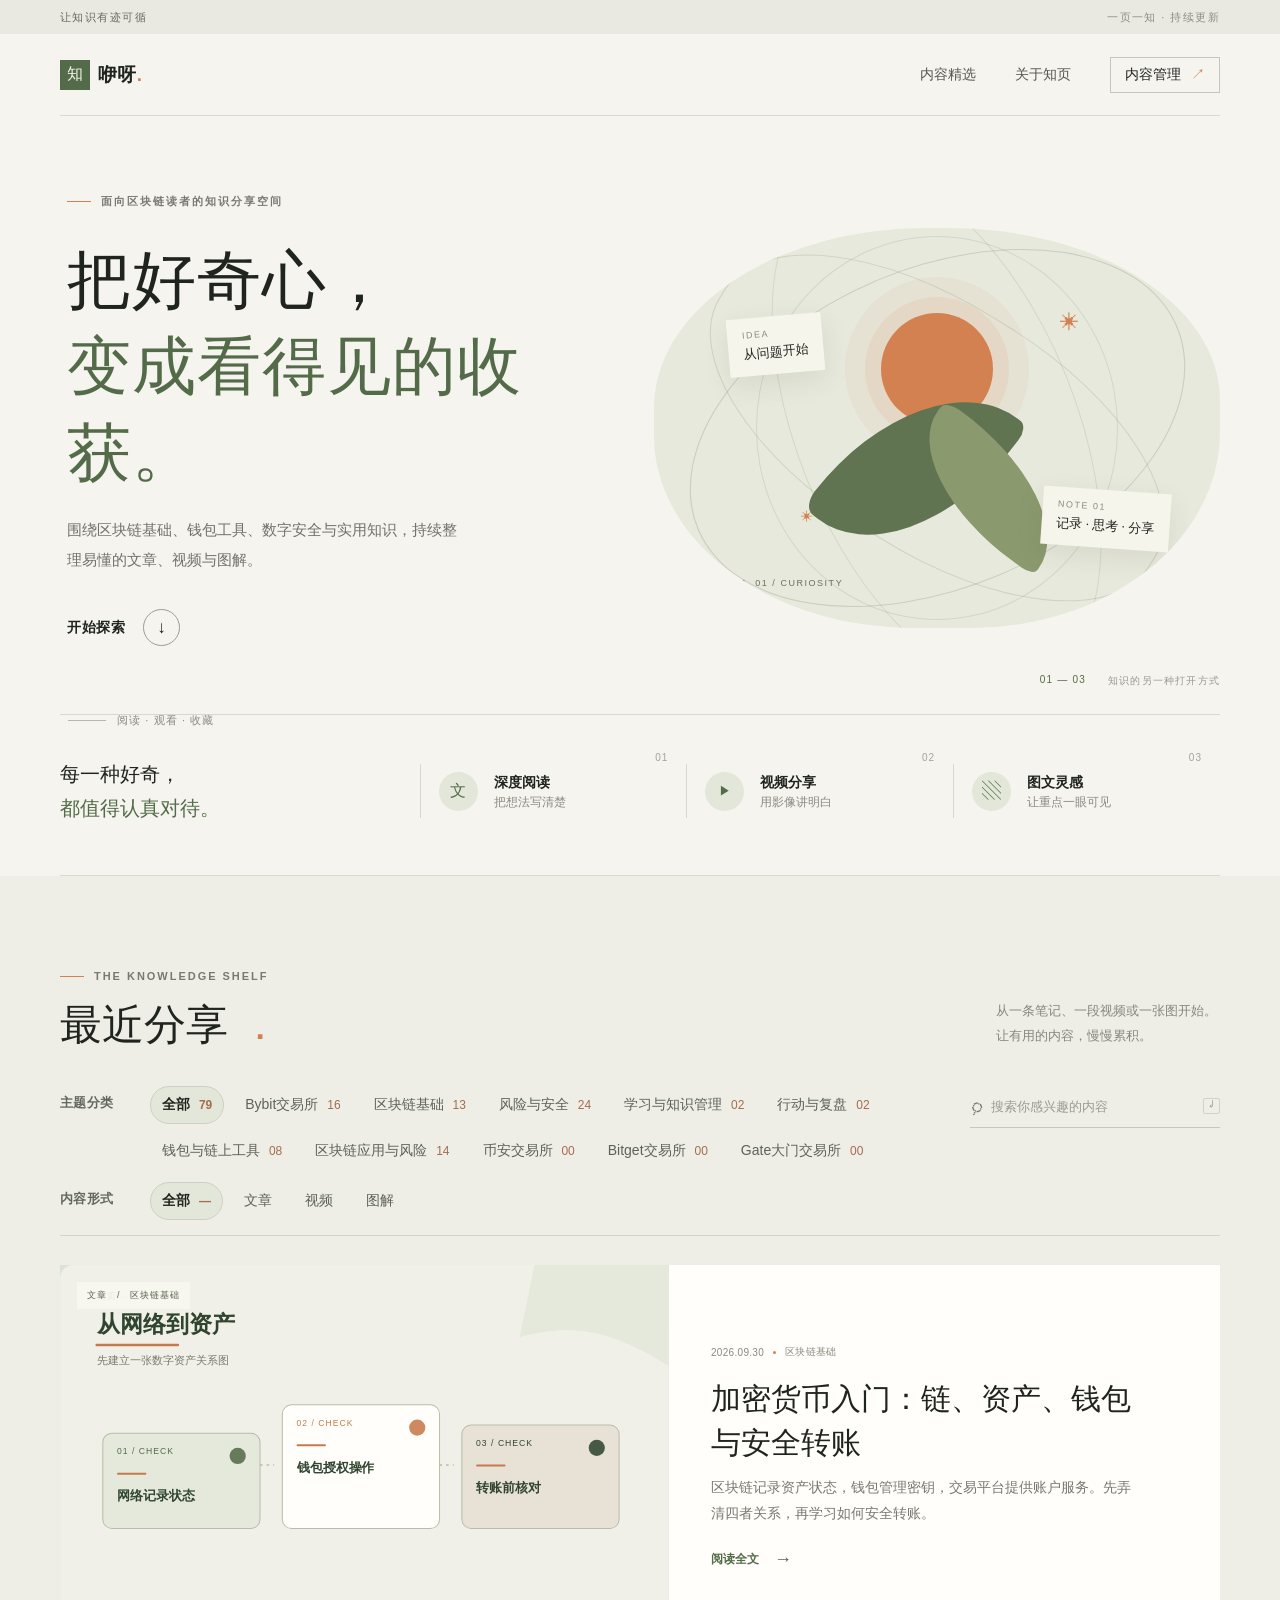
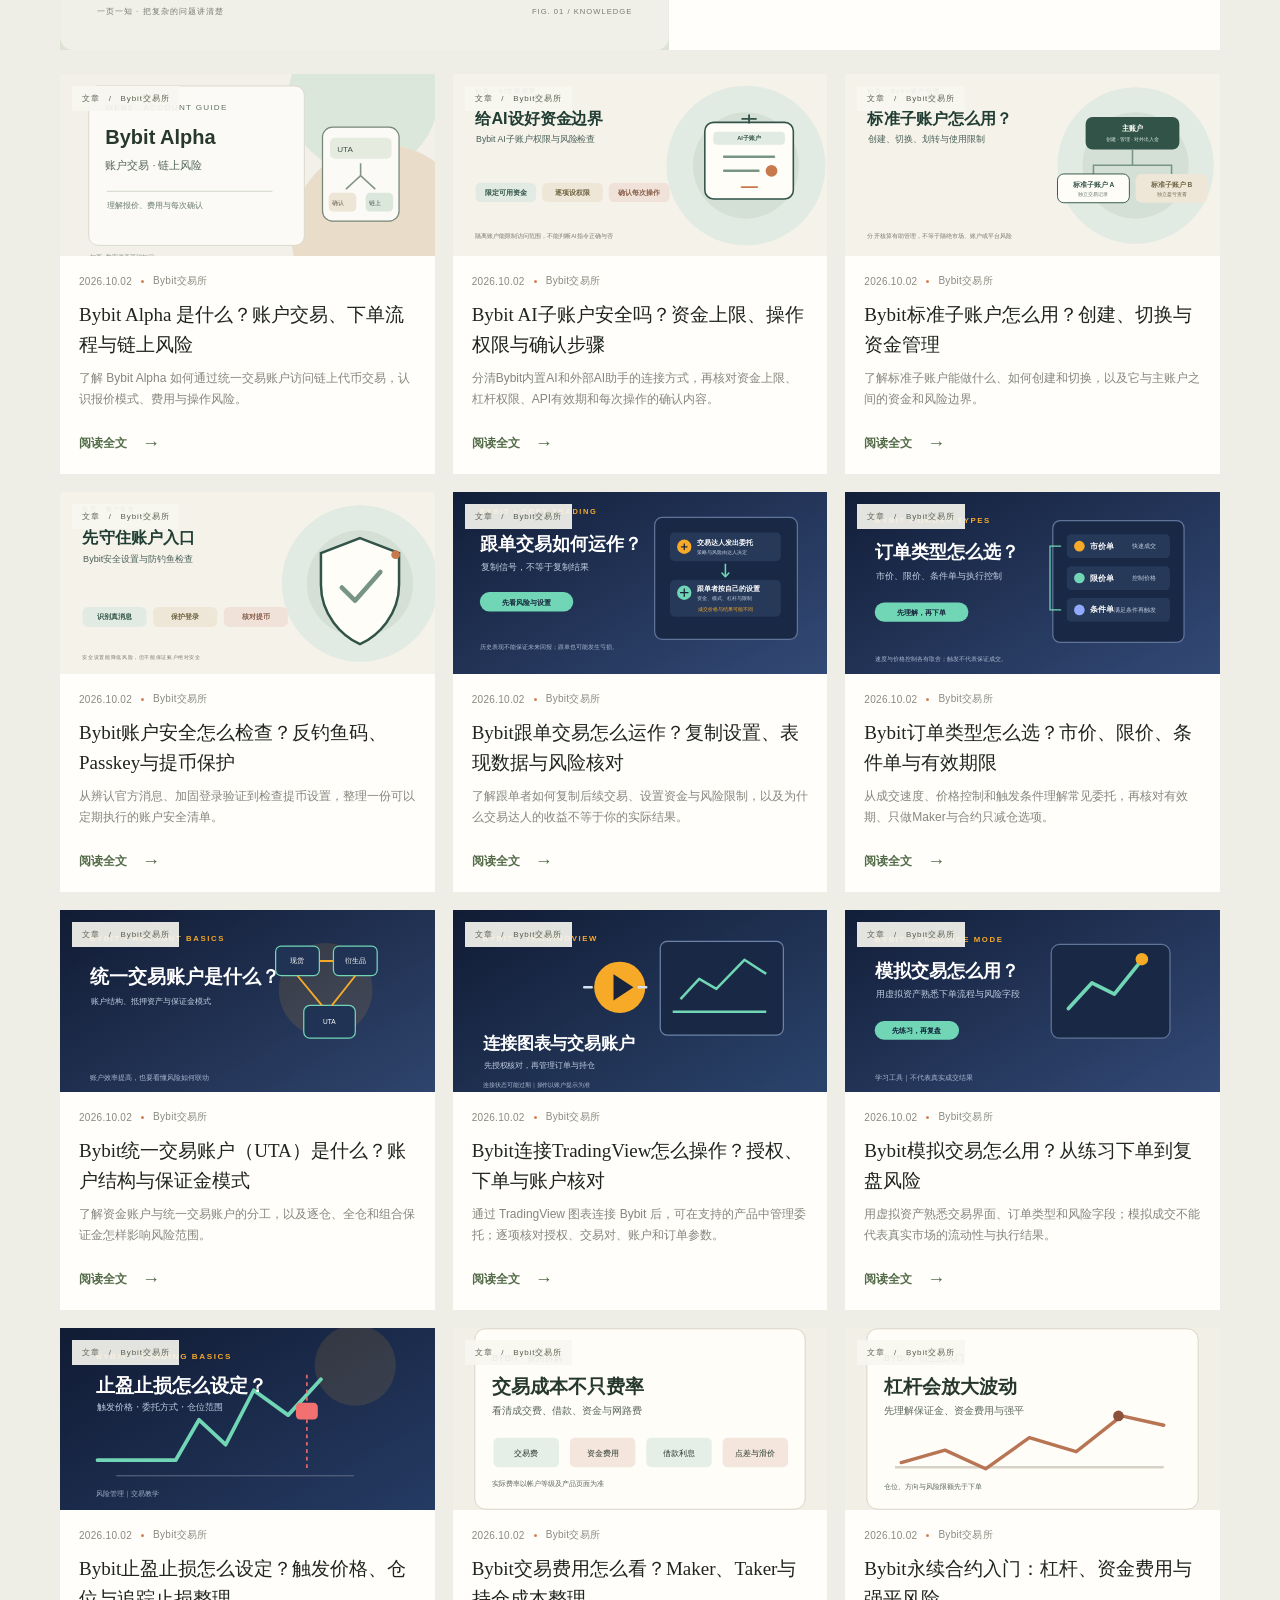
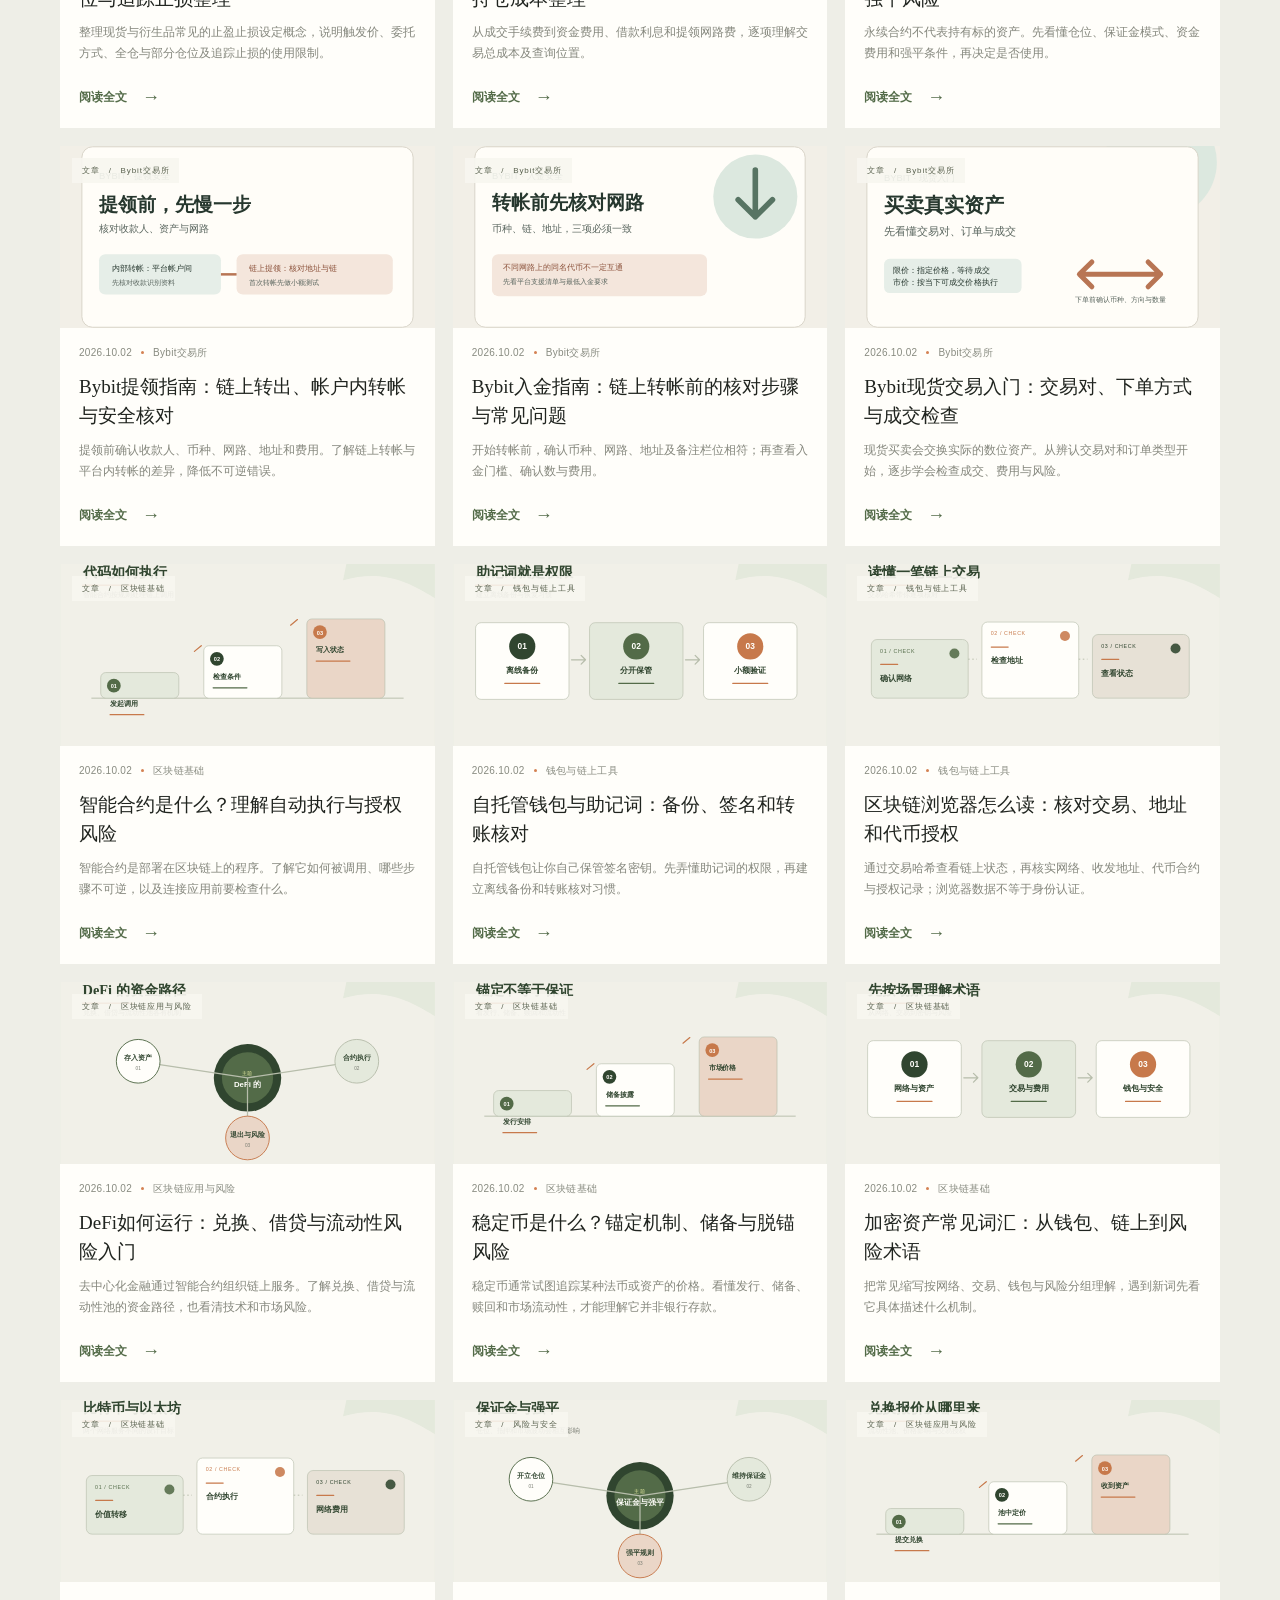
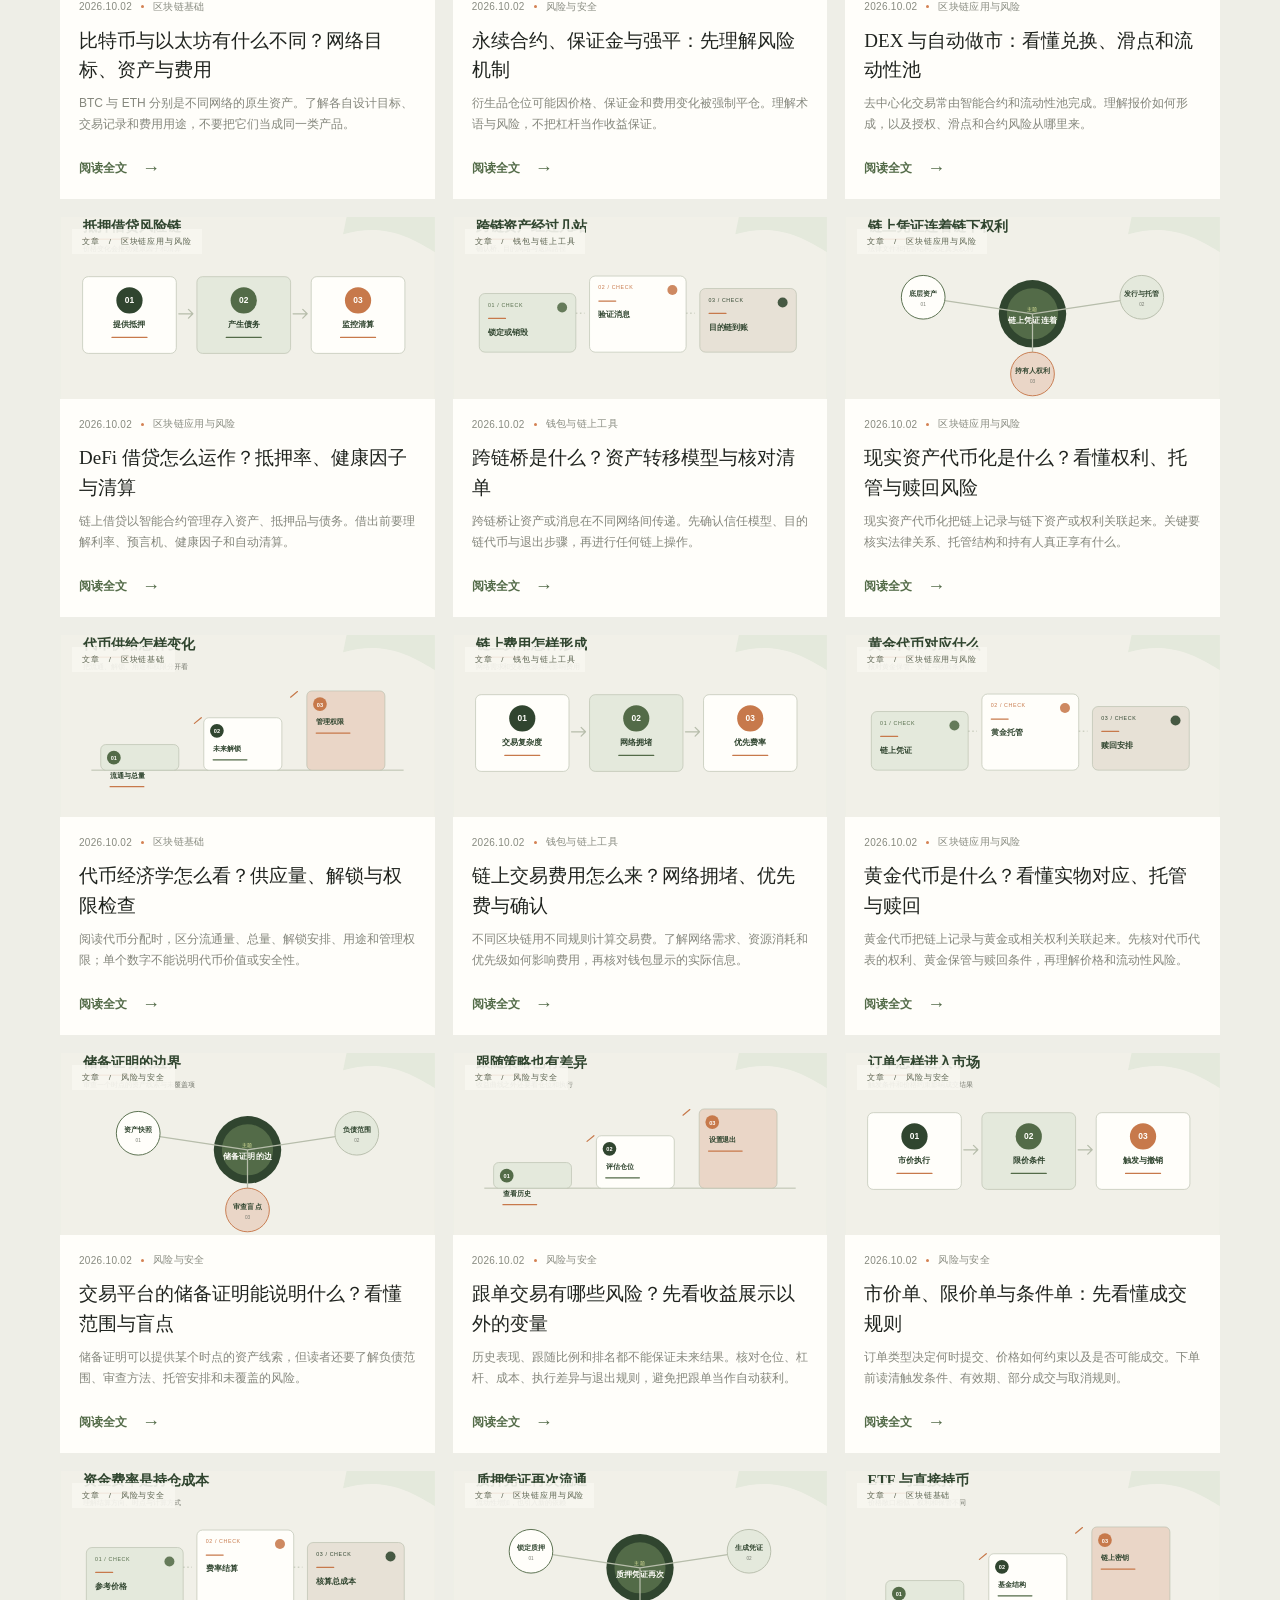
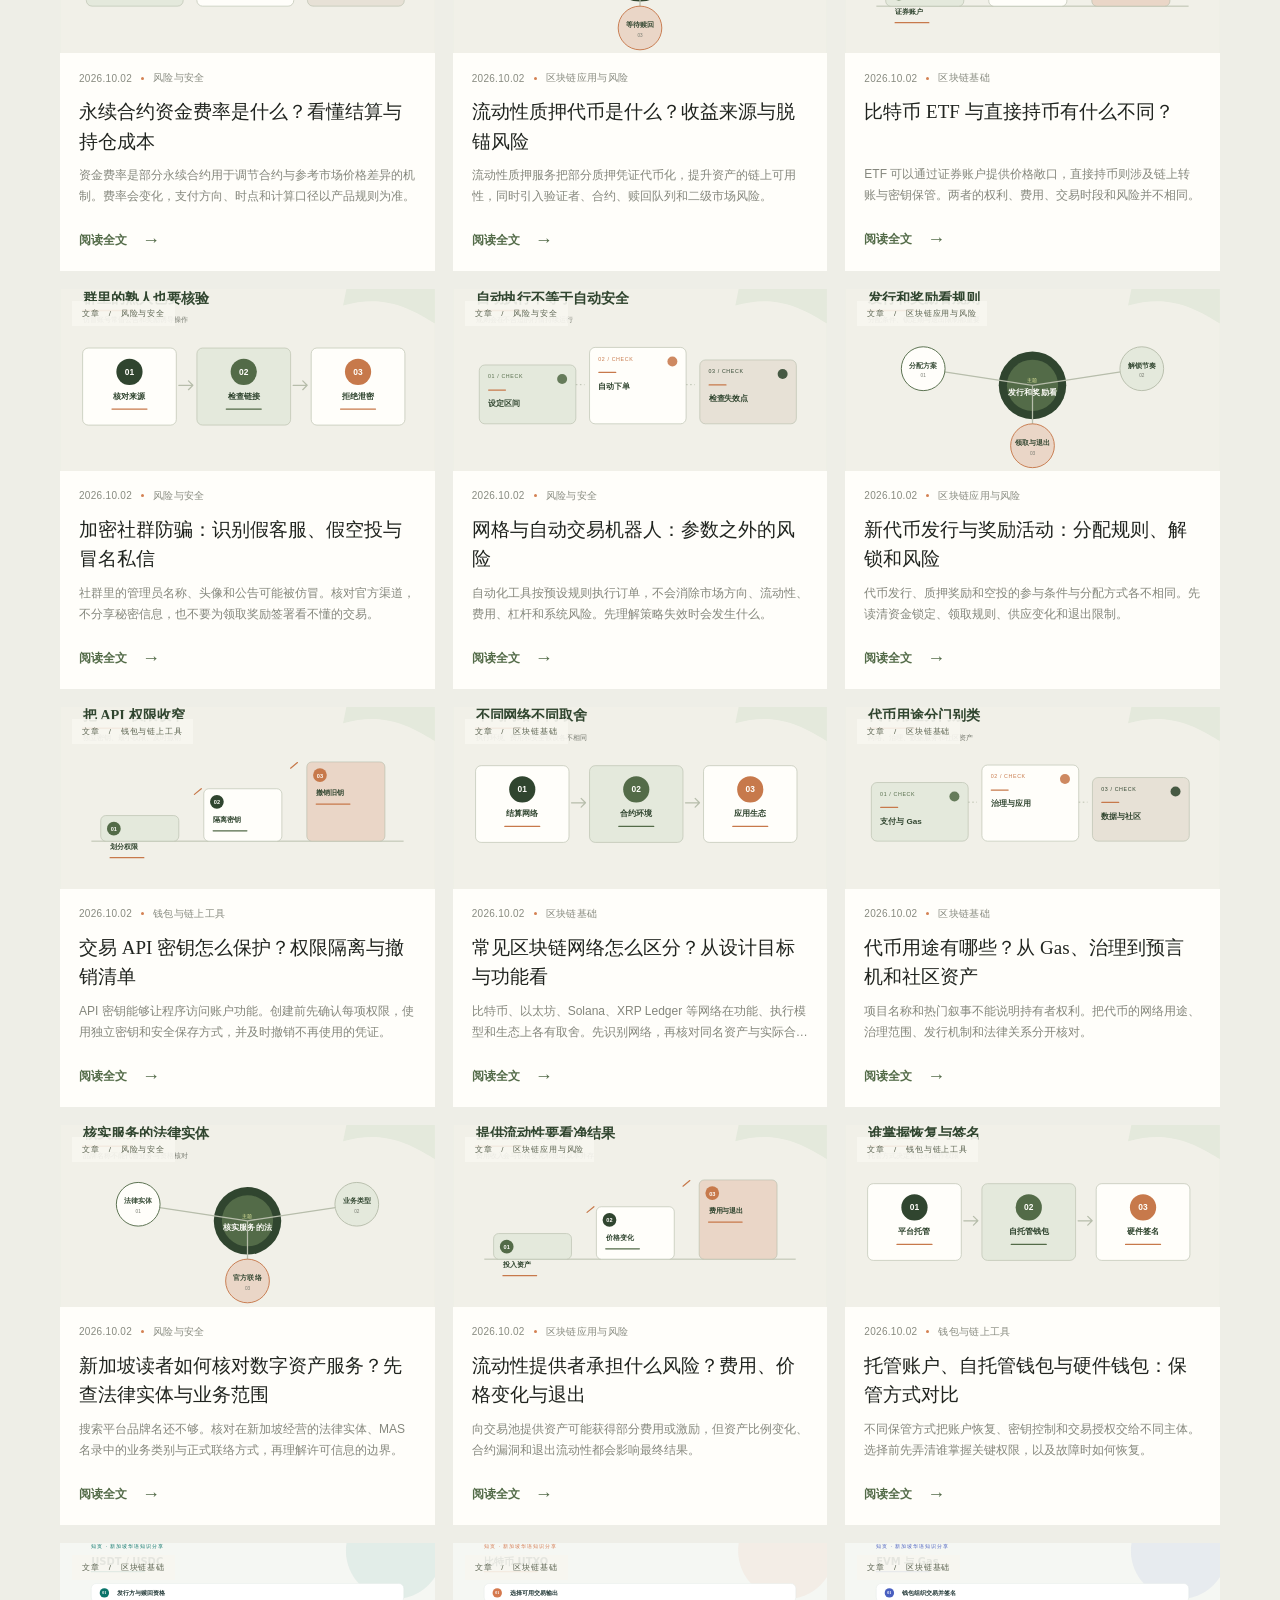
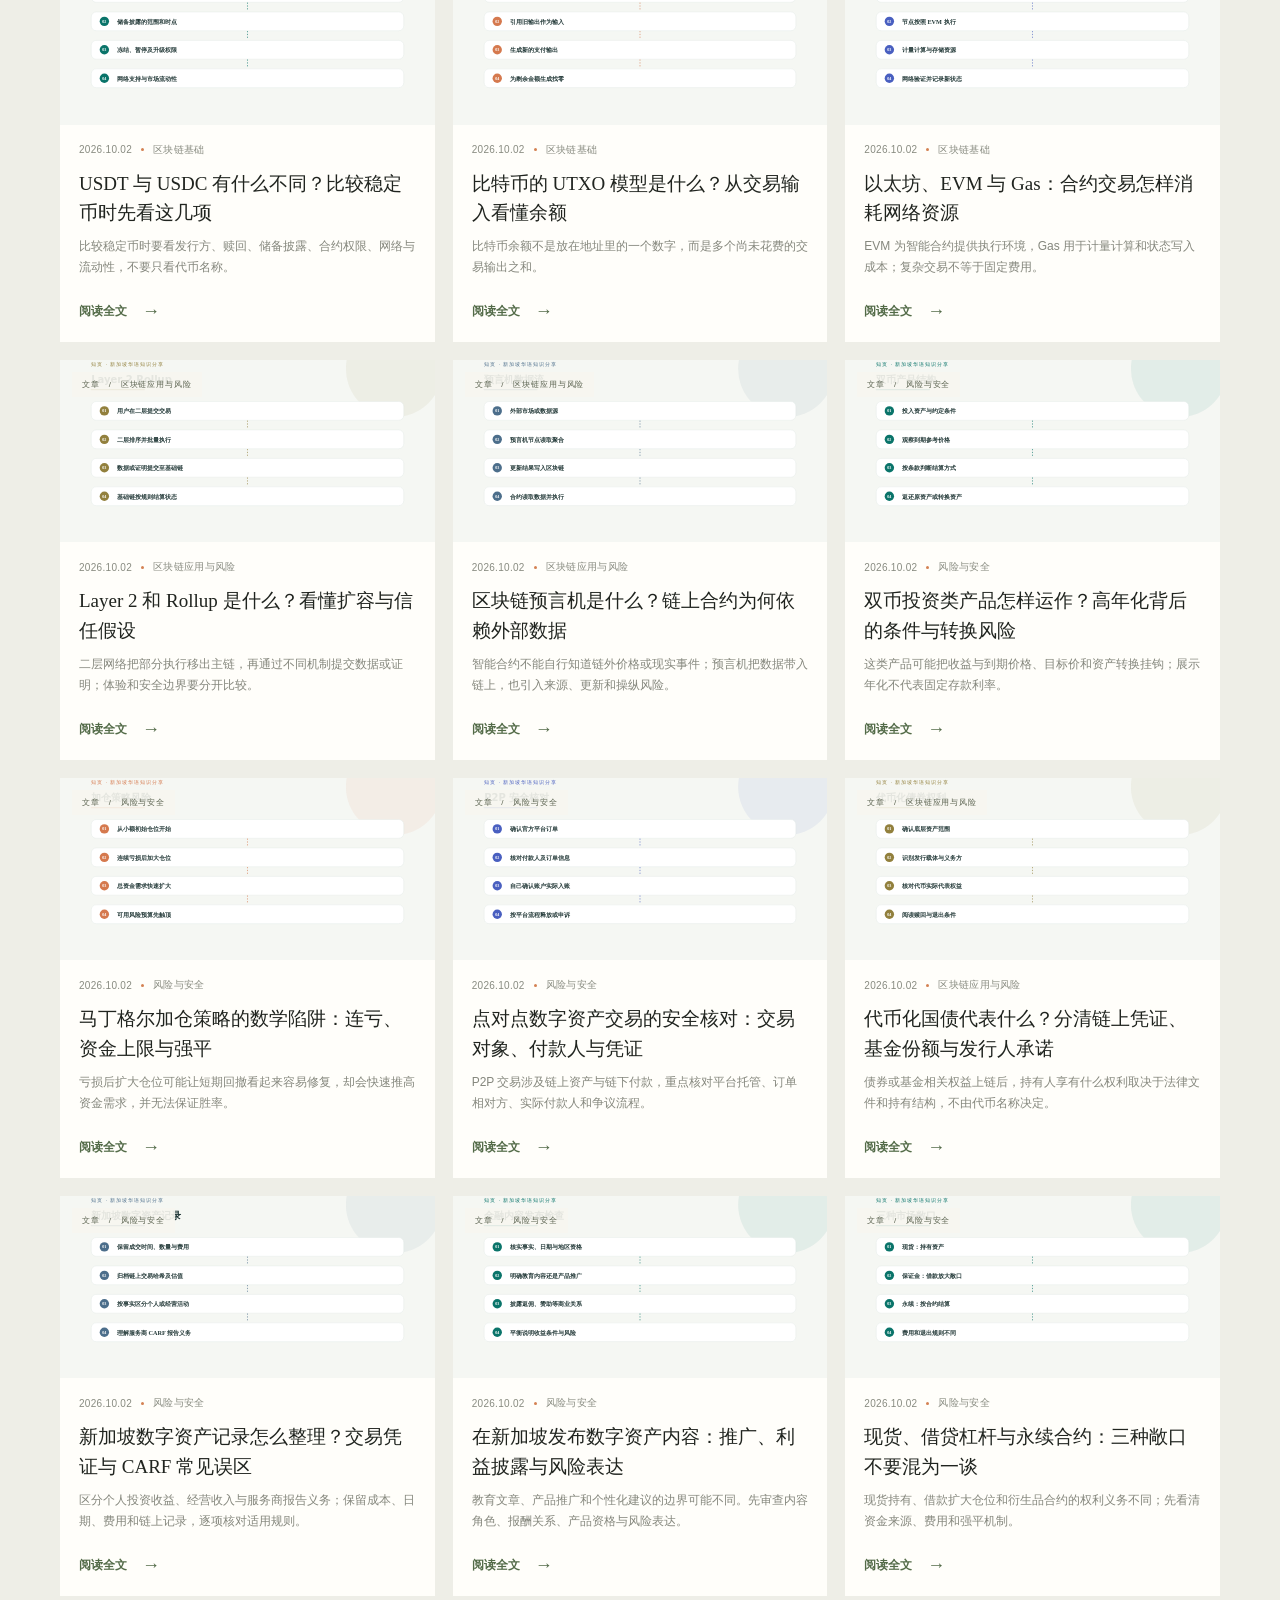
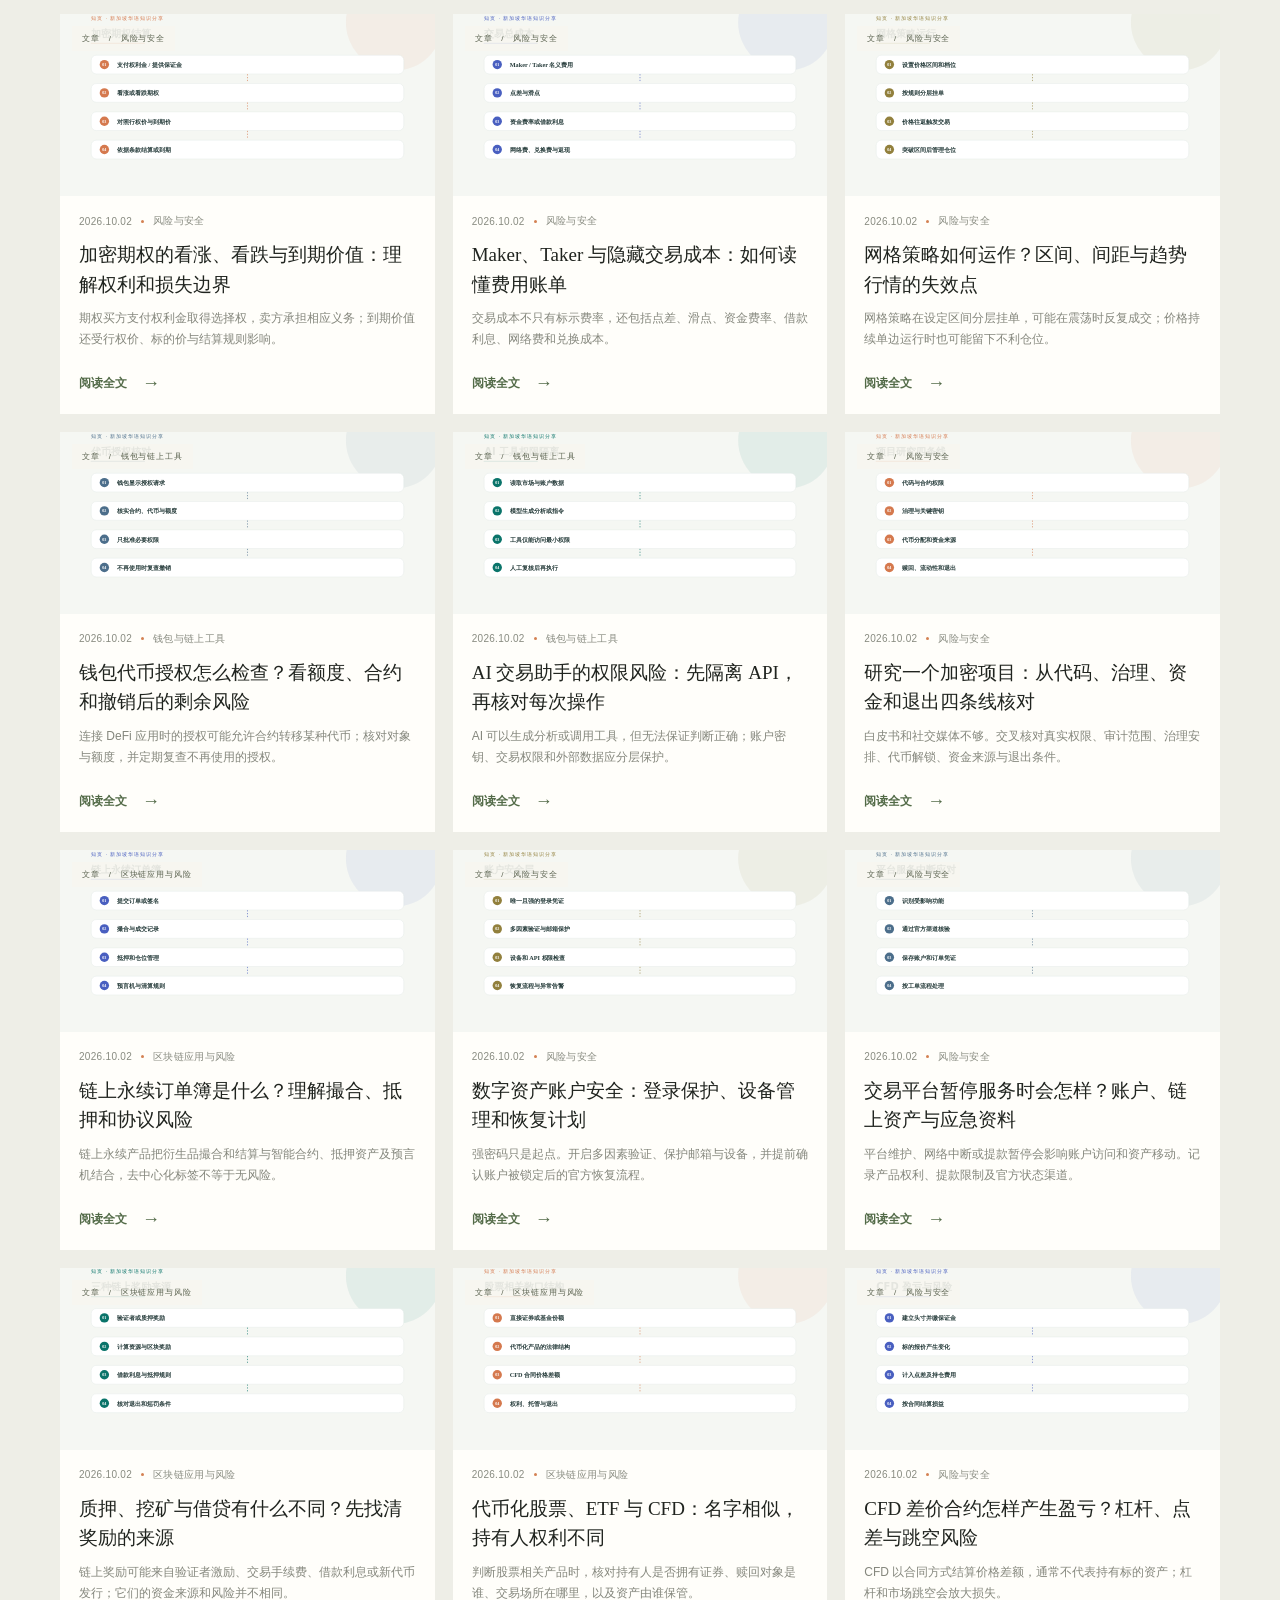
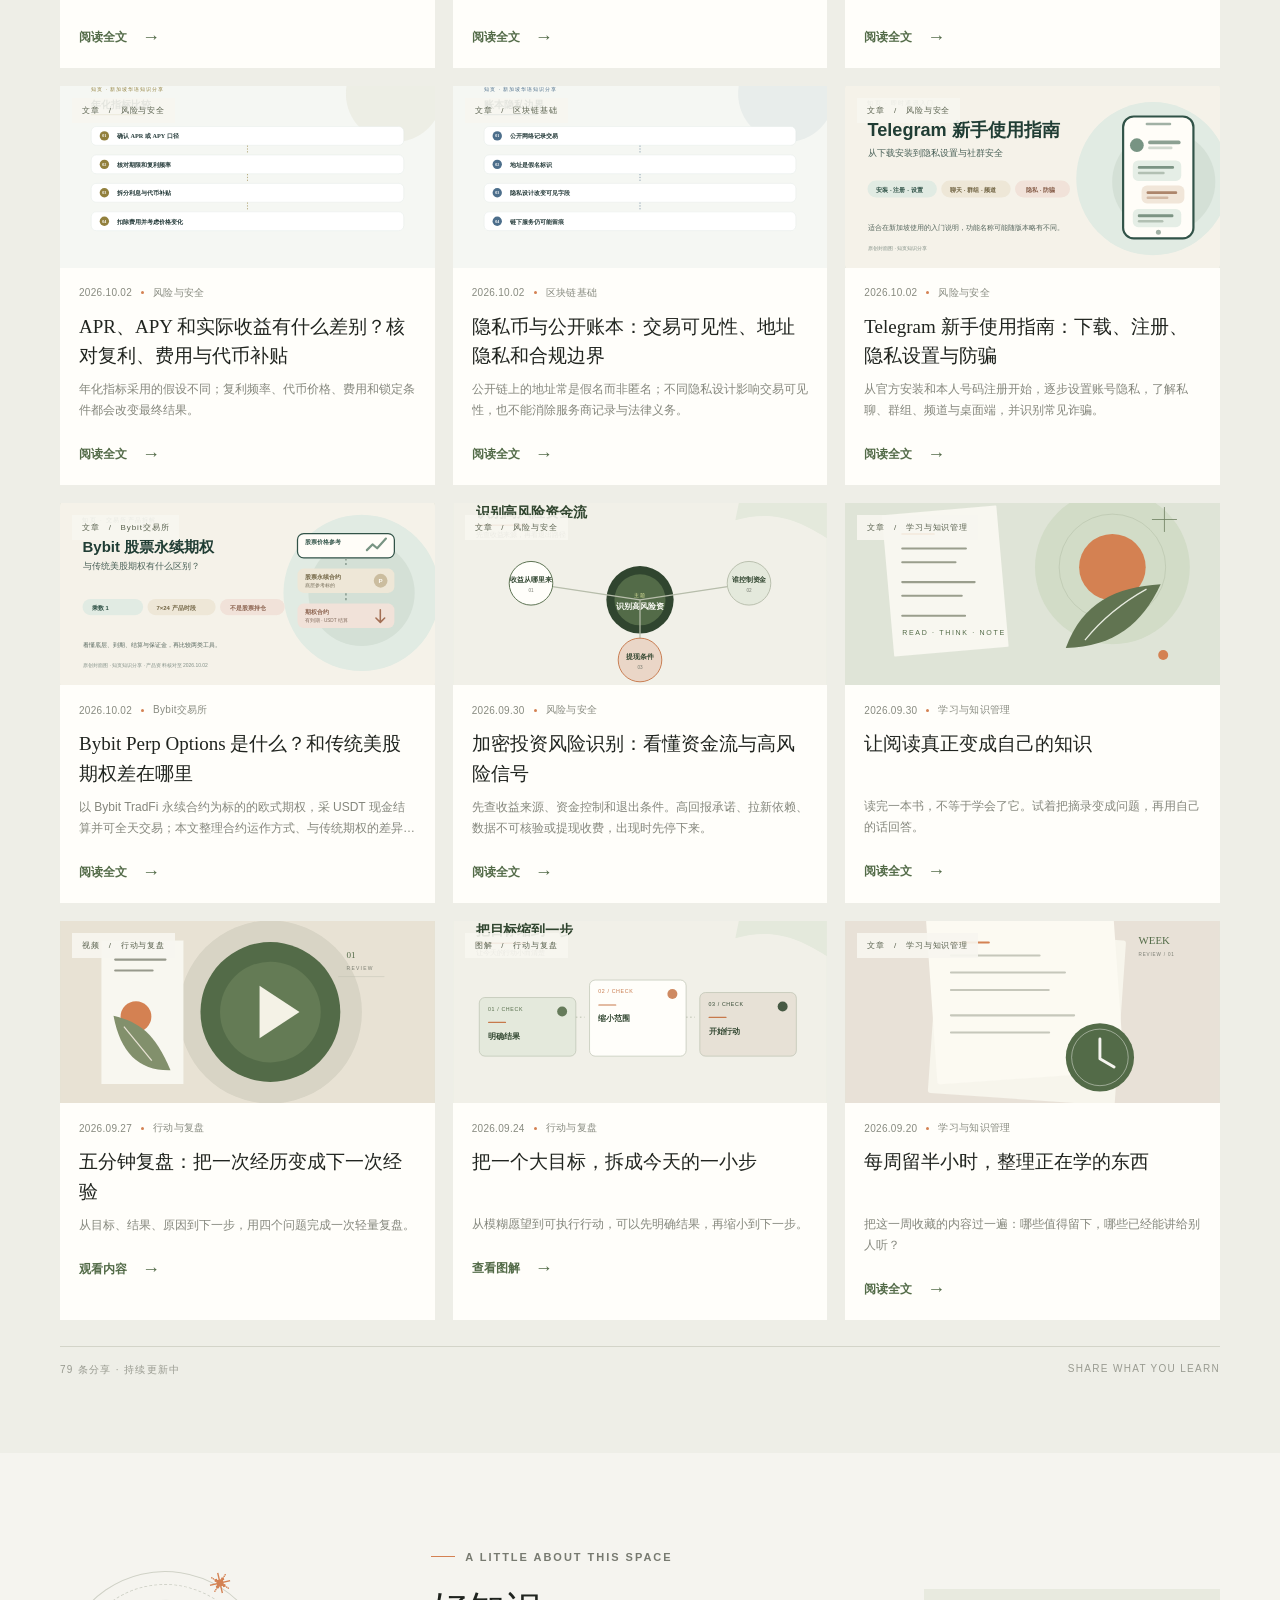
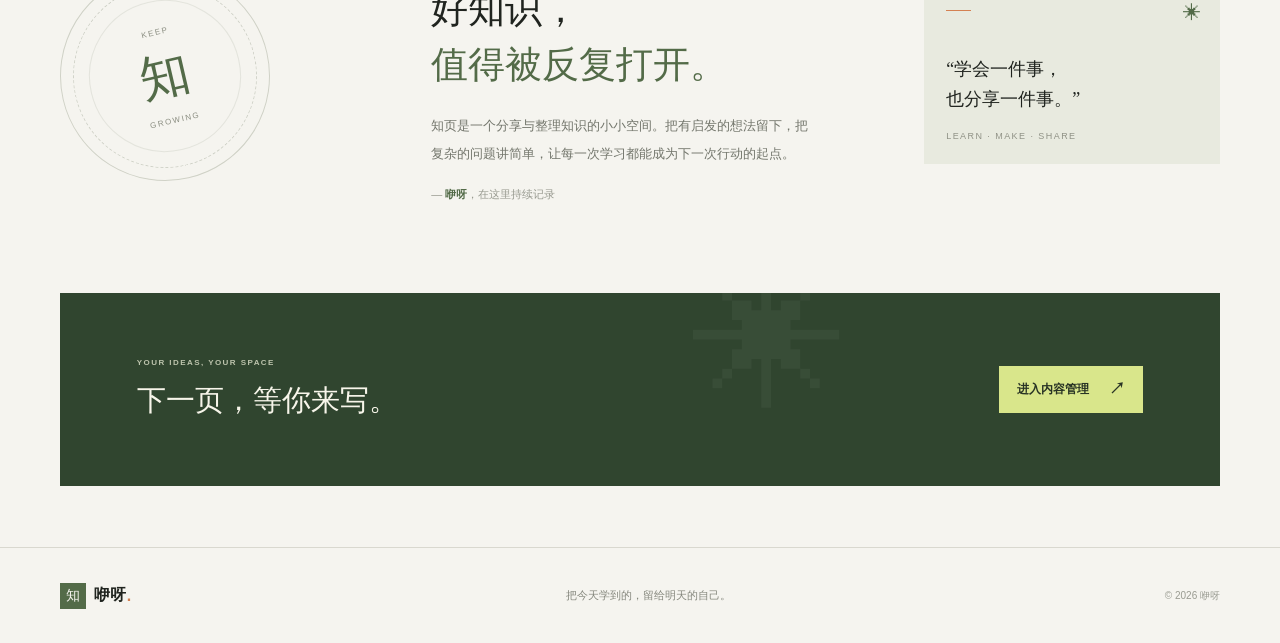
==== index.html @ 479e359e "Refresh public site cache after content update" ====
<!doctype html>
<html lang="zh-CN">
<head>
  <meta charset="utf-8">
  <meta name="viewport" content="width=device-width, initial-scale=1">
  <meta name="theme-color" content="#f5f4ef">
  <meta name="description" content="一个持续更新的知识分享空间，记录实用方法、学习心得、视频与图解。">
  <title>知页 · 知识分享</title>
  <link rel="icon" href="./favicon.svg" type="image/svg+xml">
  <link rel="stylesheet" href="./styles.css?v=20261002-15">
  <script src="./app.js?v=20261002-15" defer></script>
</head>
<body>
  <div class="topline"><span>让知识有迹可循</span><span id="today-note">一页一知 · 持续更新</span></div>
  <header class="site-header">
    <a class="brand" href="#top" aria-label="知页首页"><span class="brand-mark">知</span><span class="brand-name" data-site="title">知页</span><span class="brand-dot">.</span></a>
    <button class="menu-toggle" id="menu-toggle" type="button" aria-label="打开导航" aria-expanded="false"><span></span><span></span></button>
    <nav class="main-nav" id="main-nav" aria-label="主导航">
      <a href="#library">内容精选</a>
      <a href="#about">关于知页</a>
      <a class="nav-manage" href="./admin/">内容管理 <span aria-hidden="true">↗</span></a>
    </nav>
  </header>

  <main id="top">
    <section class="hero wrap">
      <div class="hero-copy">
        <p class="eyebrow"><span class="eyebrow-line"></span><span data-site="eyebrow">一个持续更新的知识分享空间</span></p>
        <h1>把好奇心，<br><em>变成看得见的收获。</em></h1>
        <p class="hero-text" data-site="intro">这里记录实用方法、学习心得与灵感，也分享值得反复回看的视频与图解。</p>
        <a class="round-link" href="#library"><span>开始探索</span><span class="round-arrow" aria-hidden="true">↓</span></a>
        <div class="hero-aside"><span class="aside-rule"></span><span>阅读 · 观看 · 收藏</span></div>
      </div>
      <div class="hero-art" aria-label="知识分享主题插画">
        <div class="art-orbit orbit-one"></div><div class="art-orbit orbit-two"></div>
        <div class="art-sun"></div><div class="art-leaf leaf-one"></div><div class="art-leaf leaf-two"></div>
        <div class="art-note note-one"><span>IDEA</span><b>从问题开始</b></div>
        <div class="art-note note-two"><span>NOTE 01</span><b>记录 · 思考 · 分享</b></div>
        <span class="art-index">FIG. 01 / CURIOSITY</span>
        <span class="art-star star-one">✳</span><span class="art-star star-two">✳</span>
      </div>
      <div class="hero-index"><span>01 — 03</span><span>知识的另一种打开方式</span></div>
    </section>

    <section class="intro-strip wrap" aria-label="内容形式">
      <p>每一种好奇，<br><span>都值得认真对待。</span></p>
      <div class="format-list">
        <div><span class="format-number">01</span><span class="format-icon icon-read" aria-hidden="true">文</span><span class="format-name">深度阅读</span><span class="format-desc">把想法写清楚</span></div>
        <div><span class="format-number">02</span><span class="format-icon icon-watch" aria-hidden="true">▶</span><span class="format-name">视频分享</span><span class="format-desc">用影像讲明白</span></div>
        <div><span class="format-number">03</span><span class="format-icon icon-see" aria-hidden="true">▧</span><span class="format-name">图文灵感</span><span class="format-desc">让重点一眼可见</span></div>
      </div>
    </section>

    <section class="library-section" id="library">
      <div class="wrap">
        <div class="section-head">
          <div><p class="eyebrow"><span class="eyebrow-line"></span> THE KNOWLEDGE SHELF</p><h2>最近分享 <span>．</span></h2></div>
          <p class="section-aside">从一条笔记、一段视频或一张图开始。<br>让有用的内容，慢慢累积。</p>
        </div>
        <div class="library-tools">
          <div class="filter-groups">
            <div class="filter-group"><span class="filter-caption">主题分类</span><div class="filter-list" id="category-filters" aria-label="按主题筛选"></div></div>
            <div class="filter-group"><span class="filter-caption">内容形式</span><div class="filter-list" id="filters" aria-label="按形式筛选">
              <button class="filter is-active" type="button" data-filter="全部">全部 <span>—</span></button>
              <button class="filter" type="button" data-filter="文章">文章</button>
              <button class="filter" type="button" data-filter="视频">视频</button>
              <button class="filter" type="button" data-filter="图解">图解</button>
            </div></div>
          </div>
          <label class="search-box"><span class="search-symbol" aria-hidden="true">⌕</span><input id="search" type="search" placeholder="搜索你感兴趣的内容" aria-label="搜索内容"><kbd>↵</kbd></label>
        </div>
        <div class="featured-slot" id="featured-slot"></div>
        <div class="post-grid" id="post-grid" aria-live="polite"></div>
        <p class="empty-state" id="empty-state" hidden>还没有找到相关内容，试试别的关键词吧。</p>
        <div class="library-foot"><span id="post-count">正在整理内容…</span><span>SHARE WHAT YOU LEARN</span></div>
      </div>
    </section>

    <section class="about-section wrap" id="about">
      <div class="about-stamp" aria-hidden="true"><span>KEEP</span><b>知</b><span>GROWING</span><i>✳</i></div>
      <div class="about-copy"><p class="eyebrow"><span class="eyebrow-line"></span> A LITTLE ABOUT THIS SPACE</p><h2>好知识，<br><em>值得被反复打开。</em></h2><p>知页是一个分享与整理知识的小小空间。把有启发的想法留下，把复杂的问题讲简单，让每一次学习都能成为下一次行动的起点。</p><p class="about-signature">— <span data-site="author">站长</span>，在这里持续记录</p></div>
      <div class="about-card"><span class="card-corner">✳</span><p>“学会一件事，<br>也分享一件事。”</p><span>LEARN · MAKE · SHARE</span></div>
    </section>

    <section class="manage-banner wrap">
      <div><p class="eyebrow">YOUR IDEAS, YOUR SPACE</p><h2>下一页，等你来写。</h2></div>
      <a class="button-dark" href="./admin/">进入内容管理 <span aria-hidden="true">↗</span></a>
      <span class="banner-doodle" aria-hidden="true">✳</span>
    </section>
  </main>

  <footer class="site-footer">
    <div class="wrap footer-inner"><a class="brand footer-brand" href="#top"><span class="brand-mark">知</span><span class="brand-name" data-site="title">知页</span><span class="brand-dot">.</span></a><p>把今天学到的，留给明天的自己。</p><span class="footer-copy">© <span id="year"></span> <span data-site="title">知页</span></span></div>
  </footer>

  <dialog class="content-dialog" id="content-dialog" aria-labelledby="dialog-title">
    <button class="dialog-close" id="dialog-close" type="button" aria-label="关闭内容">×</button>
    <div class="dialog-scroll"><div id="dialog-content"></div></div>
  </dialog>
</body>
</html>
---- styles.css ----
@charset "UTF-8";
:root{--paper:#f5f4ef;--ink:#20241f;--muted:#777a70;--line:#d9d8cf;--green:#536b48;--green-dark:#30452f;--lime:#d9e68b;--orange:#d48152;--white:#fffefa;--serif:"Songti SC","STSong","Noto Serif CJK SC",serif;--sans:Inter,-apple-system,BlinkMacSystemFont,"Segoe UI","PingFang SC","Hiragino Sans GB","Microsoft YaHei",sans-serif;--wrap:min(1160px,calc(100% - 64px));}
*{box-sizing:border-box}html{scroll-behavior:smooth;scroll-padding-top:90px}body{margin:0;background:var(--paper);color:var(--ink);font-family:var(--sans);-webkit-font-smoothing:antialiased}a{color:inherit;text-decoration:none}button,input{font:inherit}.wrap{width:var(--wrap);margin-inline:auto}.topline{height:34px;padding:0 max(32px,calc((100vw - 1160px)/2));background:#eae9e1;display:flex;justify-content:space-between;align-items:center;color:#66695f;font-size:10px;letter-spacing:.13em}.topline span:last-child{color:#8c8e83}.site-header{width:var(--wrap);height:82px;margin:auto;display:flex;align-items:center;justify-content:space-between;border-bottom:1px solid var(--line);position:relative;z-index:5}.brand{display:inline-flex;align-items:center;gap:8px;font-size:19px;font-weight:650;letter-spacing:.02em}.brand-mark{display:grid;place-items:center;width:30px;height:30px;background:var(--green);color:var(--paper);font-size:16px;font-family:var(--serif);font-weight:500}.brand-dot{color:var(--orange);margin-left:-8px}.main-nav{height:100%;display:flex;align-items:center;gap:39px;font-size:12px;color:#53564e}.main-nav>a{transition:color .2s}.main-nav>a:hover{color:var(--orange)}.main-nav .nav-manage{height:36px;padding:0 14px;border:1px solid #c6c6bc;display:flex;align-items:center;gap:10px;color:var(--ink)}.nav-manage span{font-size:14px;color:var(--orange)}.menu-toggle{display:none}
.hero{min-height:565px;padding:78px 0 52px;display:grid;grid-template-columns:1fr 1fr;position:relative;align-items:center}.hero-copy{position:relative;z-index:2;padding:0 0 16px 7px}.eyebrow{display:flex;align-items:center;gap:10px;margin:0;color:#777a70;font-size:9px;font-weight:600;letter-spacing:.18em;text-transform:uppercase}.eyebrow-line{width:24px;height:1px;background:var(--orange);display:inline-block}.hero h1{font-family:var(--serif);font-size:clamp(42px,5vw,64px);line-height:1.35;letter-spacing:.015em;font-weight:500;margin:29px 0 18px}.hero h1 em,.about-copy h2 em{font-style:normal;color:var(--green)}.hero-text{max-width:390px;font-size:13px;color:#70736a;line-height:2;margin:0}.round-link{display:inline-flex;align-items:center;gap:18px;margin-top:34px;font-size:12px;font-weight:600;letter-spacing:.04em}.round-arrow{display:grid;place-items:center;width:37px;height:37px;border:1px solid #9a9d91;border-radius:50%;font-size:17px;transition:all .2s}.round-link:hover .round-arrow{background:var(--green);color:#fff;border-color:var(--green);transform:translateY(2px)}.hero-aside{position:absolute;left:8px;bottom:-66px;display:flex;align-items:center;gap:11px;color:#8a8c82;font-size:9px;letter-spacing:.1em}.aside-rule{width:38px;height:1px;background:#b6b8ad}.hero-art{height:400px;position:relative;overflow:hidden;margin-left:14px;background:#e7e9dc;border-radius:48% 48% 44% 46%/45% 43% 49% 48%;isolation:isolate}.hero-art:before{content:"";position:absolute;inset:10%;border:1px solid rgba(74,91,59,.19);border-radius:50%;transform:rotate(-23deg) scaleX(1.15)}.hero-art:after{content:"";position:absolute;inset:19% 12%;border:1px solid rgba(74,91,59,.15);border-radius:48%;transform:rotate(32deg) scaleX(1.18)}.art-orbit{position:absolute;border:1px solid rgba(74,91,59,.13);border-radius:50%;inset:2% 18%;z-index:-1}.orbit-two{inset:15% 2%;transform:rotate(68deg)}.art-sun{position:absolute;width:112px;height:112px;border-radius:50%;background:var(--orange);top:85px;left:calc(50% - 56px);box-shadow:0 0 0 16px rgba(212,129,82,.11),0 0 0 36px rgba(212,129,82,.07)}.art-leaf{position:absolute;z-index:1;width:129px;height:202px;background:#617451;border-radius:90% 8% 85% 10%;transform:rotate(38deg);top:138px;left:calc(50% - 86px)}.leaf-two{width:91px;height:174px;background:#8b9a6e;transform:rotate(126deg);top:173px;left:calc(50% + 7px)}.art-note{position:absolute;z-index:2;background:#f6f5ec;padding:12px 15px 13px;box-shadow:0 9px 28px rgba(39,51,37,.09);display:flex;flex-direction:column;gap:5px}.art-note span{font-size:8px;color:#898b81;letter-spacing:.17em}.art-note b{font-family:var(--serif);font-weight:500;font-size:13px}.note-one{left:13%;top:22%;transform:rotate(-5deg)}.note-two{right:9%;bottom:20%;transform:rotate(4deg)}.art-index{position:absolute;bottom:10%;left:13%;font-size:8px;letter-spacing:.17em;color:#68715c}.art-star{position:absolute;z-index:1;color:var(--orange);font-size:19px}.star-one{right:25%;top:21%}.star-two{left:26%;bottom:26%;font-size:12px}.hero-index{position:absolute;right:0;bottom:26px;display:flex;gap:22px;color:#96988e;font-size:8px;letter-spacing:.12em}.hero-index span:first-child{color:var(--green)}
.intro-strip{display:grid;grid-template-columns:31% 69%;align-items:center;padding:42px 0 50px;border-top:1px solid var(--line);border-bottom:1px solid var(--line)}.intro-strip>p{font:20px/1.7 var(--serif);margin:0}.intro-strip>p span{color:var(--green)}.format-list{display:grid;grid-template-columns:repeat(3,1fr)}.format-list>div{position:relative;display:grid;grid-template-columns:45px 1fr;grid-template-rows:23px 21px;column-gap:10px;padding:5px 18px;border-left:1px solid var(--line)}.format-number{position:absolute;top:-12px;right:18px;color:#a3a49a;font:9px var(--sans);letter-spacing:.1em}.format-icon{grid-row:1 / 3;align-self:center;display:grid;place-items:center;width:39px;height:39px;border-radius:50%;background:#e3e7d9;color:var(--green);font-family:var(--serif);font-size:16px}.icon-watch{font-size:12px}.icon-see{font-size:19px}.format-name{font-size:12px;font-weight:600;align-self:end}.format-desc{font-size:10px;color:#898b81;align-self:center}
.library-section{padding:94px 0 76px;background:#eeeee7}.section-head{display:flex;justify-content:space-between;align-items:end}.section-head h2{font:42px/1.3 var(--serif);font-weight:500;margin:16px 0 0}.section-head h2 span{color:var(--orange)}.section-aside{font-size:11px;line-height:1.9;color:#85877d;margin:0 3px 4px 0}.library-tools{display:flex;justify-content:space-between;align-items:center;margin-top:33px;border-bottom:1px solid #d3d4c9;padding-bottom:15px}.filter-list{display:flex;align-items:center;gap:25px}.filter{border:0;background:none;color:#85877d;padding:6px 0;font-size:11px;cursor:pointer;transition:color .2s}.filter:hover,.filter.is-active{color:var(--ink)}.filter.is-active{font-weight:650}.filter span{color:var(--orange);margin-left:4px}.search-box{height:35px;width:235px;border-bottom:1px solid #c6c8bd;display:flex;align-items:center;gap:8px;color:#777a70}.search-symbol{font-size:22px;line-height:1;transform:rotate(-20deg)}.search-box input{width:100%;border:0;background:none;outline:0;font-size:10px;color:var(--ink)}.search-box input::placeholder{color:#999b92}.search-box kbd{border:1px solid #d0d1c8;border-radius:2px;padding:1px 5px;font-size:9px;color:#898b82}.featured-slot:empty{display:none}.featured-card{margin:29px 0 24px;background:var(--white);display:grid;grid-template-columns:1.05fr .95fr;min-height:300px;cursor:pointer;transition:transform .2s,box-shadow .2s}.featured-card:hover,.post-card:hover{transform:translateY(-3px);box-shadow:0 15px 30px rgba(43,50,38,.08)}.featured-cover{position:relative;min-height:300px;overflow:hidden;background:#dce2d4}.featured-cover img,.post-cover img,.dialog-cover img{width:100%;height:100%;object-fit:cover;display:block}.cover-label{position:absolute;top:17px;left:17px;padding:7px 10px;background:rgba(248,247,240,.91);font-size:8px;letter-spacing:.11em;color:#59614e}.featured-copy{padding:36px 42px;display:flex;flex-direction:column;align-items:flex-start;justify-content:center}.meta-line{display:flex;align-items:center;gap:9px;color:#888b80;font-size:9px;letter-spacing:.08em}.meta-line i{width:3px;height:3px;border-radius:50%;background:var(--orange)}.featured-copy h3{font:30px/1.45 var(--serif);font-weight:500;margin:18px 0 11px;max-width:440px}.featured-copy>p{margin:0;color:#777a70;font-size:11px;line-height:1.9;max-width:420px}.read-more{margin-top:23px;display:inline-flex;align-items:center;gap:15px;font-size:10px;font-weight:600;color:var(--green)}.read-more b{font-size:18px;font-weight:400;transition:transform .2s}.featured-card:hover .read-more b{transform:translateX(4px)}.post-grid{display:grid;grid-template-columns:repeat(3,1fr);gap:18px}.post-card{min-width:0;background:var(--white);cursor:pointer;transition:transform .2s,box-shadow .2s}.post-cover{height:182px;position:relative;overflow:hidden;background:#e1e4d8}.post-cover .cover-label{top:12px;left:12px;font-size:8px}.post-copy{padding:18px 19px 20px}.post-copy .meta-line{font-size:8px}.post-copy h3{font:19px/1.55 var(--serif);font-weight:500;margin:12px 0 9px;min-height:58px}.post-copy p{font-size:10px;line-height:1.8;color:#85877d;margin:0;display:-webkit-box;-webkit-line-clamp:2;-webkit-box-orient:vertical;overflow:hidden}.card-bottom{margin-top:18px;padding-top:12px;border-top:1px solid #e6e6df;display:flex;justify-content:space-between;align-items:center;color:#83867c;font-size:9px}.card-bottom b{font-size:16px;color:var(--green);font-weight:400}.library-foot{margin-top:26px;padding-top:16px;border-top:1px solid #d3d4c9;display:flex;justify-content:space-between;color:#999b91;font-size:8px;letter-spacing:.13em}.empty-state{padding:48px 0;text-align:center;color:#85877d;font-size:12px}
.about-section{min-height:440px;padding:92px 0 86px;display:grid;grid-template-columns:.85fr 1.2fr .85fr;align-items:center;gap:6.5%}.about-stamp{width:210px;height:210px;border:1px solid #d0d2c7;border-radius:50%;position:relative;display:flex;align-items:center;justify-content:center;flex-direction:column;gap:7px;color:#8b8e82;letter-spacing:.2em;font-size:8px;transform:rotate(-13deg)}.about-stamp:before,.about-stamp:after{content:"";position:absolute;inset:12px;border:1px dashed #d1d3c9;border-radius:50%}.about-stamp:after{inset:28px;border-style:solid;opacity:.5}.about-stamp b{font:50px var(--serif);font-weight:400;color:var(--green);letter-spacing:0}.about-stamp i{position:absolute;right:16px;top:15px;color:var(--orange);font-size:22px;font-style:normal}.about-copy h2{font:37px/1.5 var(--serif);font-weight:500;margin:19px 0}.about-copy>p:not(.eyebrow):not(.about-signature){max-width:380px;font-size:11px;line-height:2.15;color:#73766c;margin:0}.about-signature{font-size:10px;color:#999b91;margin:19px 0 0}.about-signature span{color:var(--green);font-weight:600}.about-card{align-self:center;padding:28px 22px 23px;background:#e8eadf;min-height:175px;position:relative;display:flex;flex-direction:column;justify-content:flex-end}.about-card:before{content:"";position:absolute;top:21px;left:22px;width:25px;height:1px;background:var(--orange)}.about-card .card-corner{position:absolute;right:19px;top:14px;color:var(--green);font-size:18px}.about-card p{font:18px/1.7 var(--serif);margin:0 0 16px}.about-card>span:last-child{font-size:8px;letter-spacing:.16em;color:#909286}
.manage-banner{min-height:193px;background:var(--green-dark);color:#f7f5ea;padding:36px 6%;display:flex;align-items:center;justify-content:space-between;position:relative;overflow:hidden}.manage-banner .eyebrow{color:#bdc4ad;font-size:8px}.manage-banner h2{font:29px var(--serif);font-weight:400;margin:14px 0 0}.button-dark{position:relative;z-index:1;padding:13px 18px;background:var(--lime);color:#293425;font-size:10px;font-weight:650;display:flex;align-items:center;gap:20px;transition:background .2s}.button-dark:hover{background:#edf4bd}.button-dark span{font-size:16px}.banner-doodle{position:absolute;right:32%;top:-27px;font-size:156px;line-height:1;color:rgba(255,255,255,.045)}.site-footer{margin-top:61px;border-top:1px solid var(--line)}.footer-inner{min-height:95px;display:flex;align-items:center;justify-content:space-between}.footer-brand{font-size:16px}.footer-brand .brand-mark{width:26px;height:26px;font-size:14px}.footer-inner>p{margin:0;color:#85877d;font-size:10px}.footer-copy{color:#999b91;font-size:9px}.content-dialog{padding:0;border:0;background:var(--white);color:var(--ink);width:min(760px,calc(100% - 32px));max-width:none;max-height:min(88vh,900px);box-shadow:0 20px 80px rgba(25,31,23,.25)}.content-dialog::backdrop{background:rgba(21,28,20,.58);backdrop-filter:blur(3px)}.dialog-close{position:sticky;float:right;top:14px;margin:14px 14px -48px 0;z-index:2;width:34px;height:34px;border:0;border-radius:50%;background:rgba(248,247,240,.92);font-size:23px;line-height:1;cursor:pointer;color:var(--ink)}.dialog-scroll{overflow:auto;max-height:min(88vh,900px)}.dialog-cover{height:300px;position:relative;background:#e2e5d9}.dialog-body{padding:35px clamp(24px,7vw,70px) 58px}.dialog-body h2{font:36px/1.45 var(--serif);font-weight:500;margin:18px 0}.dialog-excerpt{font-size:13px;line-height:1.9;color:#777a70;margin:0 0 25px}.dialog-prose{font:15px/2.15 var(--serif);color:#474b43}.dialog-prose p{margin:0 0 18px}.dialog-prose h3{font:21px/1.6 var(--serif);font-weight:500;margin:30px 0 12px;color:var(--green-dark)}.dialog-prose ul,.dialog-prose ol{padding-left:22px}.dialog-prose li{padding-left:4px;margin:7px 0}.dialog-prose blockquote{border-left:2px solid var(--orange);padding:6px 0 6px 20px;margin:24px 0;color:#73766c}.dialog-prose img{display:block;max-width:100%;height:auto;margin:25px auto}.video-frame{width:100%;aspect-ratio:16/9;background:#263629;margin:27px 0;display:grid;place-items:center;color:#f7f4e9}.video-frame iframe,.video-frame video{width:100%;height:100%;border:0}.video-placeholder{padding:30px;text-align:center}.video-placeholder b{display:grid;place-items:center;width:52px;height:52px;margin:0 auto 14px;border:1px solid rgba(255,255,255,.5);border-radius:50%;font-size:18px;font-weight:400}.video-placeholder span{display:block;font:16px var(--serif);margin-bottom:6px}.video-placeholder small{font-size:10px;color:#c7cbbc}.dialog-footer{margin-top:35px;padding-top:14px;border-top:1px solid #e1e2d9;display:flex;justify-content:space-between;color:#92948b;font-size:9px}.toast{position:fixed;z-index:10;bottom:22px;left:50%;transform:translate(-50%,20px);opacity:0;pointer-events:none;background:#253626;color:#fff;padding:11px 16px;font-size:11px;transition:all .25s}.toast.is-visible{opacity:1;transform:translate(-50%,0)}
@media(max-width:850px){:root{--wrap:min(100% - 42px,680px)}.site-header{height:70px}.main-nav{gap:20px}.hero{min-height:510px;padding-top:56px}.hero-art{height:340px}.hero h1{font-size:48px}.intro-strip{grid-template-columns:1fr;padding:33px 0;gap:29px}.format-list>div{padding-inline:12px}.featured-copy{padding:27px}.featured-copy h3{font-size:25px}.post-grid{grid-template-columns:repeat(2,1fr)}.about-section{grid-template-columns:.7fr 1.3fr;gap:35px}.about-stamp{width:170px;height:170px}.about-card{grid-column:2;max-width:300px;margin-top:-15px}.manage-banner{min-height:170px}}
@media(max-width:600px){:root{--wrap:calc(100% - 36px)}.topline{padding:0 18px;height:30px;font-size:8px}.site-header{height:66px}.brand{font-size:17px}.menu-toggle{display:flex;width:38px;height:38px;background:transparent;border:1px solid #d0d1c7;align-items:center;justify-content:center;flex-direction:column;gap:5px;cursor:pointer}.menu-toggle span{height:1px;width:15px;background:var(--ink)}.main-nav{display:none;position:absolute;top:58px;left:0;right:0;height:auto;padding:13px 16px 17px;background:var(--paper);border:1px solid var(--line);box-shadow:0 10px 20px rgba(32,36,31,.08);align-items:stretch;flex-direction:column;gap:0}.main-nav.is-open{display:flex}.main-nav>a{padding:12px 0}.main-nav .nav-manage{height:auto;border:0;border-top:1px solid var(--line);padding:14px 0 3px}.hero{display:flex;flex-direction:column;align-items:stretch;padding:53px 0 50px;min-height:0}.hero-copy{padding-left:0}.hero h1{font-size:43px;margin:23px 0 14px}.hero-text{font-size:12px;max-width:340px}.hero-aside{display:none}.hero-art{margin:35px 2px 0;height:300px;border-radius:48% 48% 44% 45%}.art-sun{width:85px;height:85px;top:68px;left:calc(50% - 42px)}.art-leaf{width:102px;height:160px;top:119px;left:calc(50% - 67px)}.leaf-two{width:74px;height:135px;top:143px;left:calc(50% + 6px)}.note-one{left:9%;top:18%}.note-two{right:5%;bottom:18%}.hero-index{bottom:12px;font-size:7px}.intro-strip{padding:29px 0 31px;gap:24px}.intro-strip>p{font-size:18px}.format-list{grid-template-columns:1fr;gap:0}.format-list>div{border-left:0;border-top:1px solid var(--line);padding:12px 2px;grid-template-columns:41px 1fr;grid-template-rows:20px 18px}.format-number{right:4px;top:18px}.format-icon{width:34px;height:34px;font-size:15px}.library-section{padding:65px 0 50px}.section-head{align-items:start;gap:12px;flex-direction:column}.section-head h2{font-size:35px;margin-top:12px}.section-aside br{display:none}.section-aside{font-size:10px}.library-tools{margin-top:24px;align-items:stretch;flex-direction:column;gap:13px}.filter-list{gap:20px}.filter{font-size:10px}.search-box{width:100%;height:33px}.featured-card{grid-template-columns:1fr;margin:20px 0 16px}.featured-cover{min-height:210px;height:210px}.featured-copy{padding:21px}.featured-copy h3{font-size:23px;margin:13px 0 8px}.featured-copy>p{font-size:10px}.read-more{margin-top:17px}.post-grid{grid-template-columns:1fr;gap:13px}.post-card{display:grid;grid-template-columns:39% 61%;min-height:146px}.post-cover{height:100%;min-height:146px}.post-copy{padding:14px 13px}.post-copy h3{font-size:16px;line-height:1.5;min-height:0;margin:9px 0 5px}.post-copy p{font-size:9px;-webkit-line-clamp:2}.post-copy .meta-line{font-size:7px;gap:6px}.card-bottom{margin-top:9px;padding-top:7px;font-size:8px}.card-bottom b{font-size:14px}.library-foot{margin-top:20px}.about-section{padding:62px 0 56px;display:grid;grid-template-columns:1fr 1fr;gap:25px 18px;min-height:0}.about-stamp{width:130px;height:130px;justify-self:center}.about-stamp b{font-size:39px}.about-stamp i{font-size:17px;right:10px;top:10px}.about-stamp:before{inset:8px}.about-stamp:after{inset:21px}.about-copy{grid-column:1 / -1;grid-row:2}.about-copy h2{font-size:33px;margin:14px 0}.about-copy>p:not(.eyebrow):not(.about-signature){font-size:10px}.about-card{grid-column:auto;grid-row:1;margin:0;min-height:130px;padding:17px 14px}.about-card p{font-size:15px;margin-bottom:10px}.about-card>span:last-child{font-size:6px}.manage-banner{min-height:150px;padding:27px 22px;align-items:flex-start;flex-direction:column;justify-content:center;gap:22px}.manage-banner h2{font-size:25px;margin-top:9px}.button-dark{font-size:9px;padding:11px 13px;gap:16px}.banner-doodle{right:4%;top:-13px;font-size:130px}.site-footer{margin-top:42px}.footer-inner{min-height:110px;display:grid;grid-template-columns:1fr auto;gap:8px 12px;padding:20px 0}.footer-brand{grid-column:1}.footer-inner>p{grid-row:2;font-size:9px}.footer-copy{grid-column:2;grid-row:1 / 3;align-self:center;font-size:8px}.dialog-cover{height:210px}.dialog-body{padding:27px 23px 40px}.dialog-body h2{font-size:27px}.dialog-excerpt{font-size:11px}.dialog-prose{font-size:13px}.dialog-close{margin:9px 9px -43px 0;width:31px;height:31px}}
@media(prefers-reduced-motion:reduce){html{scroll-behavior:auto}*,*:before,*:after{transition:none!important;animation:none!important}}

.filter-groups{display:grid;gap:8px}
.filter-group{display:flex;align-items:center;gap:12px}
.filter-caption{width:58px;flex:0 0 auto;color:#999b91;font-size:9px;letter-spacing:.06em}
@media(max-width:850px){.filter-groups{width:100%}.filter-group{align-items:flex-start;flex-direction:column;gap:5px}.filter-caption{width:auto}.filter-list{gap:16px;flex-wrap:wrap}}

/* Clear, touch-friendly library filters */
.library-tools{gap:22px;align-items:flex-start}
.filter-groups{flex:1;min-width:0;gap:12px}
.filter-group{align-items:flex-start;gap:14px}
.filter-caption{width:76px;padding:8px 0;color:#62695c;font-size:13px;font-weight:650;line-height:1.45;letter-spacing:.02em}
.filter-list{gap:8px 9px;flex-wrap:wrap}
.filter{min-height:38px;padding:7px 11px;border:1px solid transparent;border-radius:999px;color:#5d6258;font-size:14px;font-weight:500;line-height:1.35;white-space:nowrap}
.filter:hover,.filter.is-active{background:#e2e7d9;border-color:#cbd2c3;color:var(--ink)}
.filter.is-active{font-weight:650}
.filter span{margin-left:5px;color:#a56d4c;font-size:12px;font-variant-numeric:tabular-nums}
.search-box{flex:0 0 250px;min-height:42px}
.search-box input{font-size:13px}
.search-box kbd{font-size:10px}
@media(max-width:850px){.library-tools{gap:16px}.filter-group{flex-direction:column;gap:4px}.filter-caption{width:auto;padding:0;font-size:14px}.search-box{flex-basis:auto;width:100%}}
@media(max-width:600px){.filter-list{gap:7px}.filter{min-height:40px;padding:8px 11px;font-size:14px}.filter-caption{font-size:14px}.search-box{min-height:42px}.search-box input{font-size:14px}}


/* Comfortable reading scale */
.topline{font-size:11px}
.main-nav{font-size:14px}
.eyebrow{font-size:11px}
.hero-text{font-size:15px}
.round-link{font-size:14px}
.hero-aside{font-size:11px}
.hero-index{font-size:10px}
.art-note span{font-size:9px}
.art-index{font-size:9px}
.format-number{font-size:10px}
.format-name{font-size:14px}
.format-desc{font-size:12px;line-height:1.55}
.section-aside{font-size:13px}
.meta-line{font-size:10px;letter-spacing:.03em}
.cover-label{font-size:9px}
.featured-copy>p{font-size:14px;line-height:1.8}
.read-more{font-size:12px}
.post-copy .meta-line{font-size:10px}
.post-copy p{font-size:12px;line-height:1.75}
.card-bottom{font-size:11px}
.library-foot{font-size:10px}
.about-copy>p:not(.eyebrow):not(.about-signature){font-size:13px}
.about-signature{font-size:11px}
.about-card>span:last-child{font-size:9px}
.footer-inner>p{font-size:11px}
.footer-copy{font-size:10px}
.button-dark{font-size:12px}
.dialog-excerpt{font-size:14px}
.dialog-prose{font-size:16px}
.dialog-footer{font-size:10px}
@media(max-width:850px){.section-aside{font-size:12px}}
@media(max-width:600px){
  .topline{font-size:9px}
  .hero-text{font-size:14px}
  .hero-index{font-size:9px}
  .section-aside{font-size:12px}
  .featured-copy>p{font-size:13px}
  .post-copy p{font-size:12px}
  .post-copy .meta-line{font-size:9px}
  .card-bottom{font-size:10px}
  .about-copy>p:not(.eyebrow):not(.about-signature){font-size:12px}
  .about-card>span:last-child{font-size:8px}
  .footer-inner>p{font-size:10px}
  .footer-copy{font-size:9px}
  .button-dark{font-size:11px}
  .dialog-excerpt{font-size:13px}
  .dialog-prose{font-size:14px}
}
.dialog-prose .table-wrap{max-width:100%;overflow-x:auto;margin:24px 0 30px;border:1px solid #e1e2d9;background:#fff}
.dialog-prose table{width:100%;min-width:560px;border-collapse:collapse;font:13px/1.75 var(--sans);color:#484d44}
.dialog-prose th,.dialog-prose td{padding:11px 13px;border-bottom:1px solid #e5e6df;text-align:left;vertical-align:top}
.dialog-prose th{background:#eef0e6;color:var(--green-dark);font-weight:650}
.dialog-prose tr:last-child td{border-bottom:0}
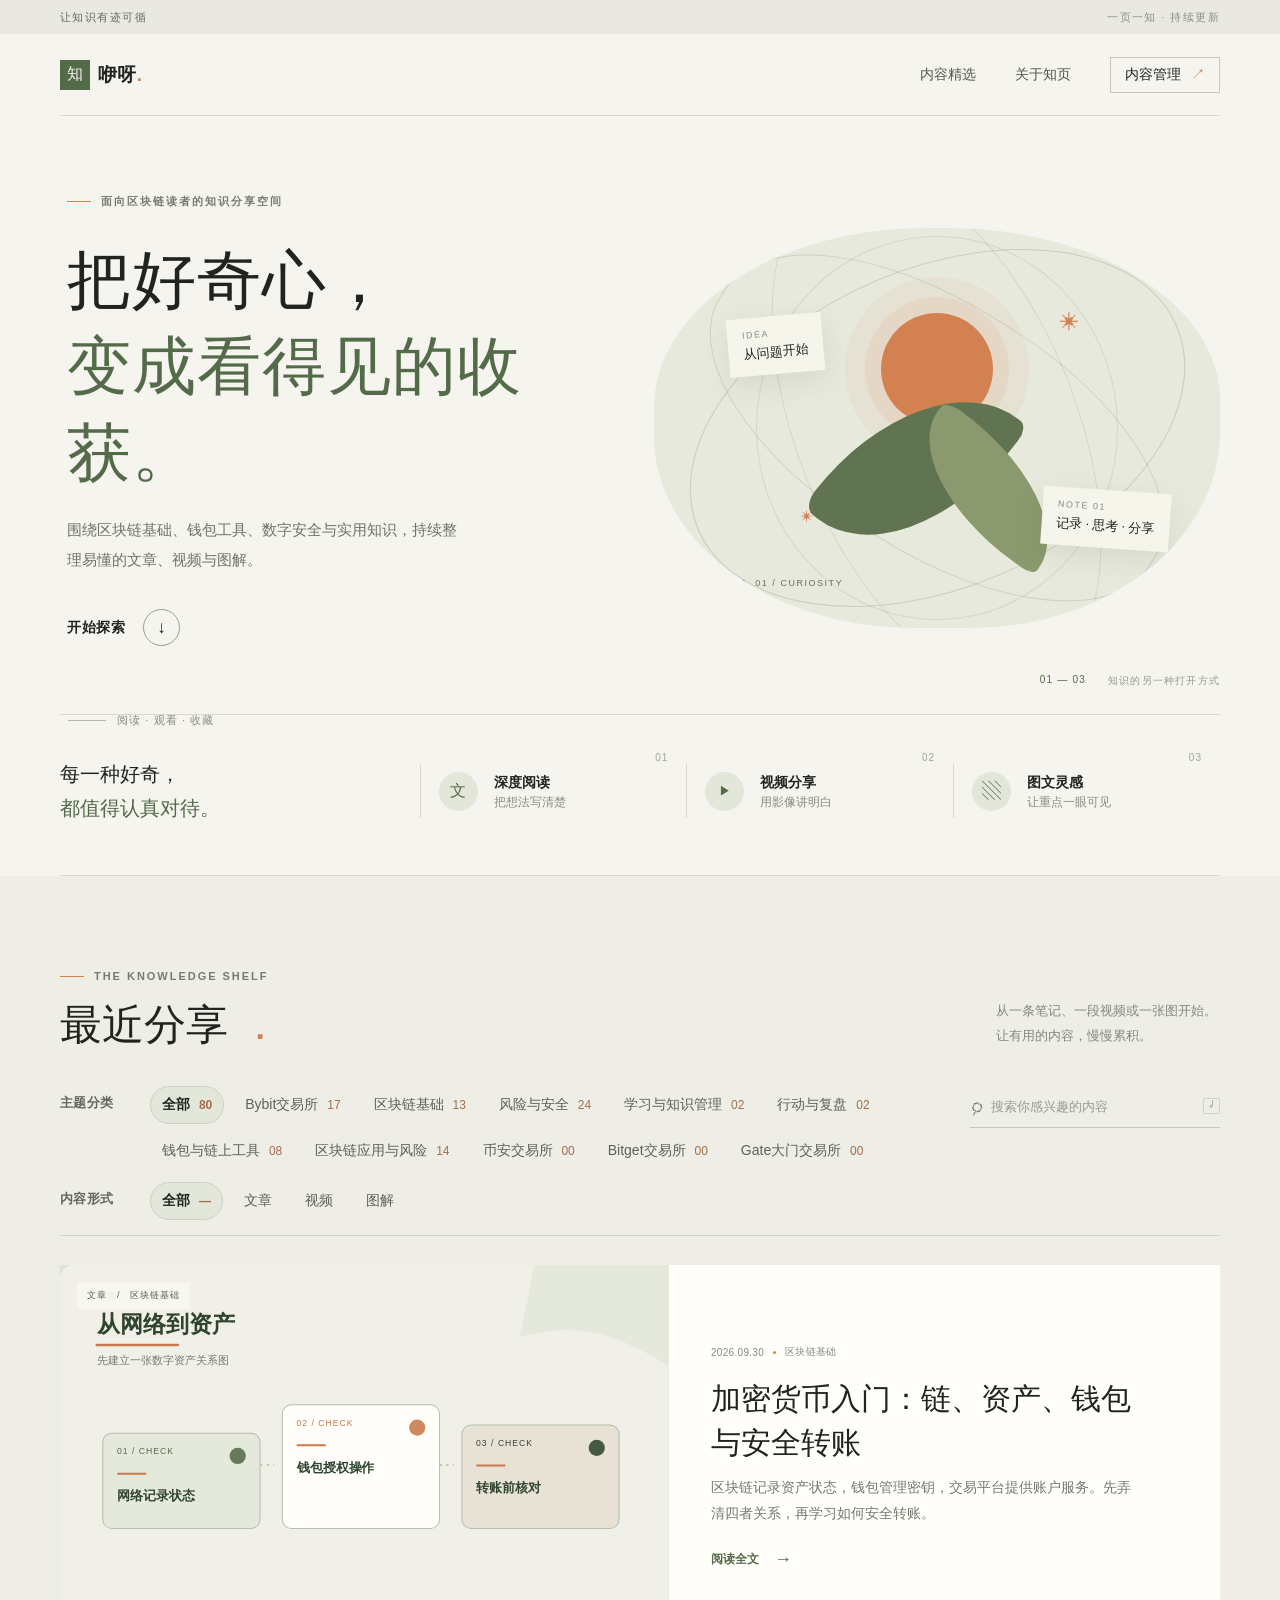
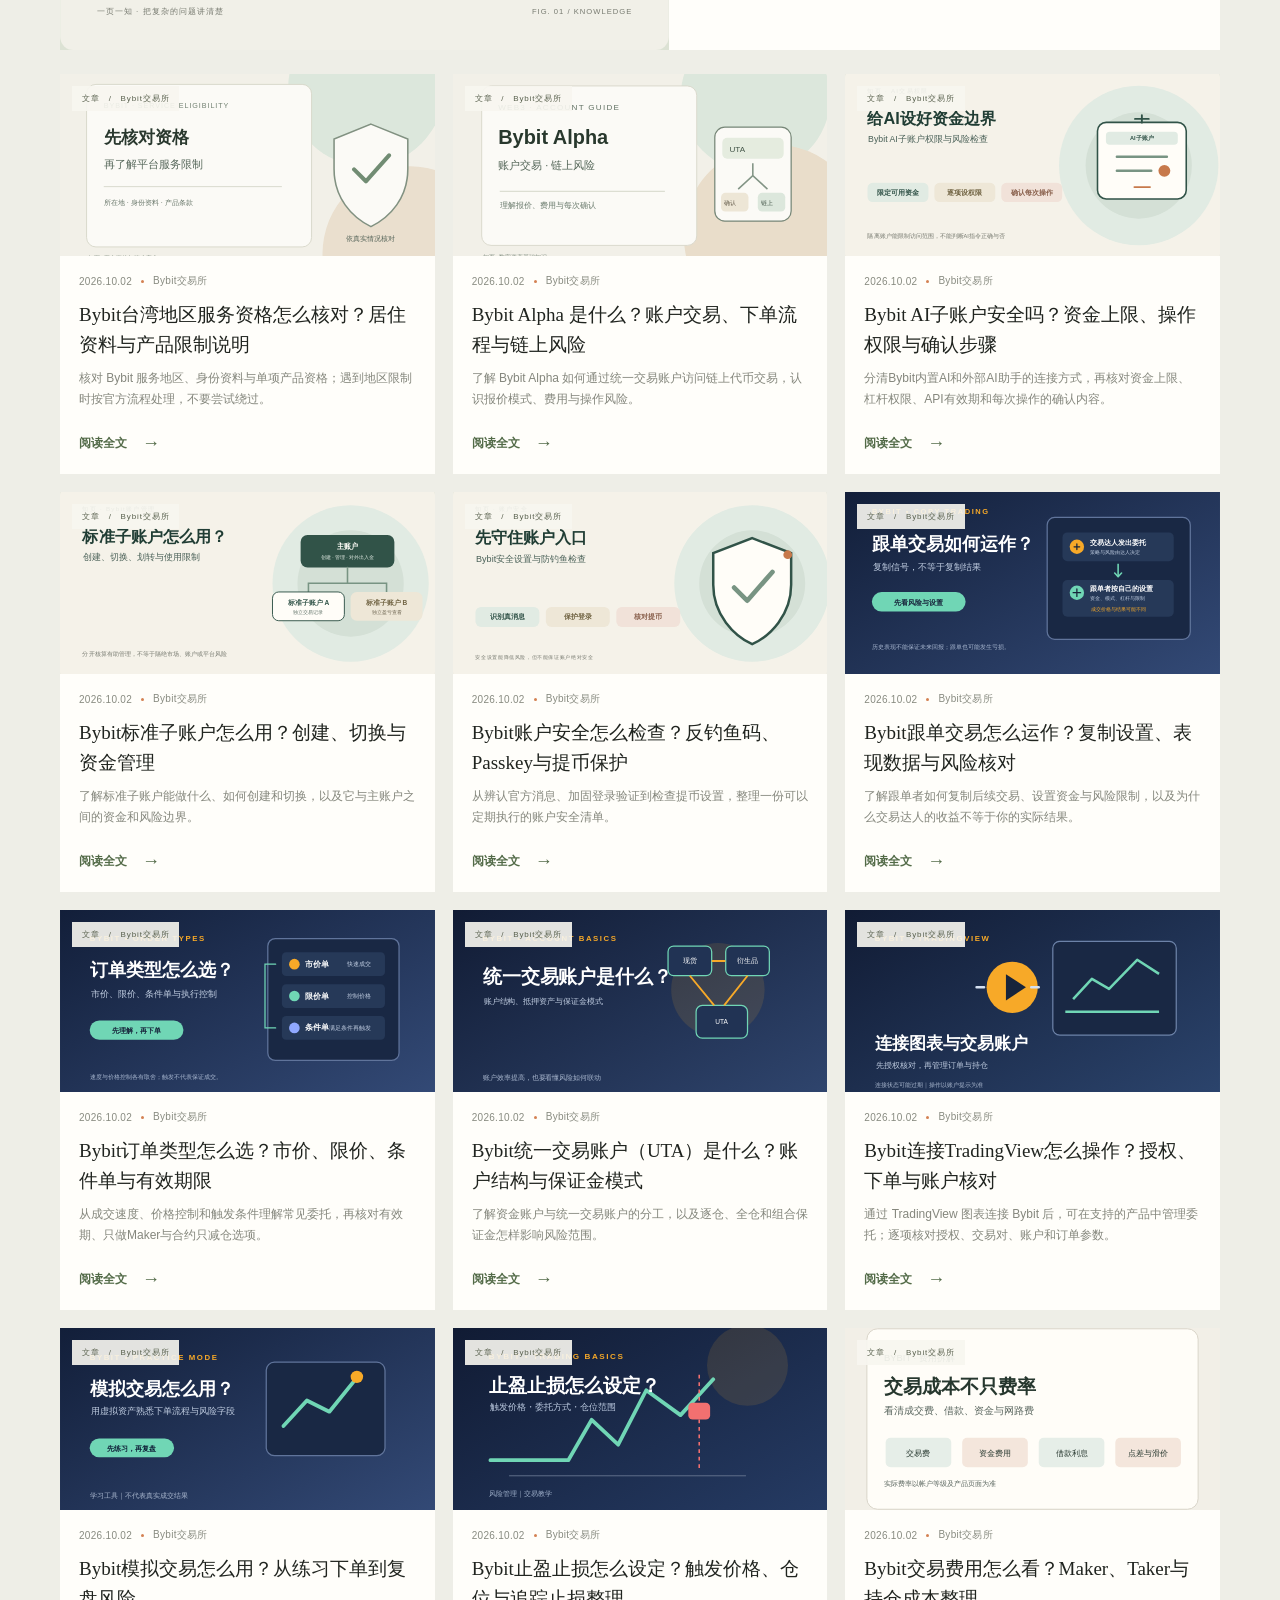
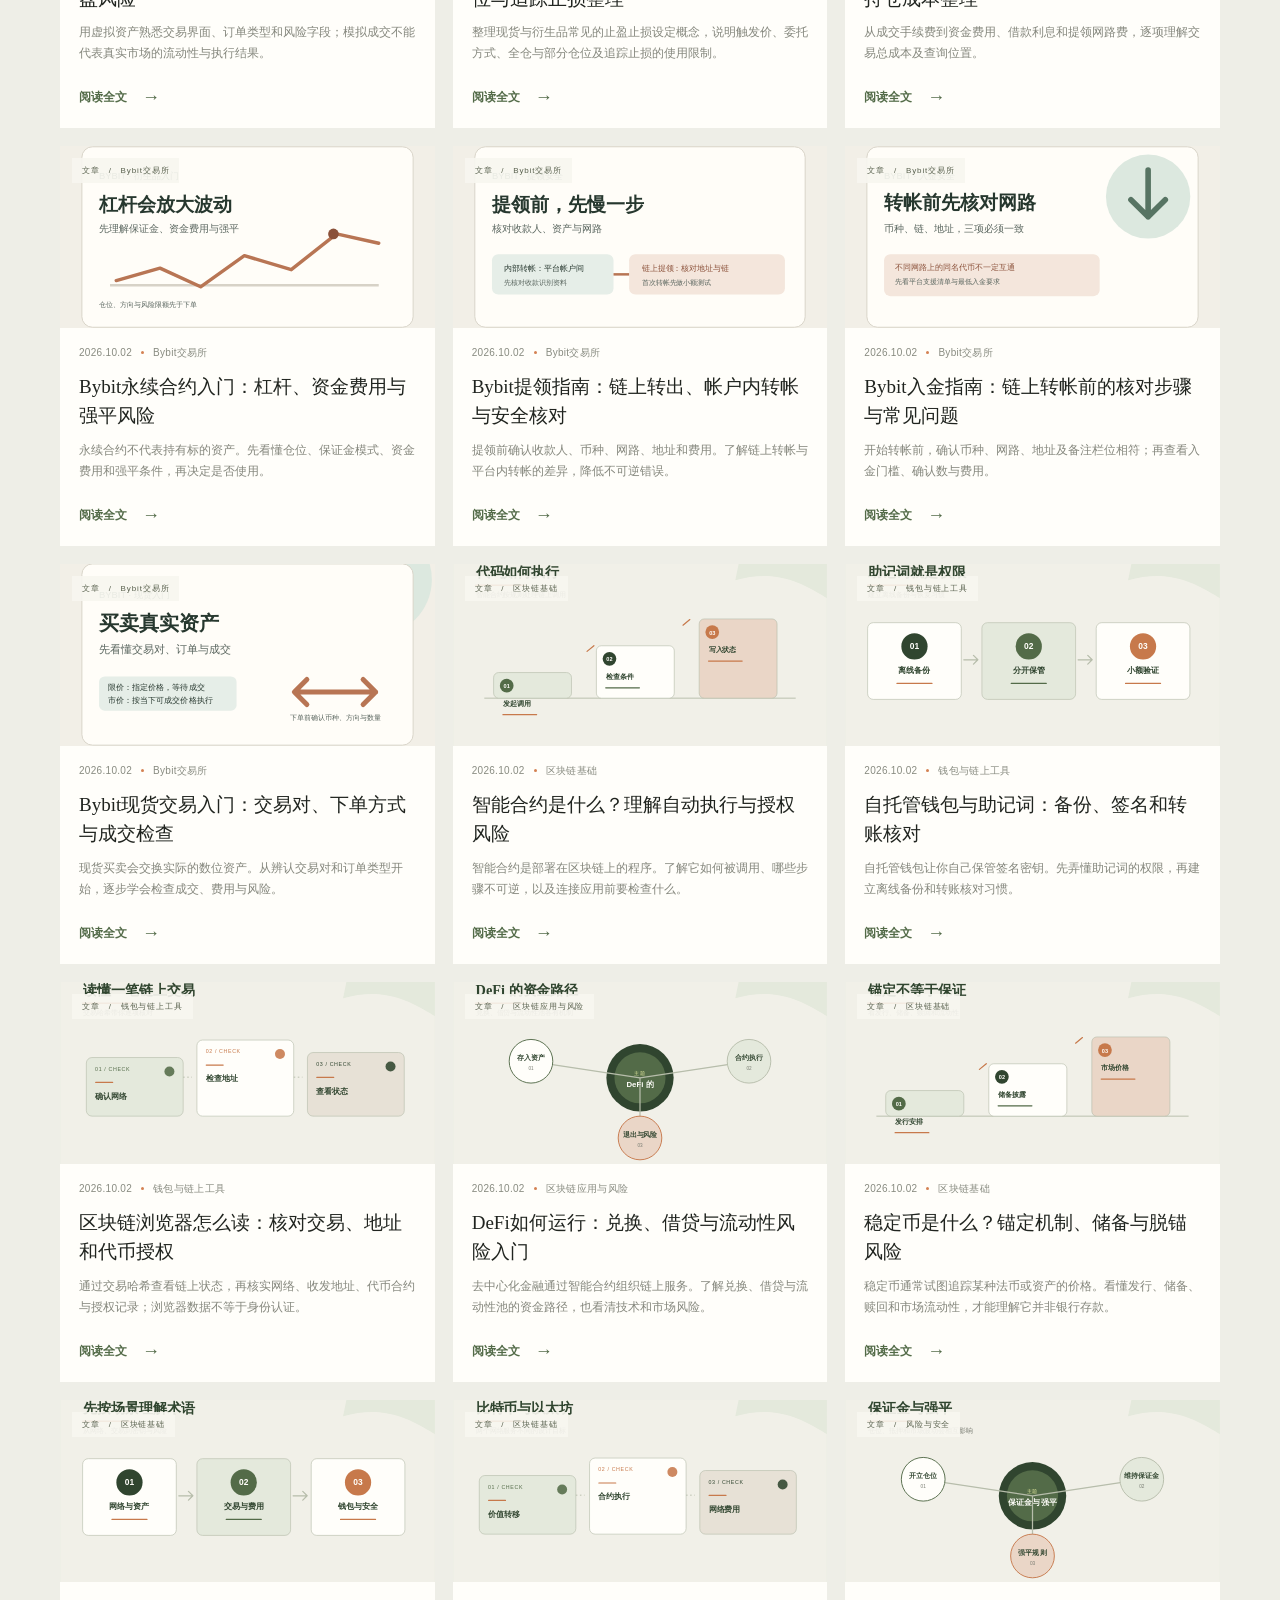
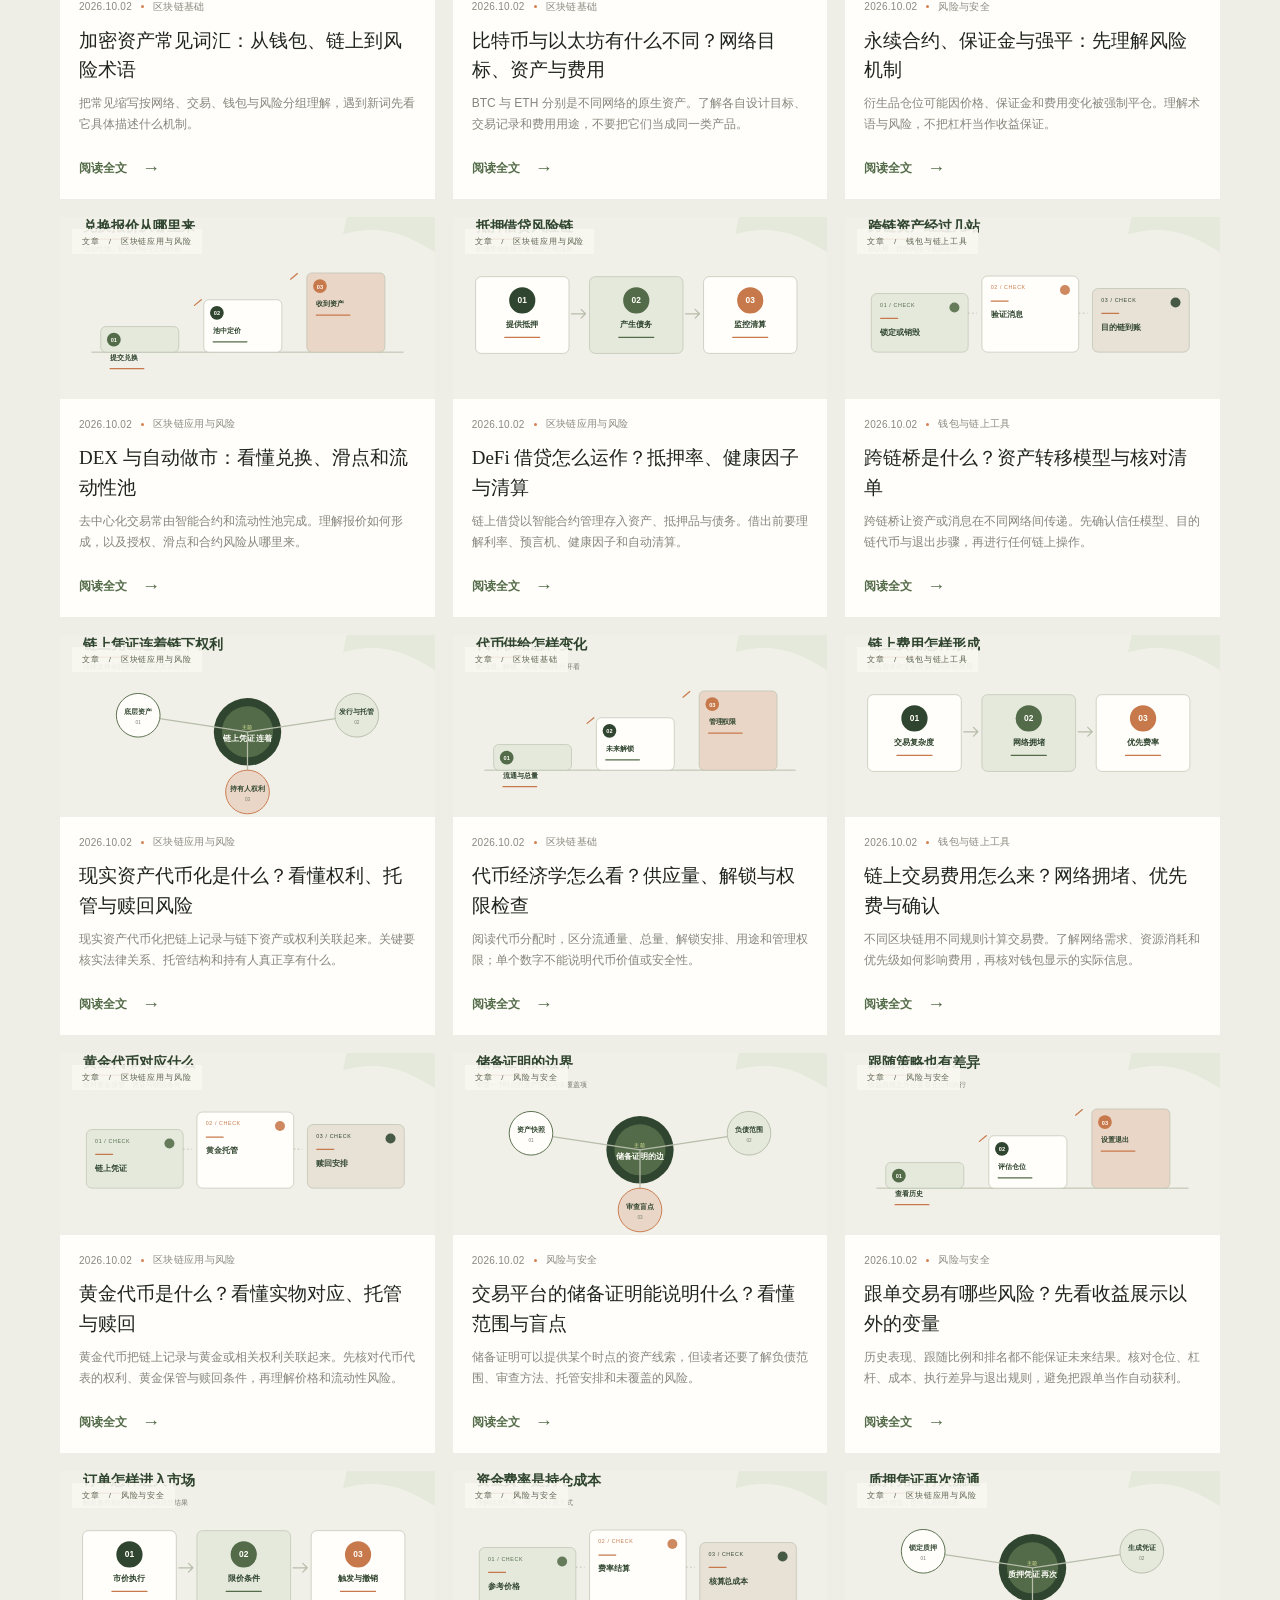
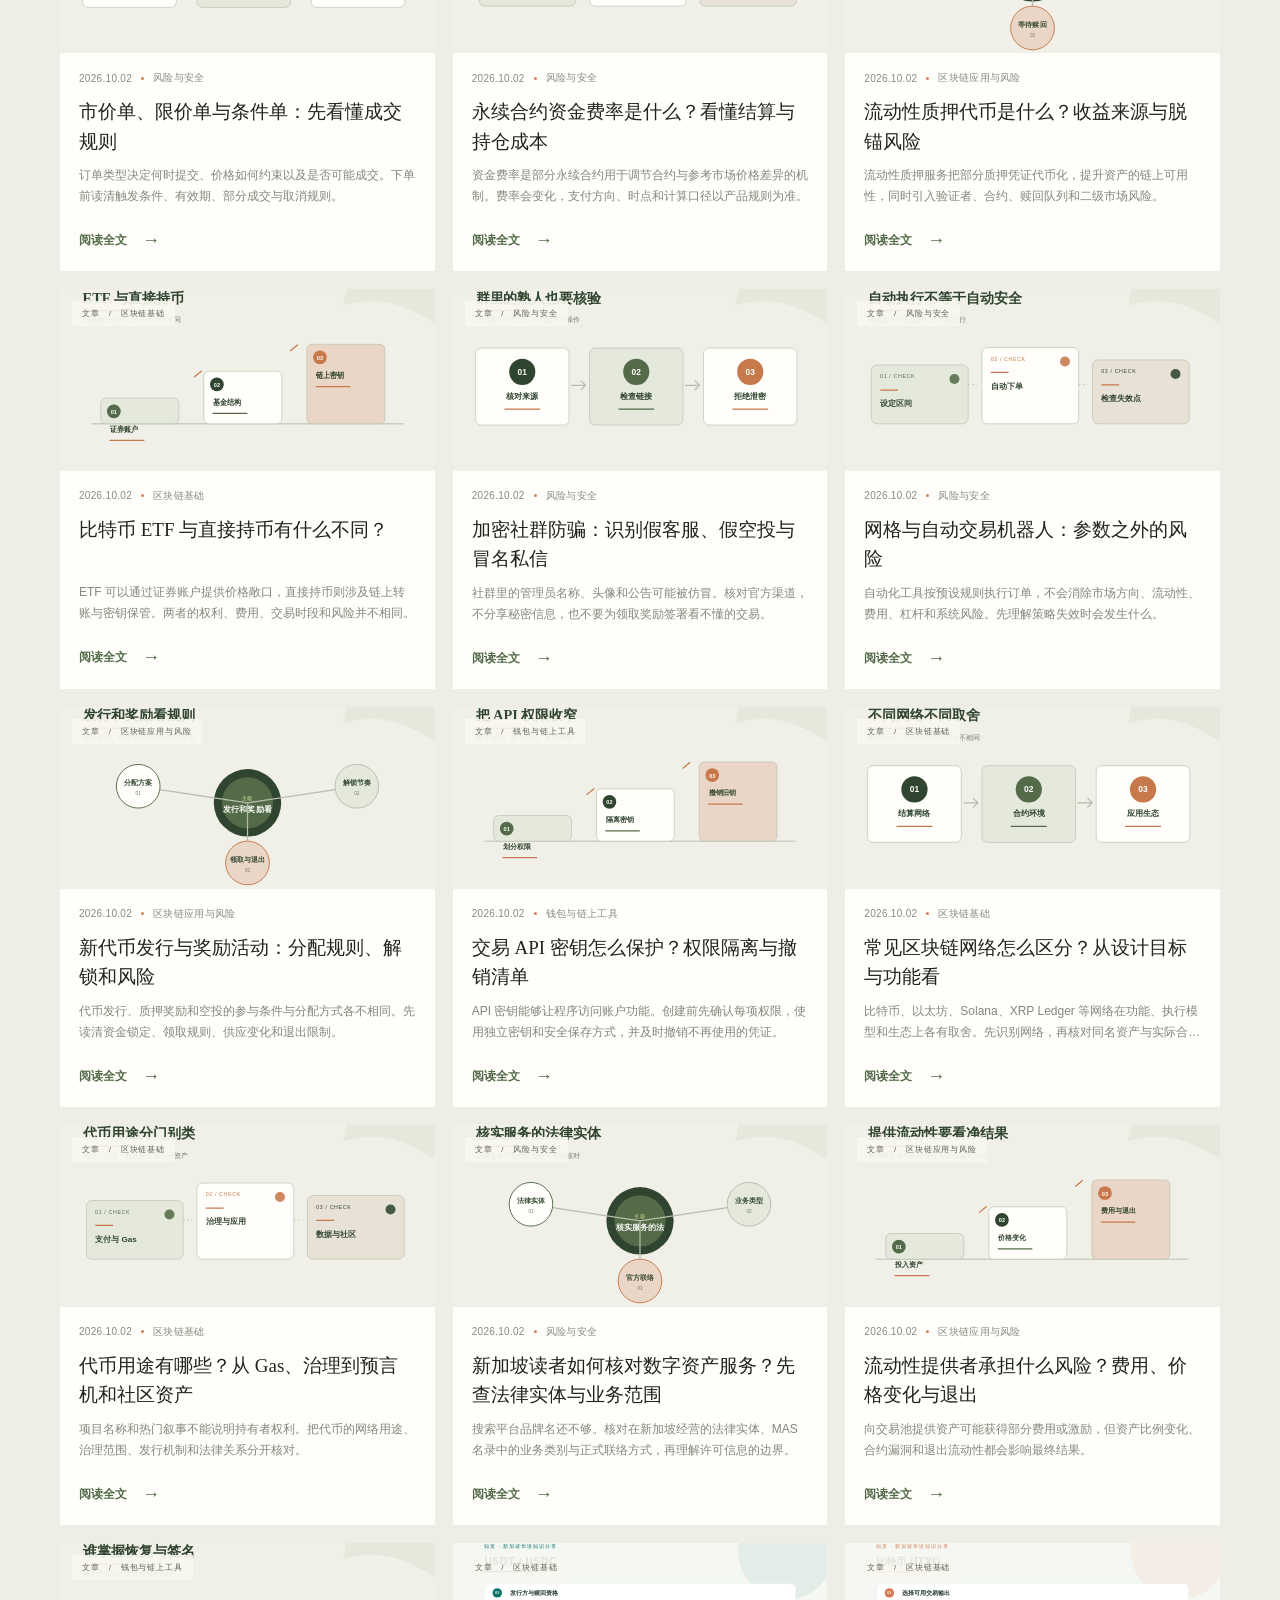
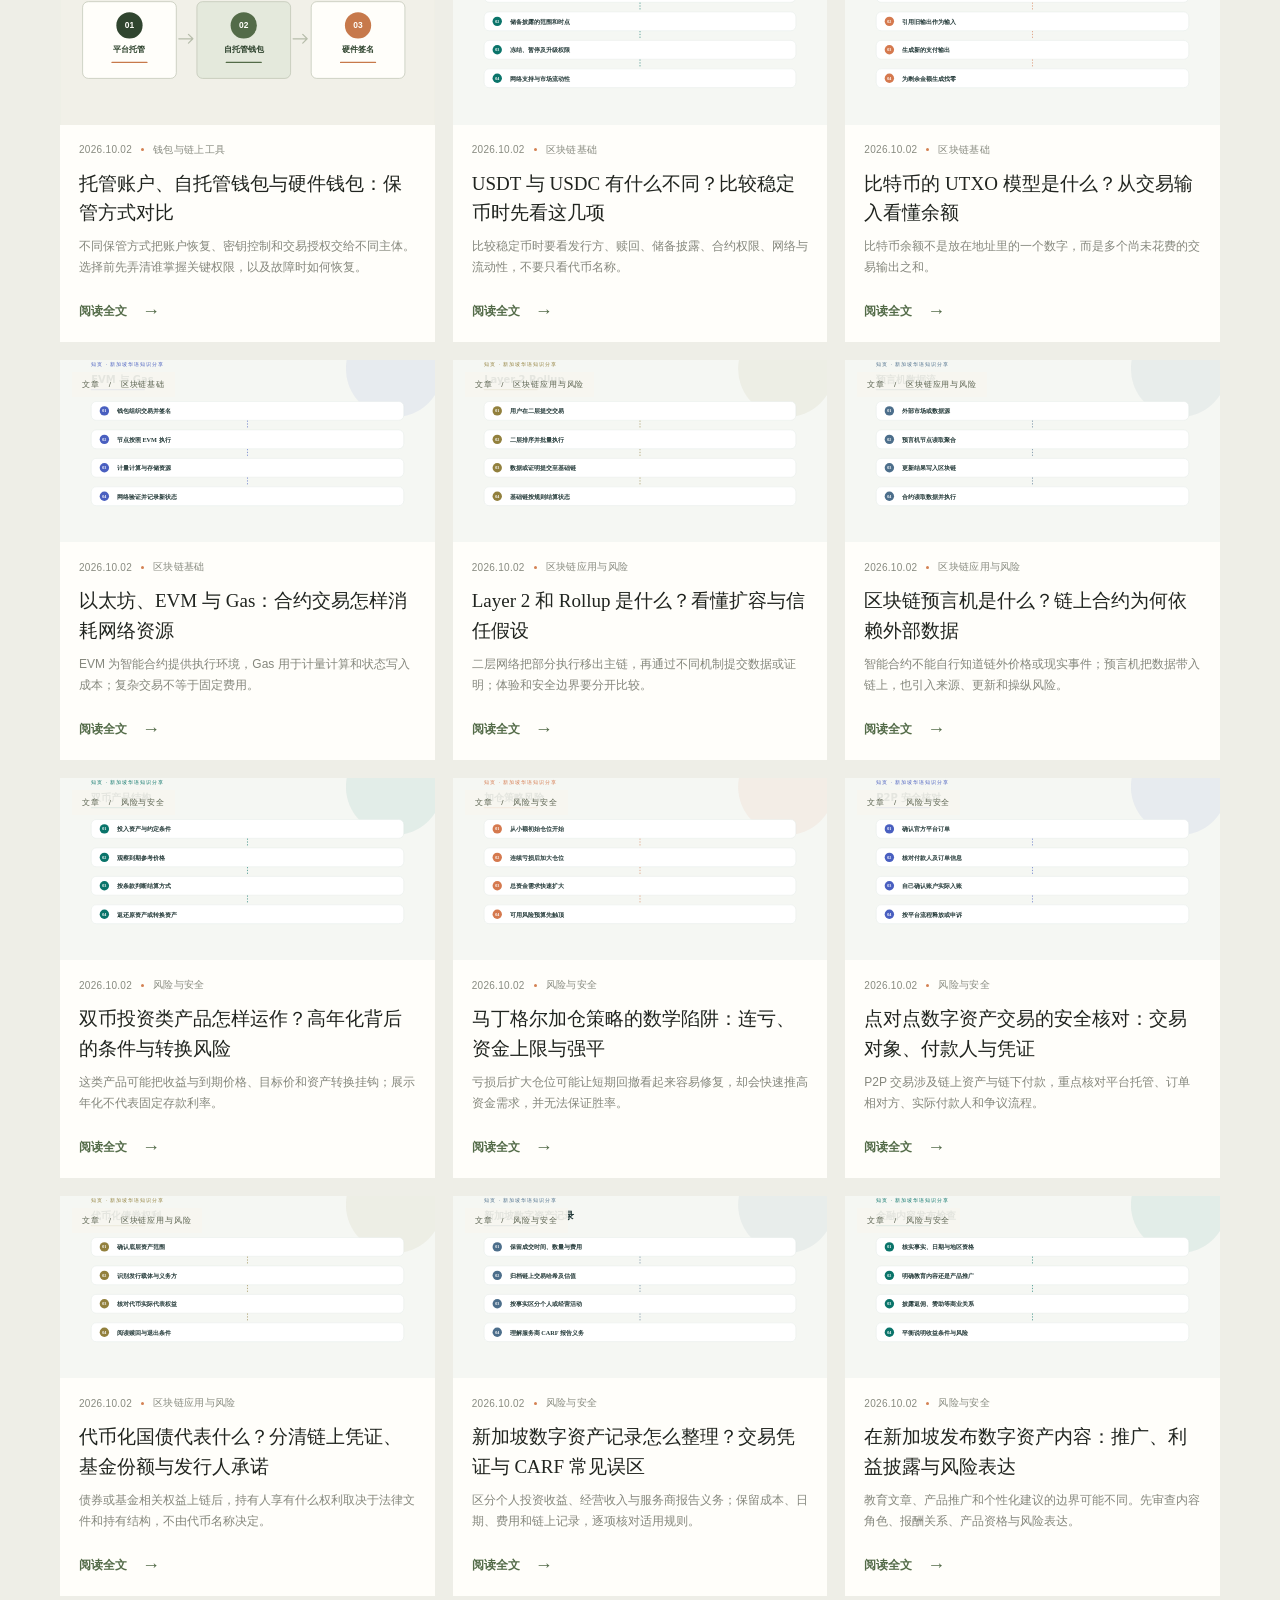
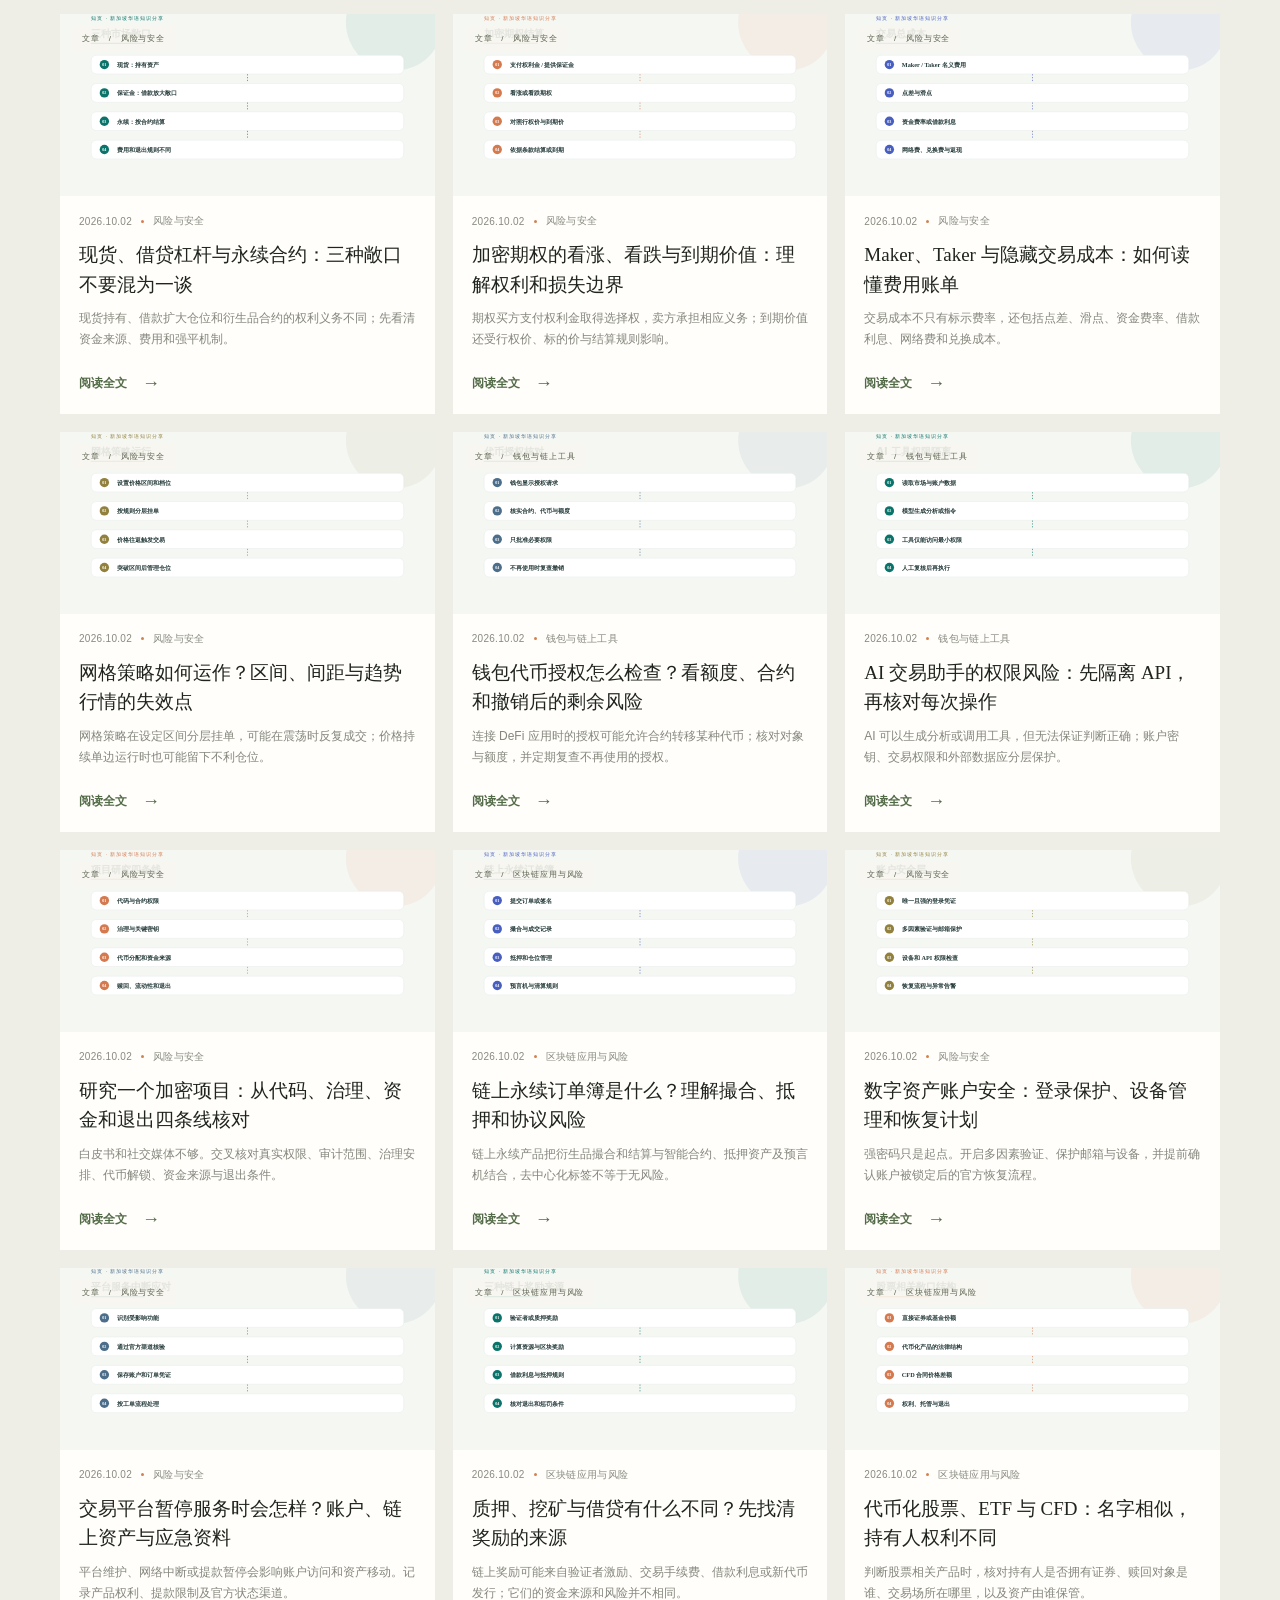
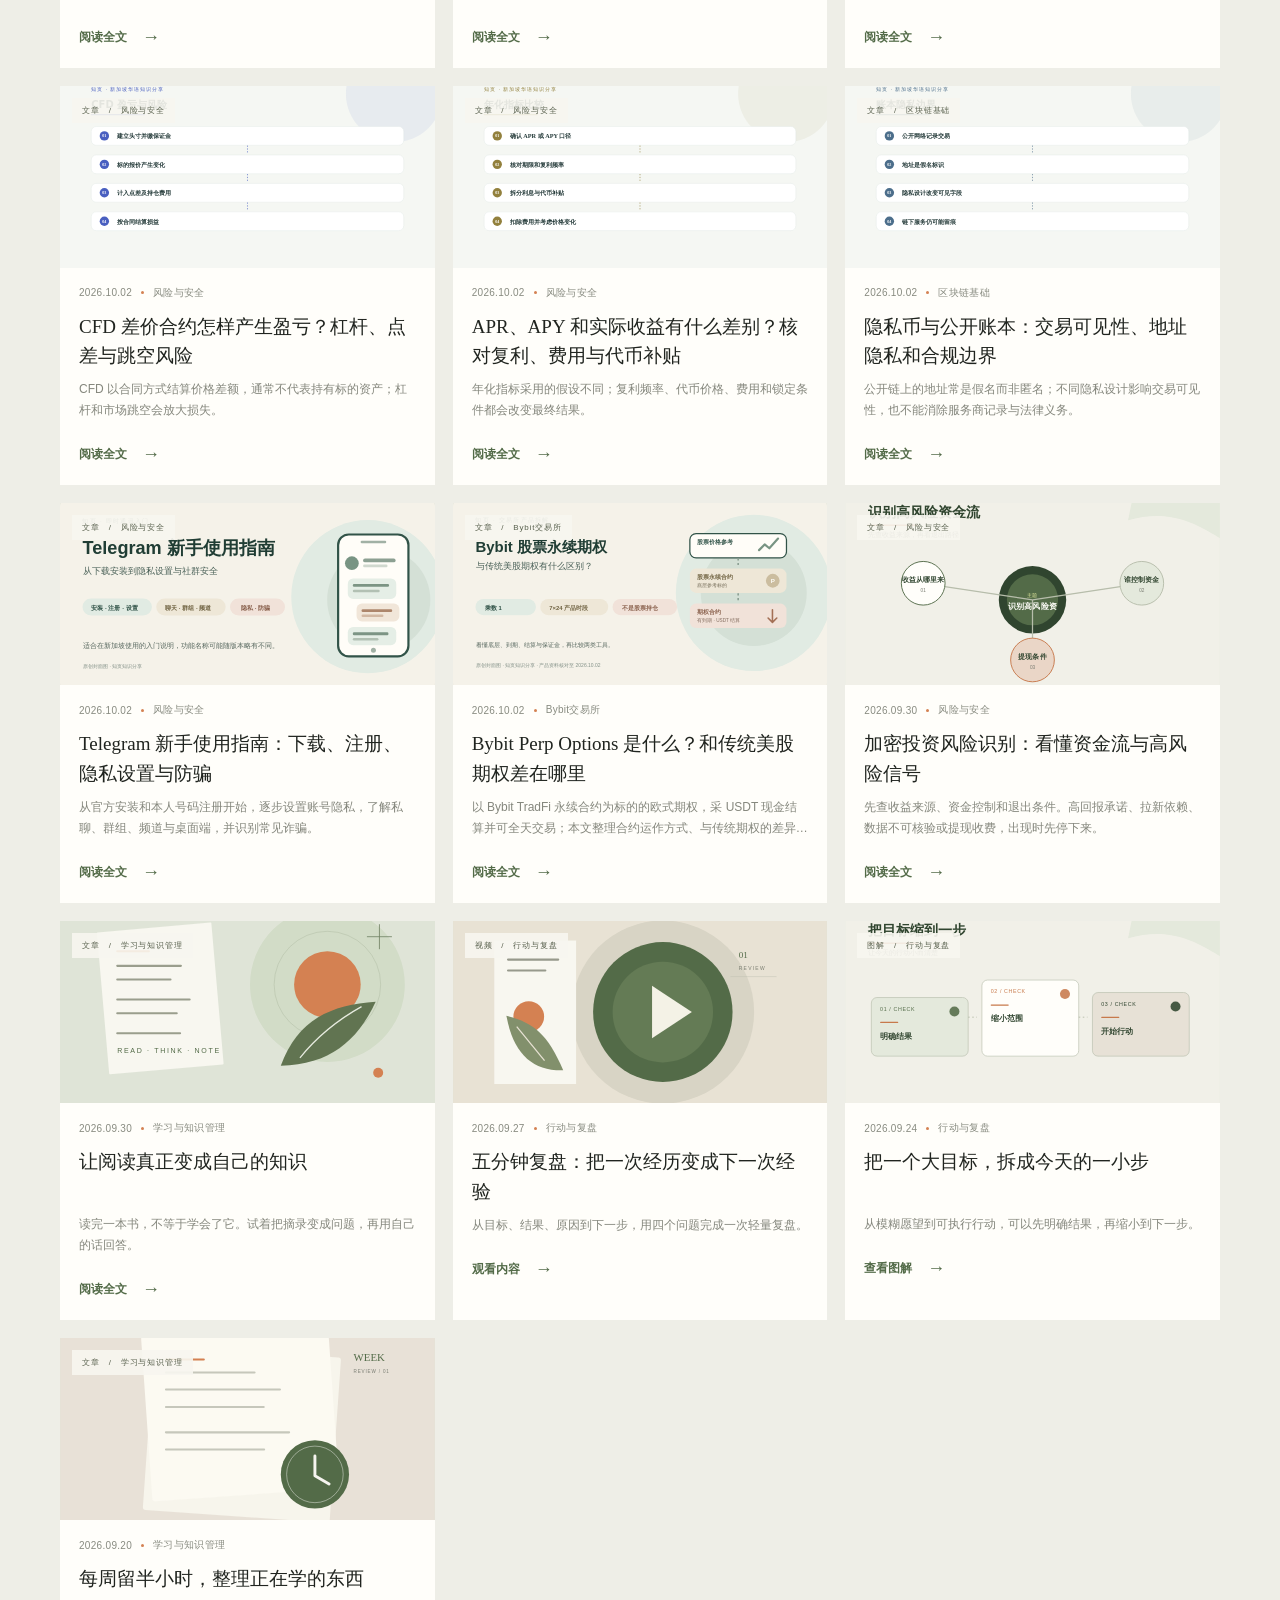
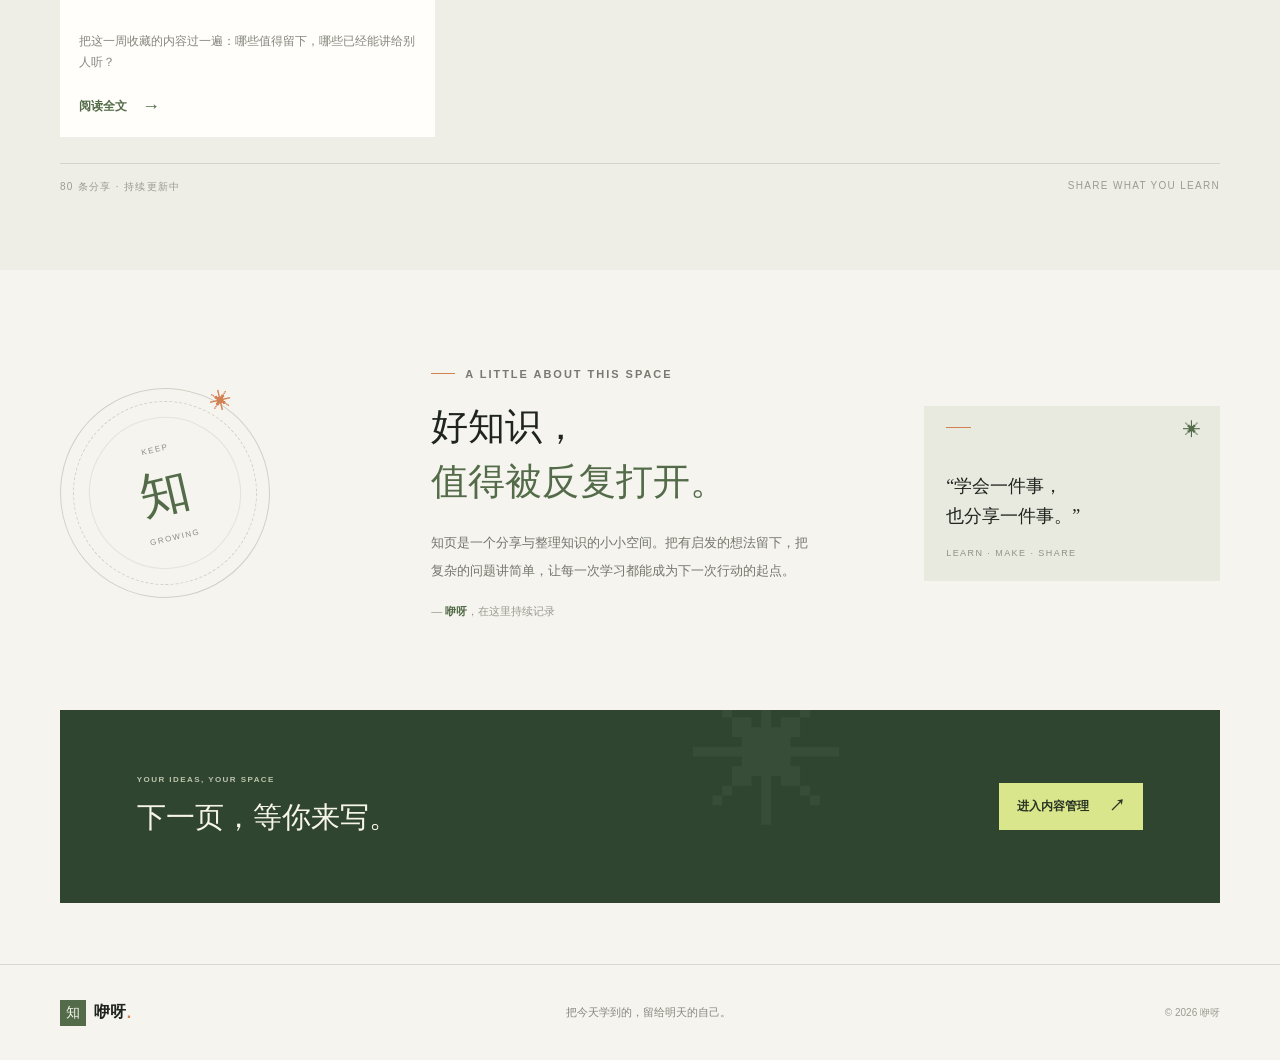
==== commit a336fe41: "Refresh content cache for eligibility guide" ====
--- a/index.html
+++ b/index.html
@@ -7,8 +7,8 @@
   <meta name="description" content="一个持续更新的知识分享空间，记录实用方法、学习心得、视频与图解。">
   <title>知页 · 知识分享</title>
   <link rel="icon" href="./favicon.svg" type="image/svg+xml">
-  <link rel="stylesheet" href="./styles.css?v=20261002-15">
-  <script src="./app.js?v=20261002-15" defer></script>
+  <link rel="stylesheet" href="./styles.css?v=20261002-16">
+  <script src="./app.js?v=20261002-16" defer></script>
 </head>
 <body>
   <div class="topline"><span>让知识有迹可循</span><span id="today-note">一页一知 · 持续更新</span></div>
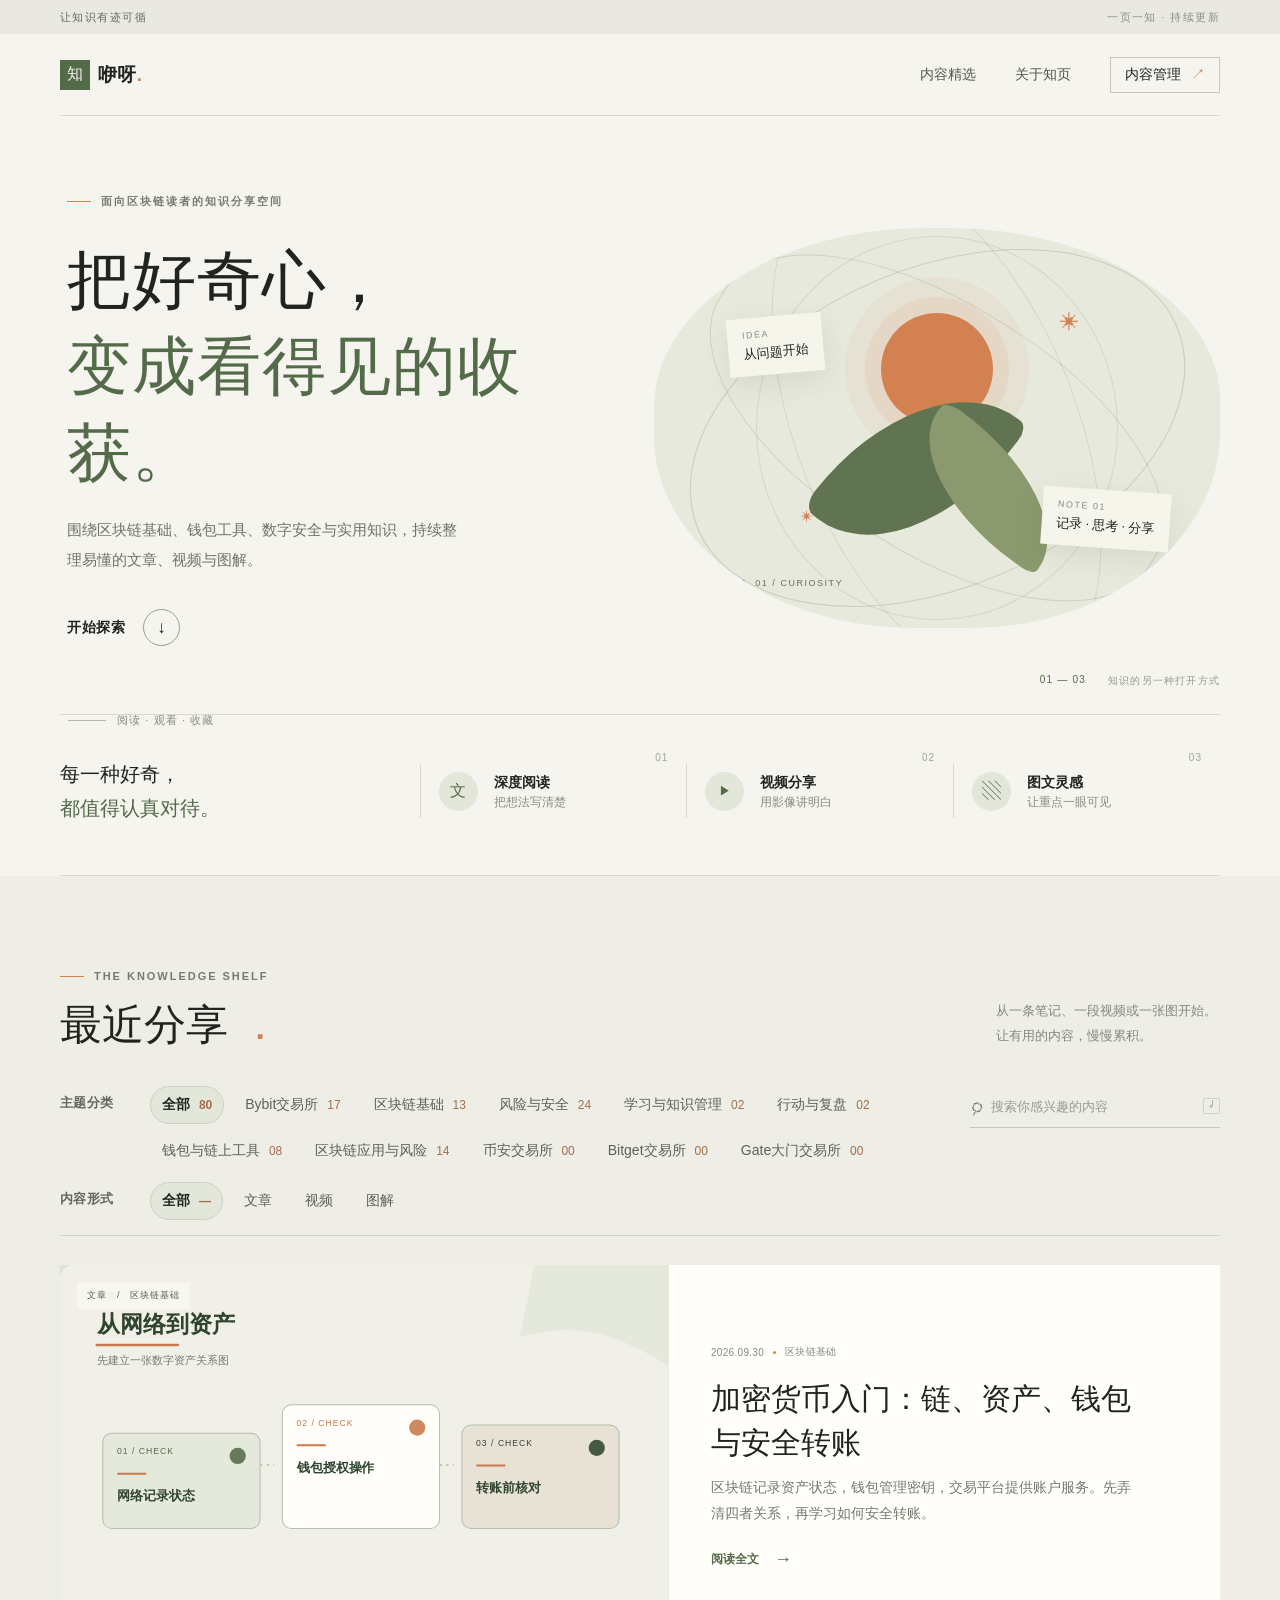
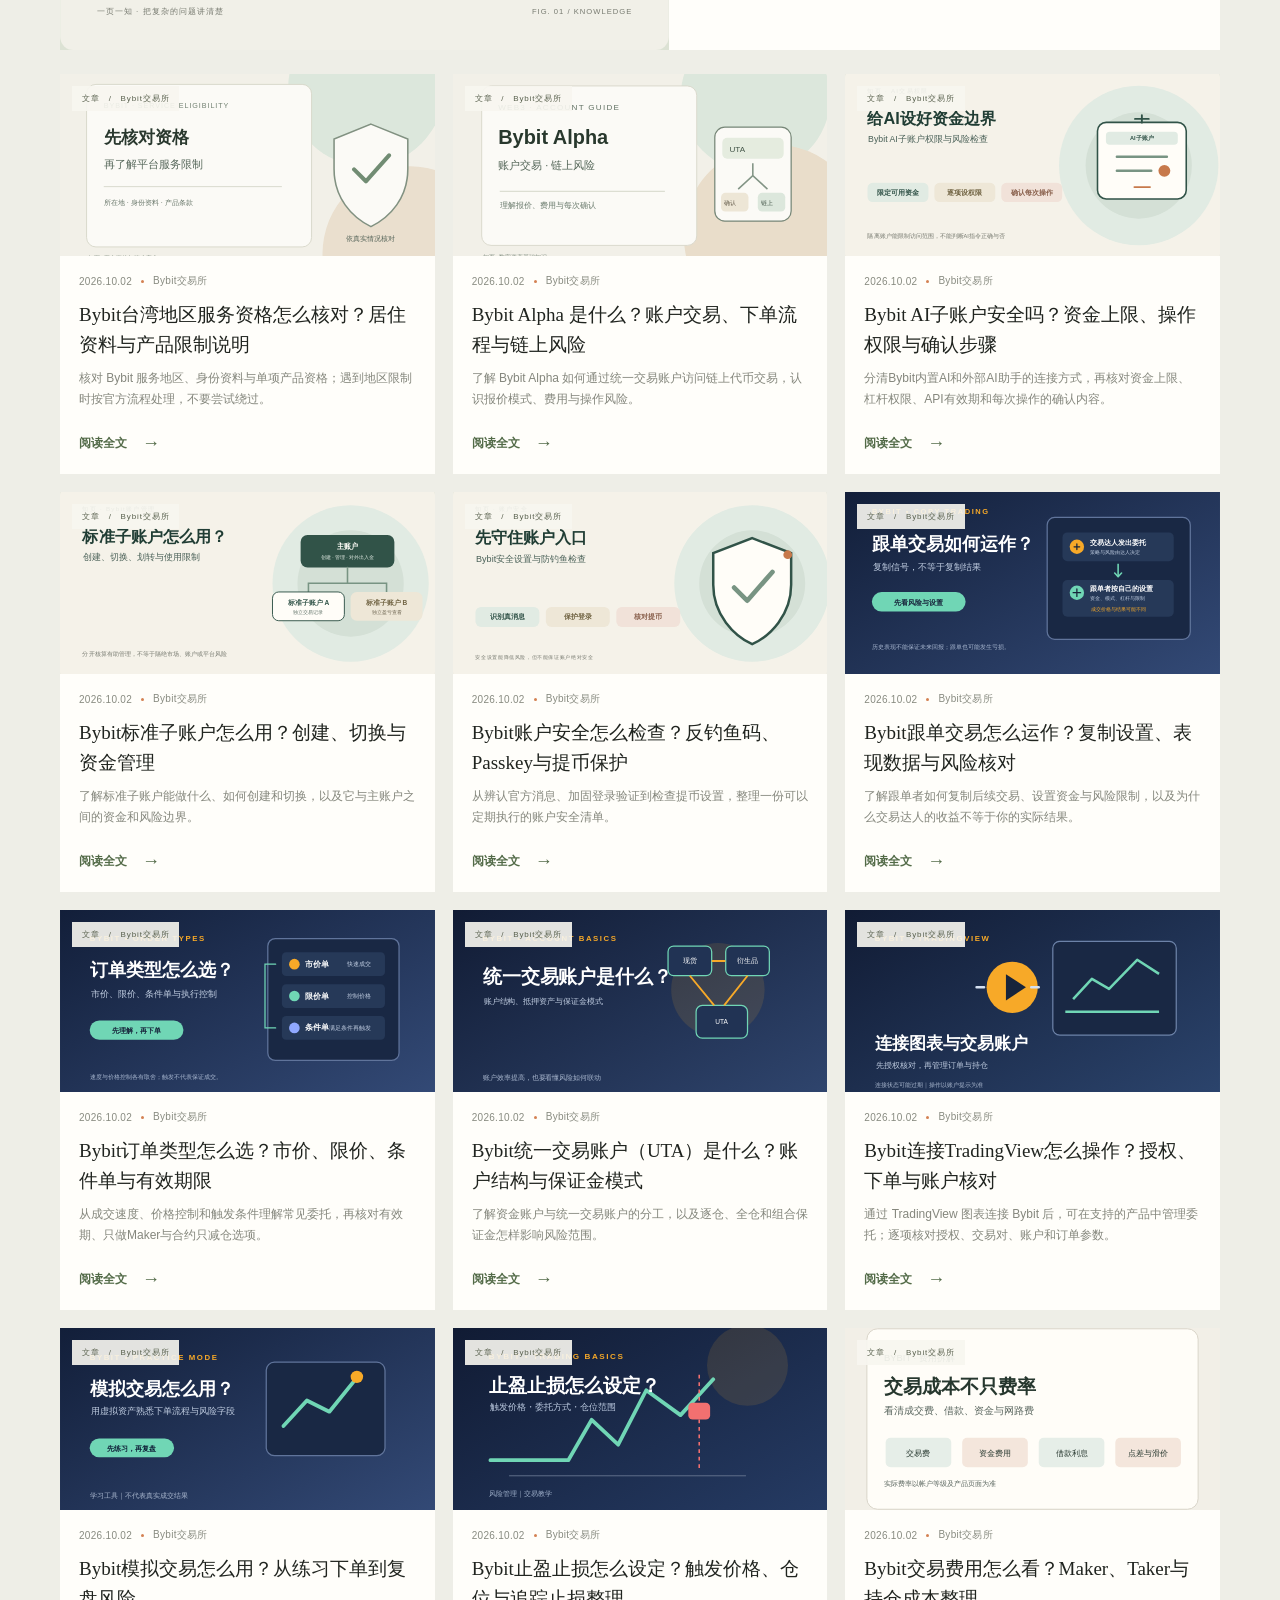
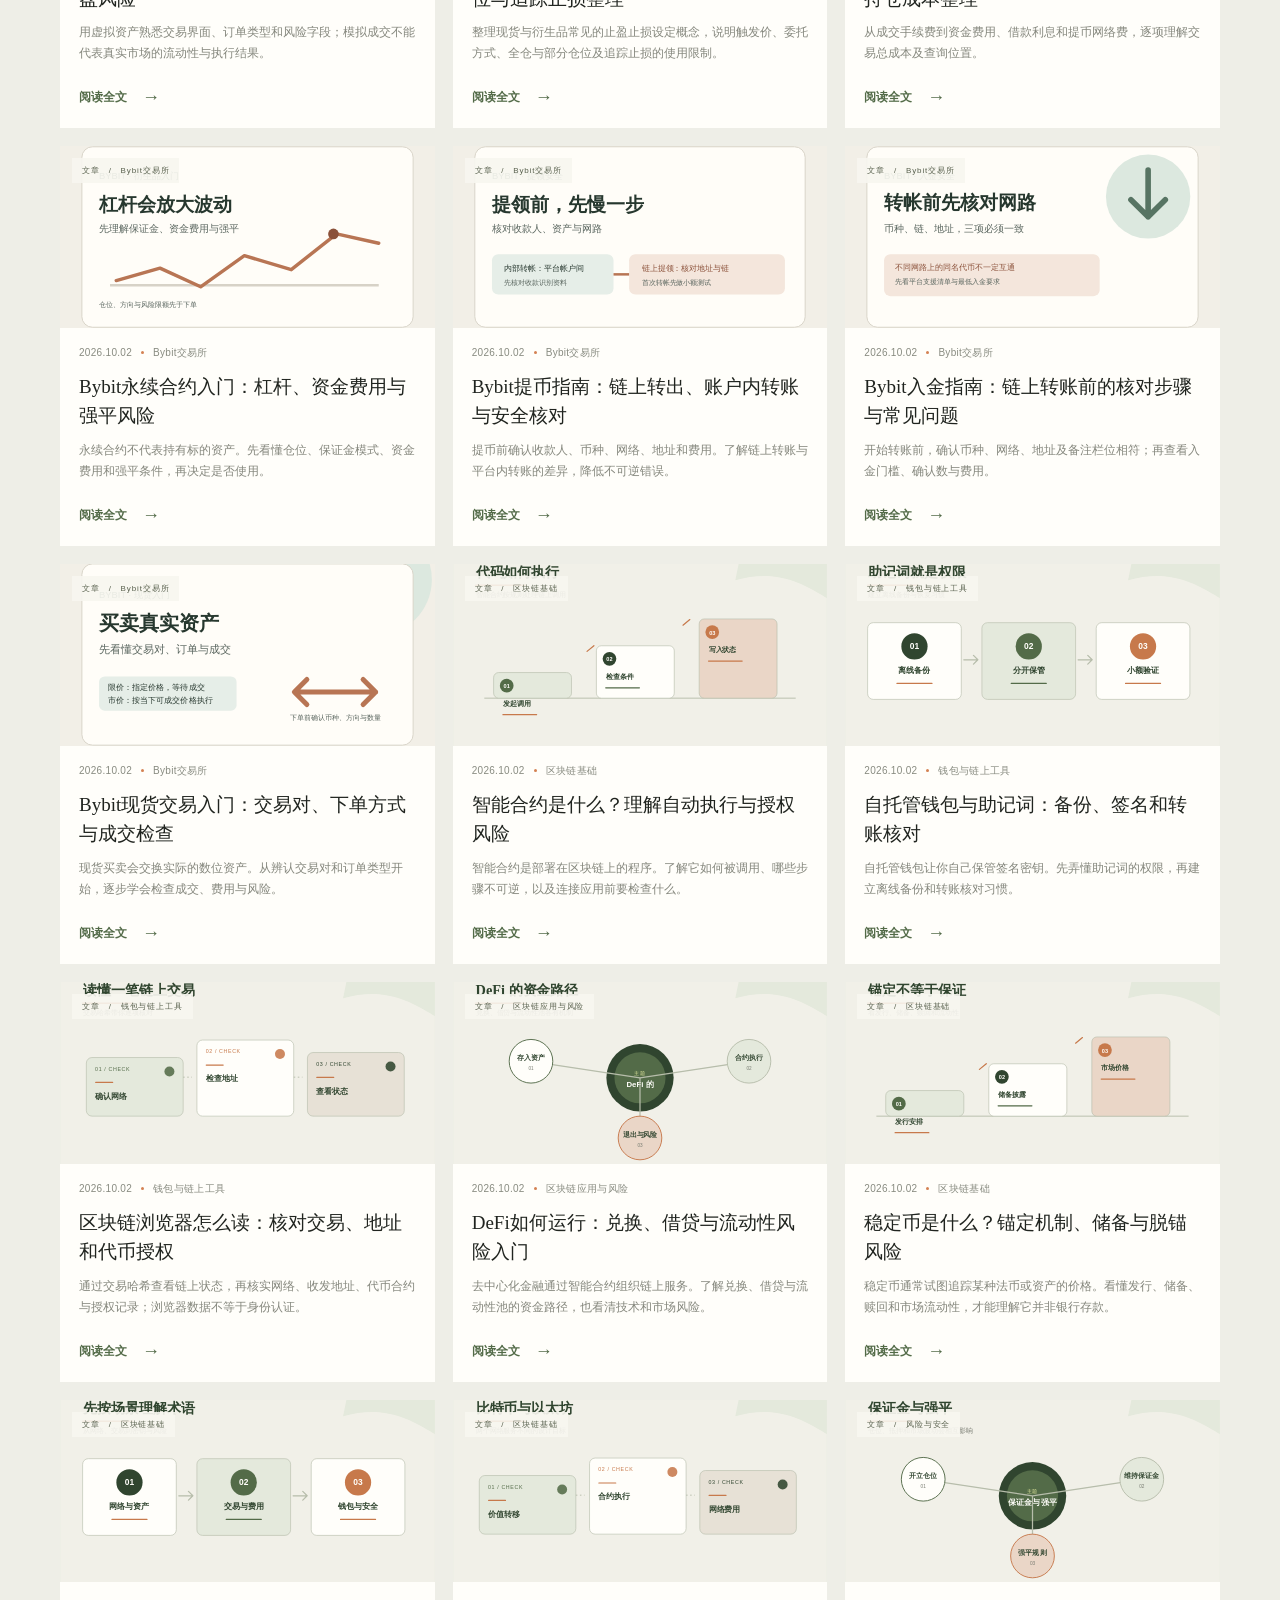
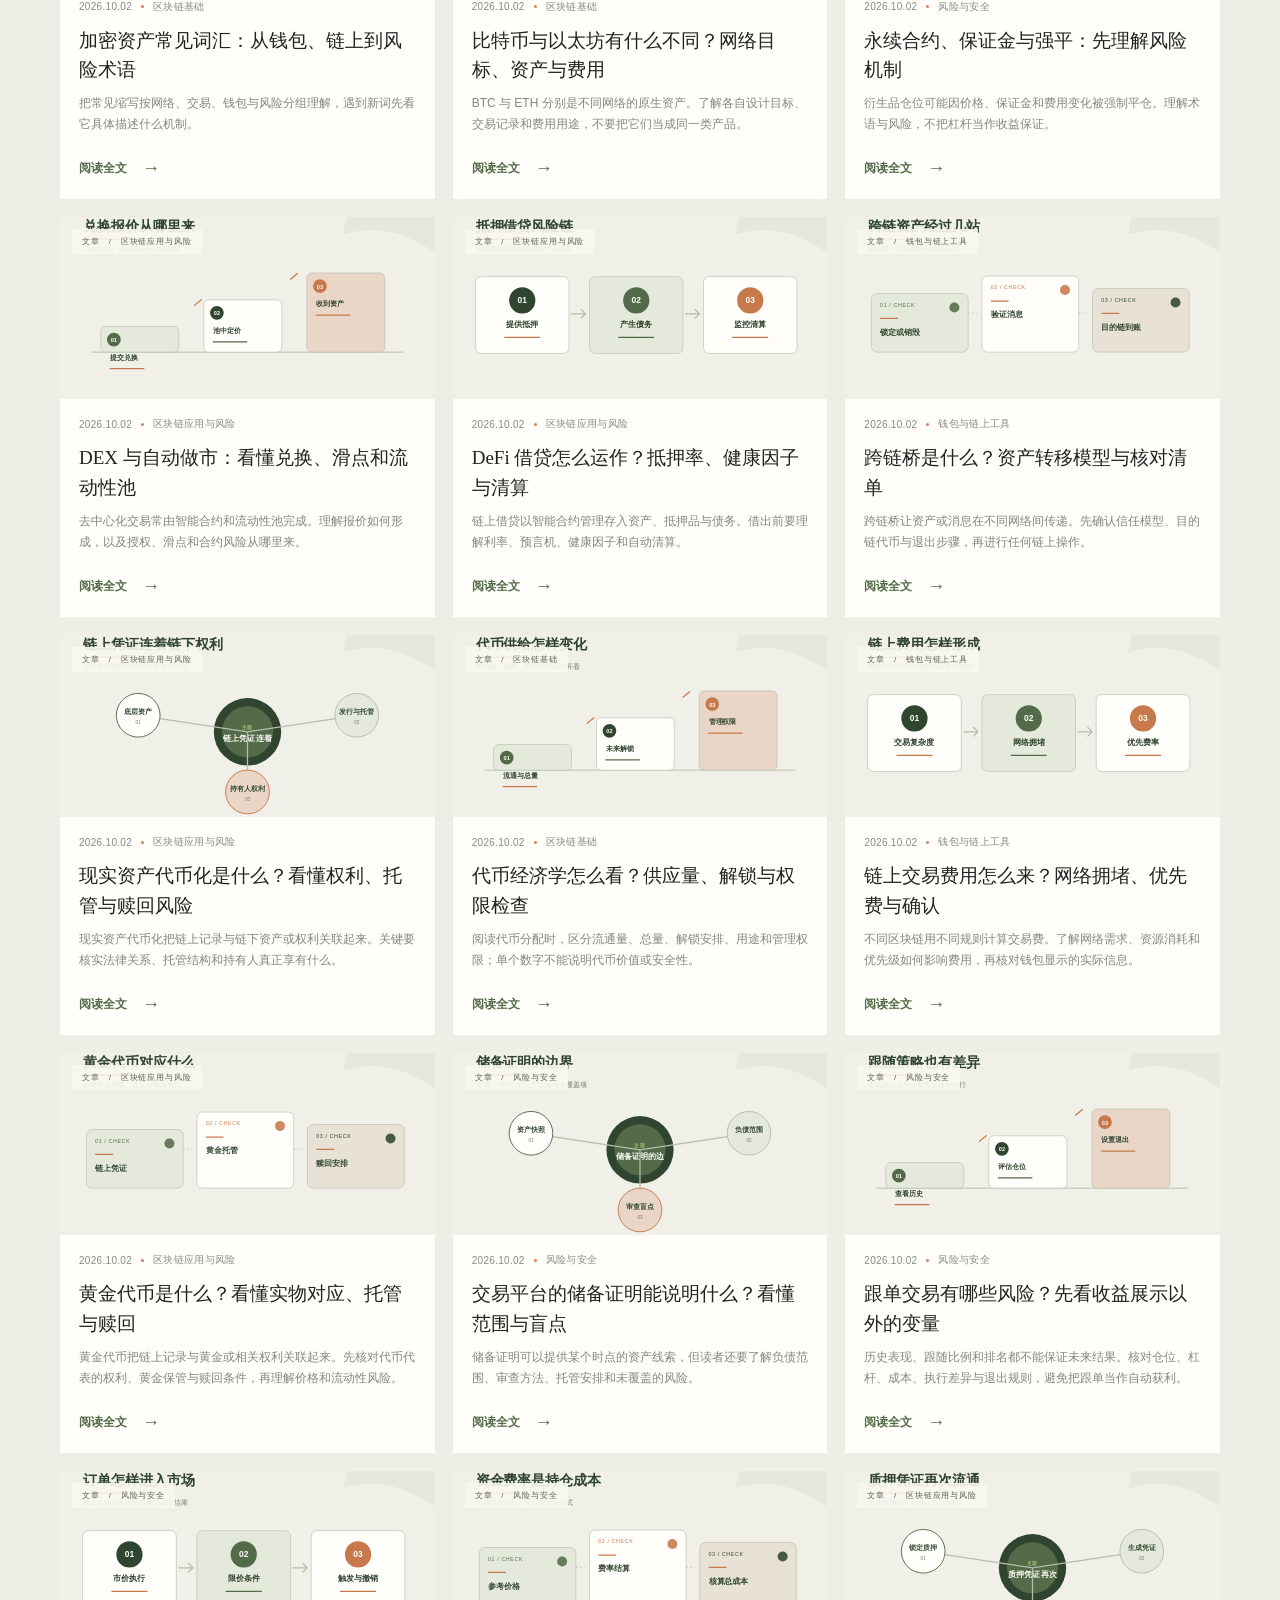
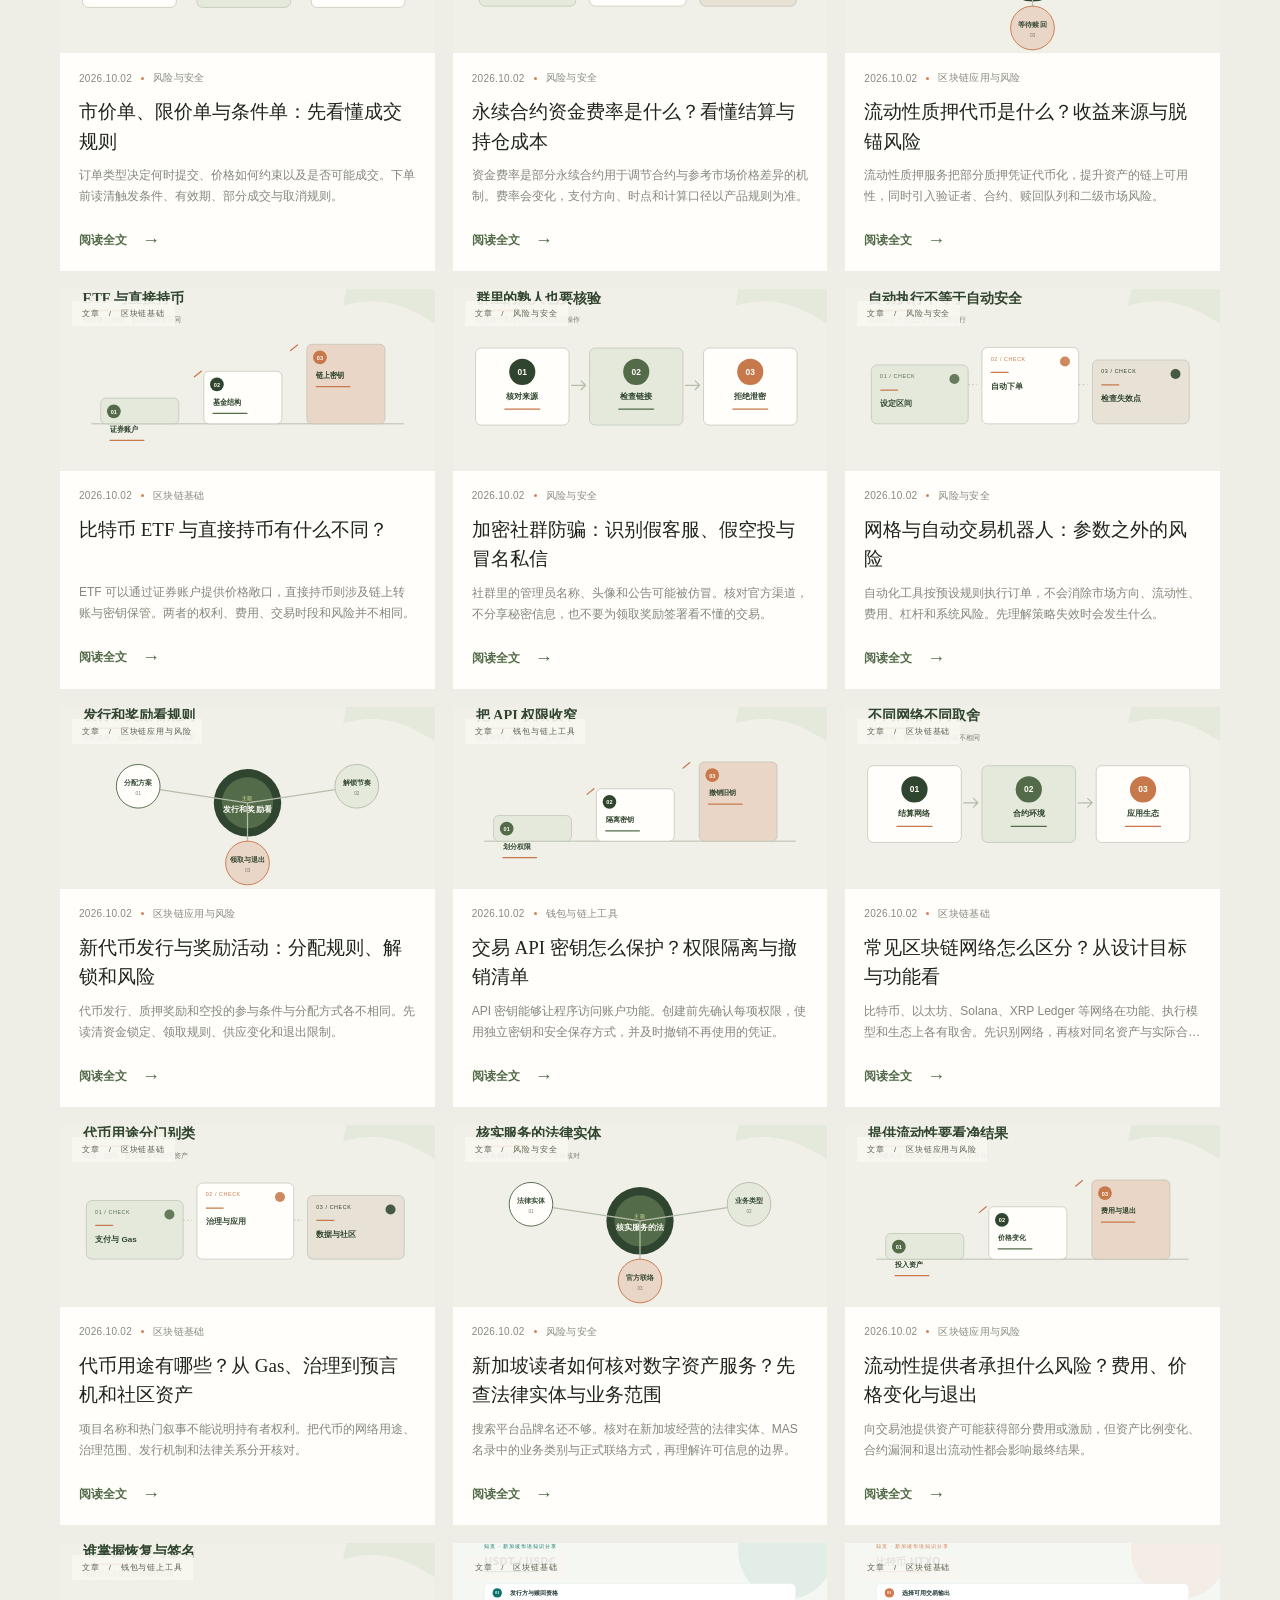
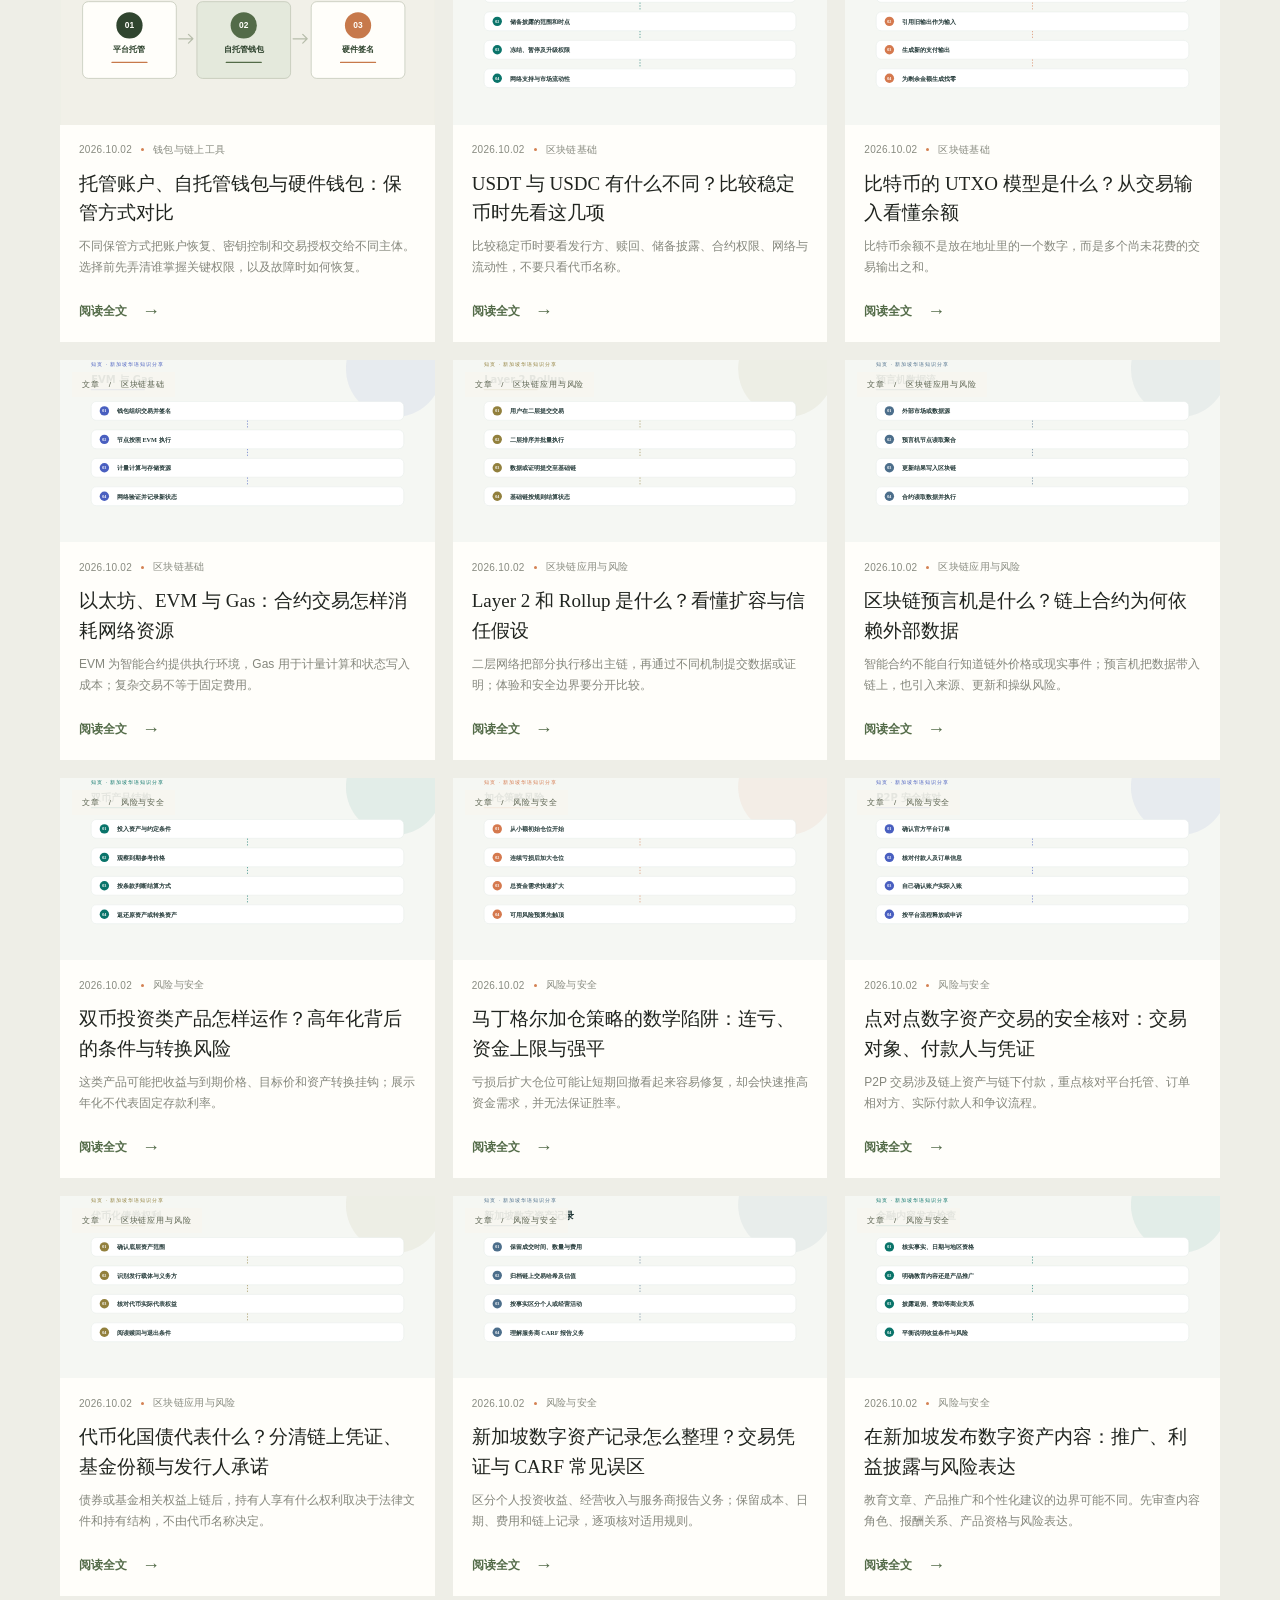
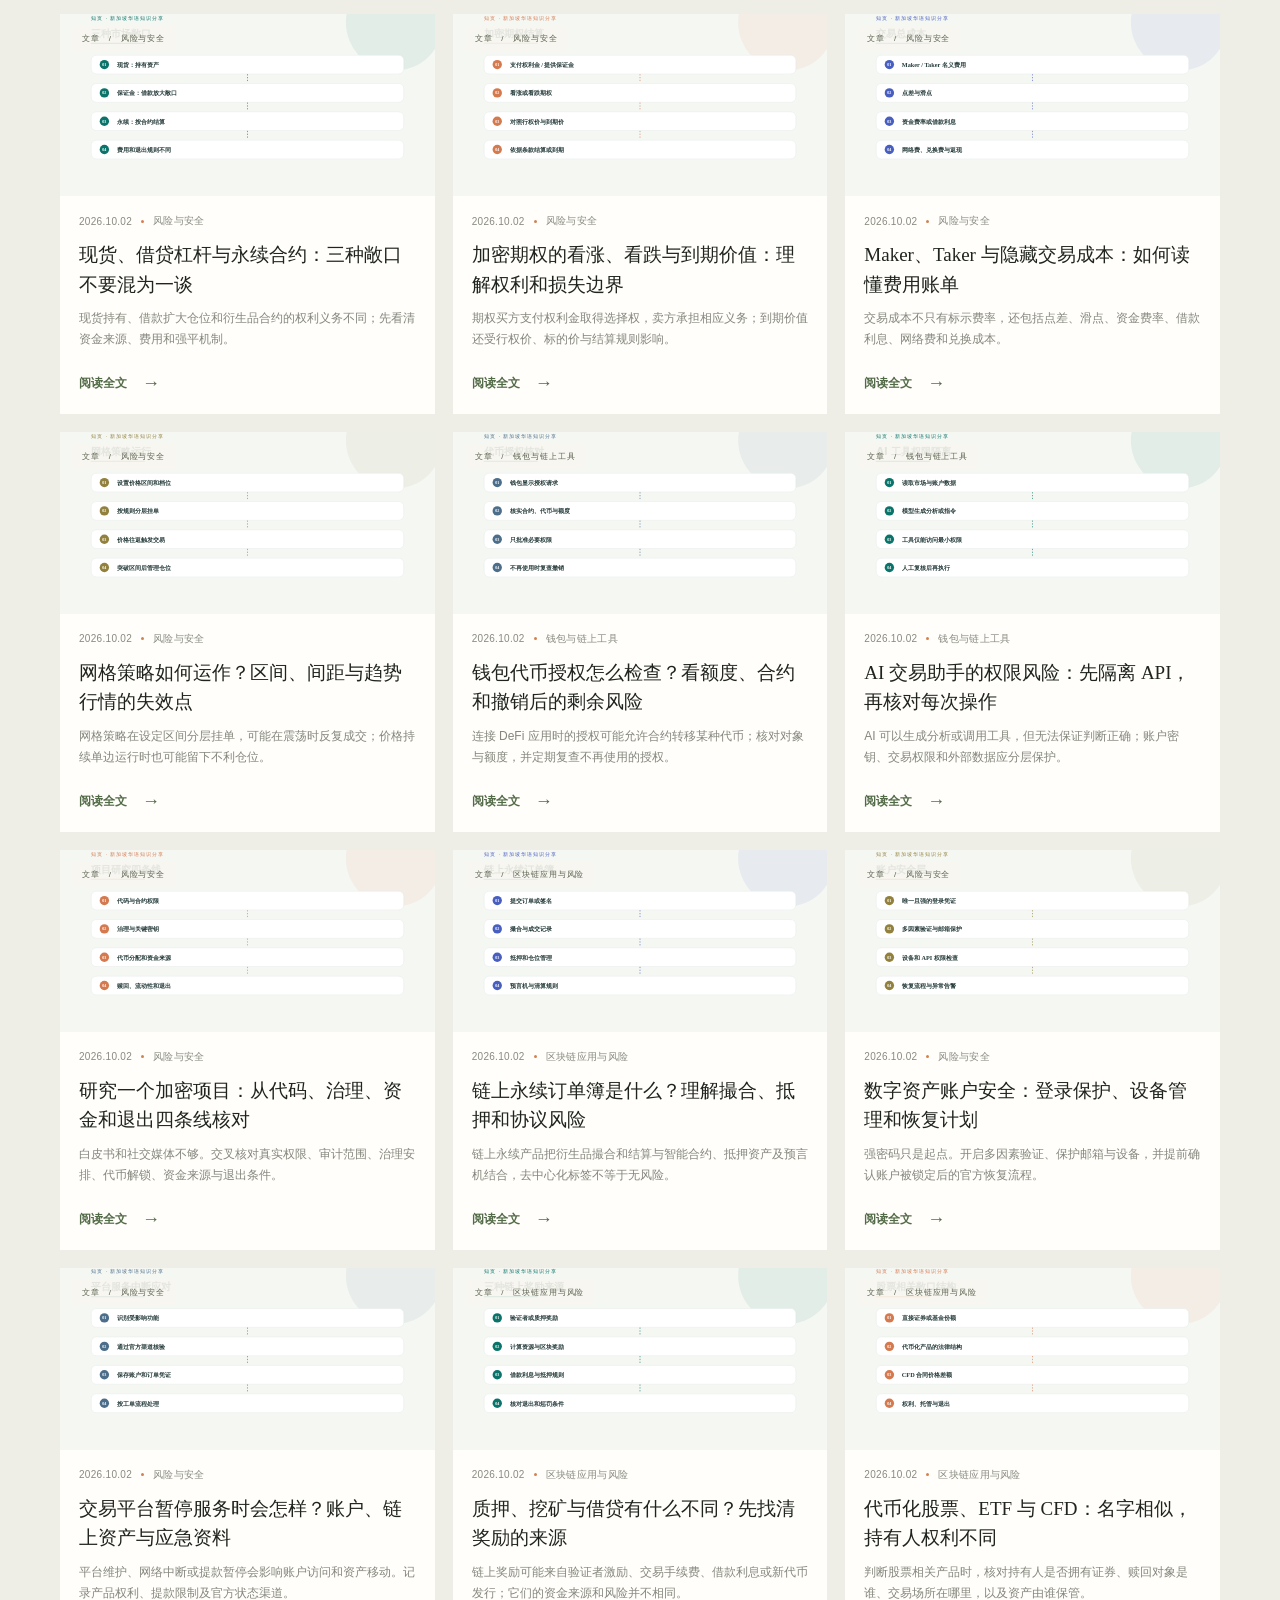
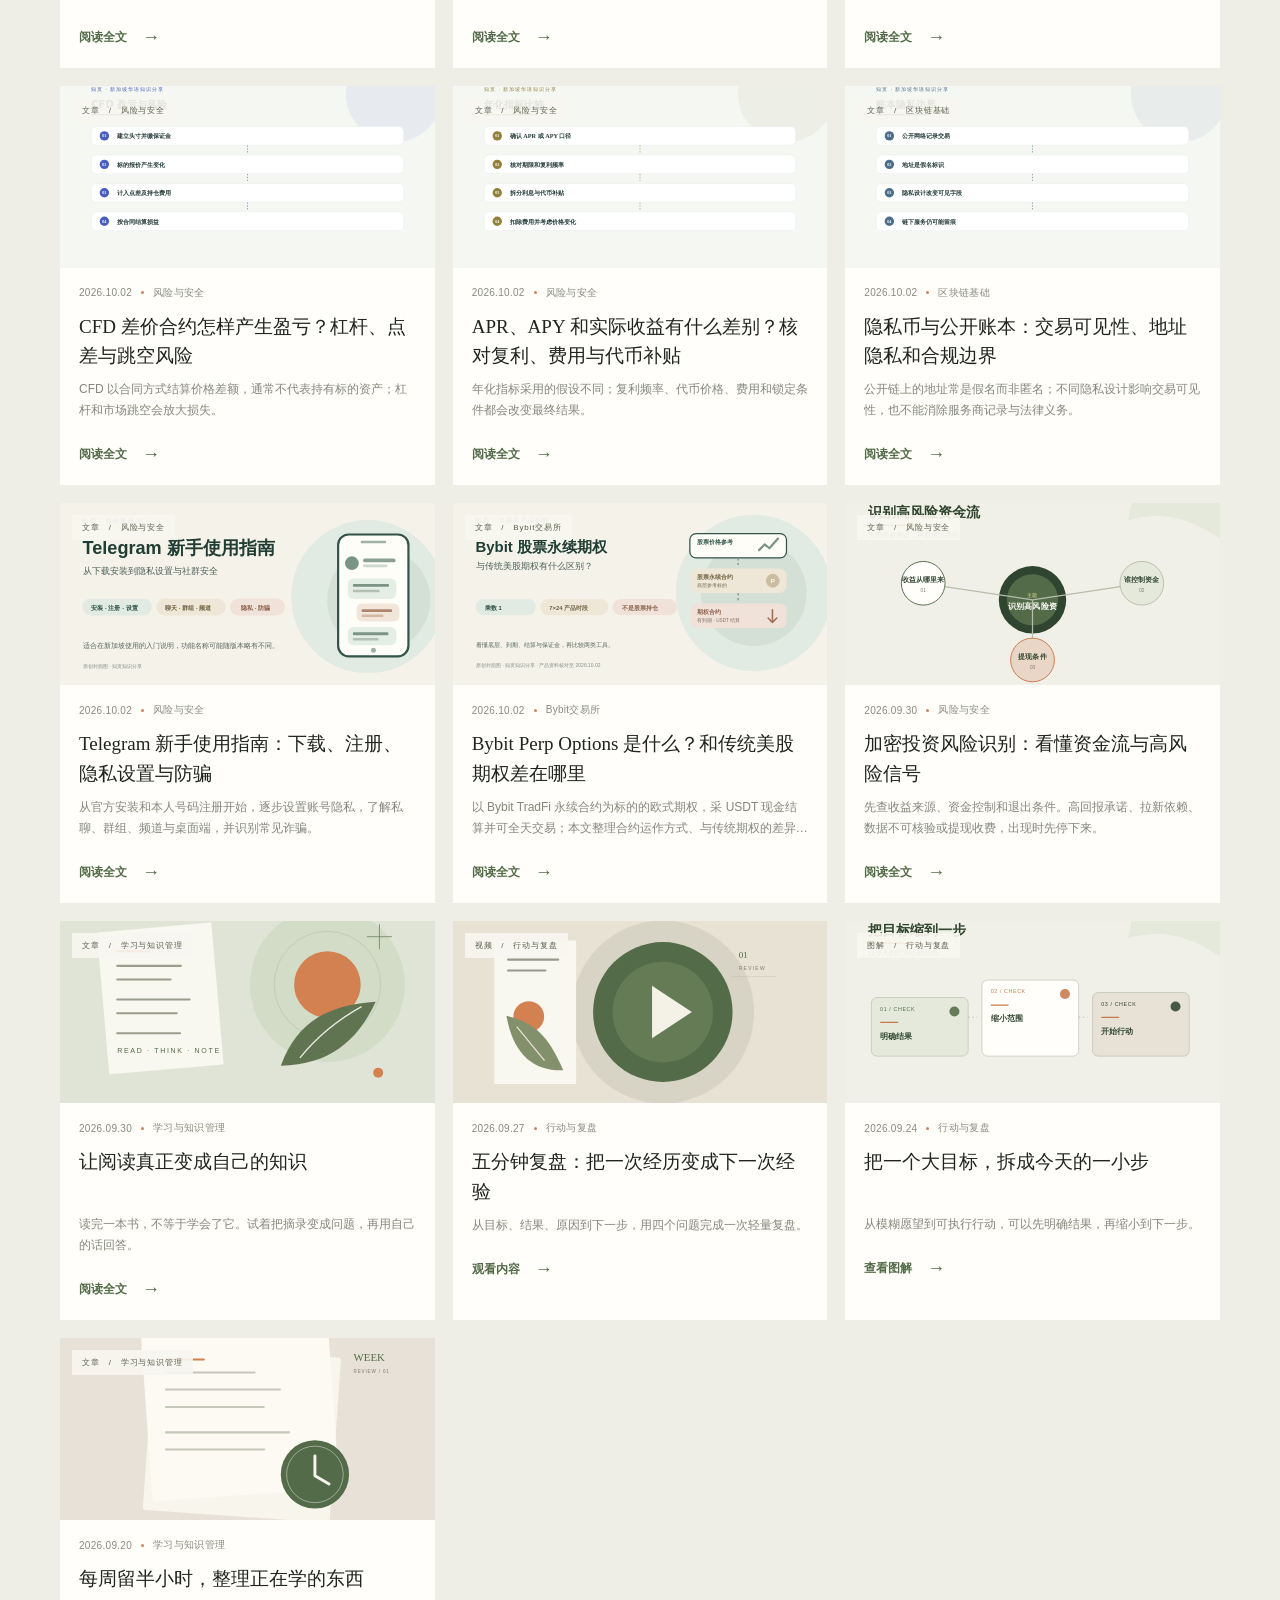
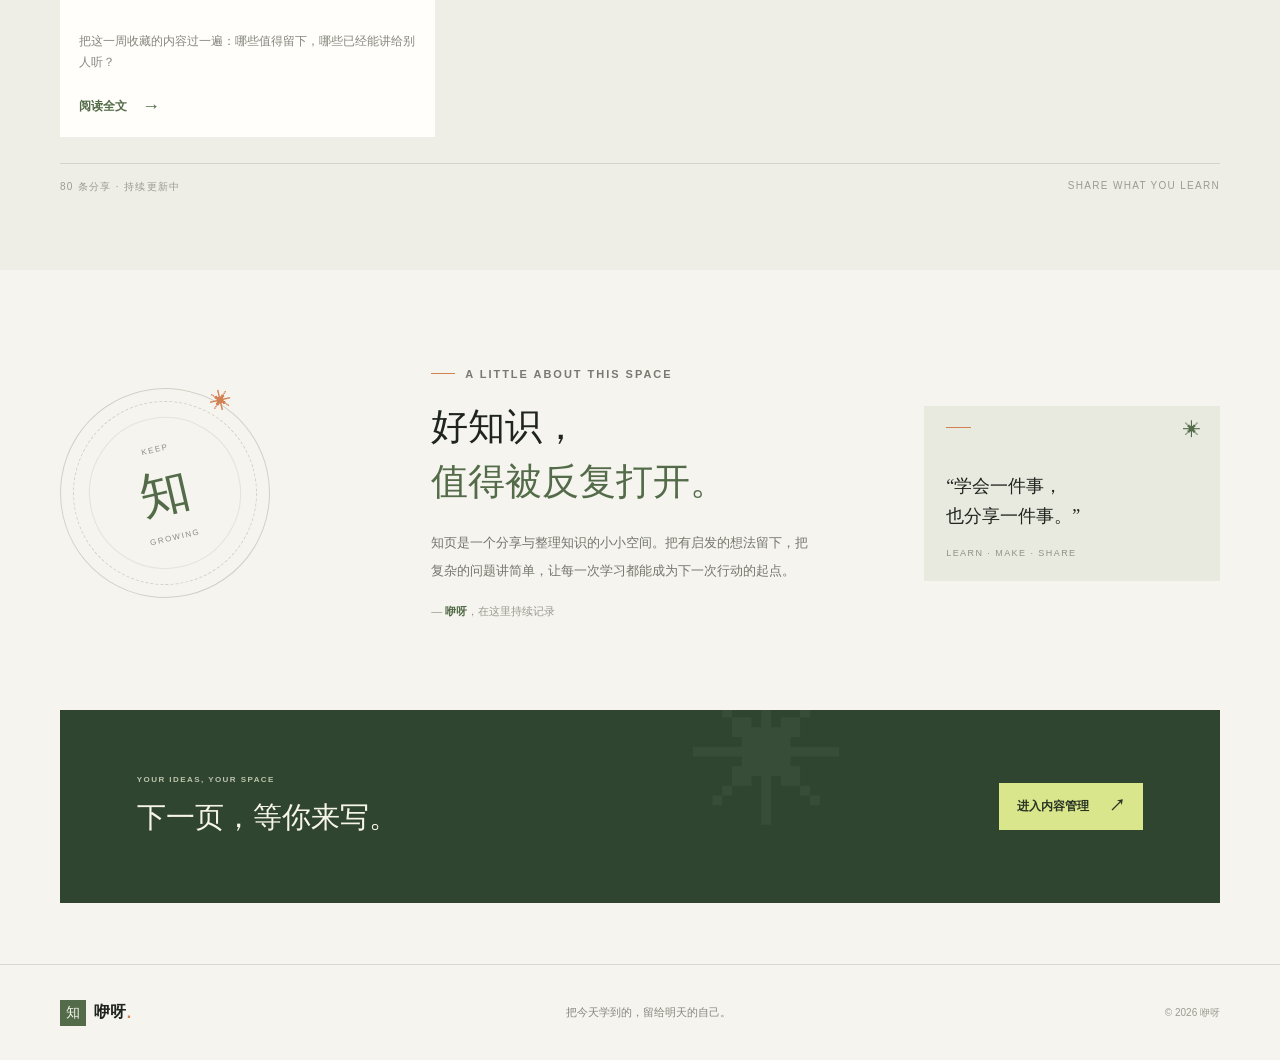
==== commit 06be2332: "Refresh Simplified Chinese page cache" ====
--- a/index.html
+++ b/index.html
@@ -7,8 +7,8 @@
   <meta name="description" content="一个持续更新的知识分享空间，记录实用方法、学习心得、视频与图解。">
   <title>知页 · 知识分享</title>
   <link rel="icon" href="./favicon.svg" type="image/svg+xml">
-  <link rel="stylesheet" href="./styles.css?v=20261002-16">
-  <script src="./app.js?v=20261002-16" defer></script>
+  <link rel="stylesheet" href="./styles.css?v=20261002-18">
+  <script src="./app.js?v=20261002-18" defer></script>
 </head>
 <body>
   <div class="topline"><span>让知识有迹可循</span><span id="today-note">一页一知 · 持续更新</span></div>
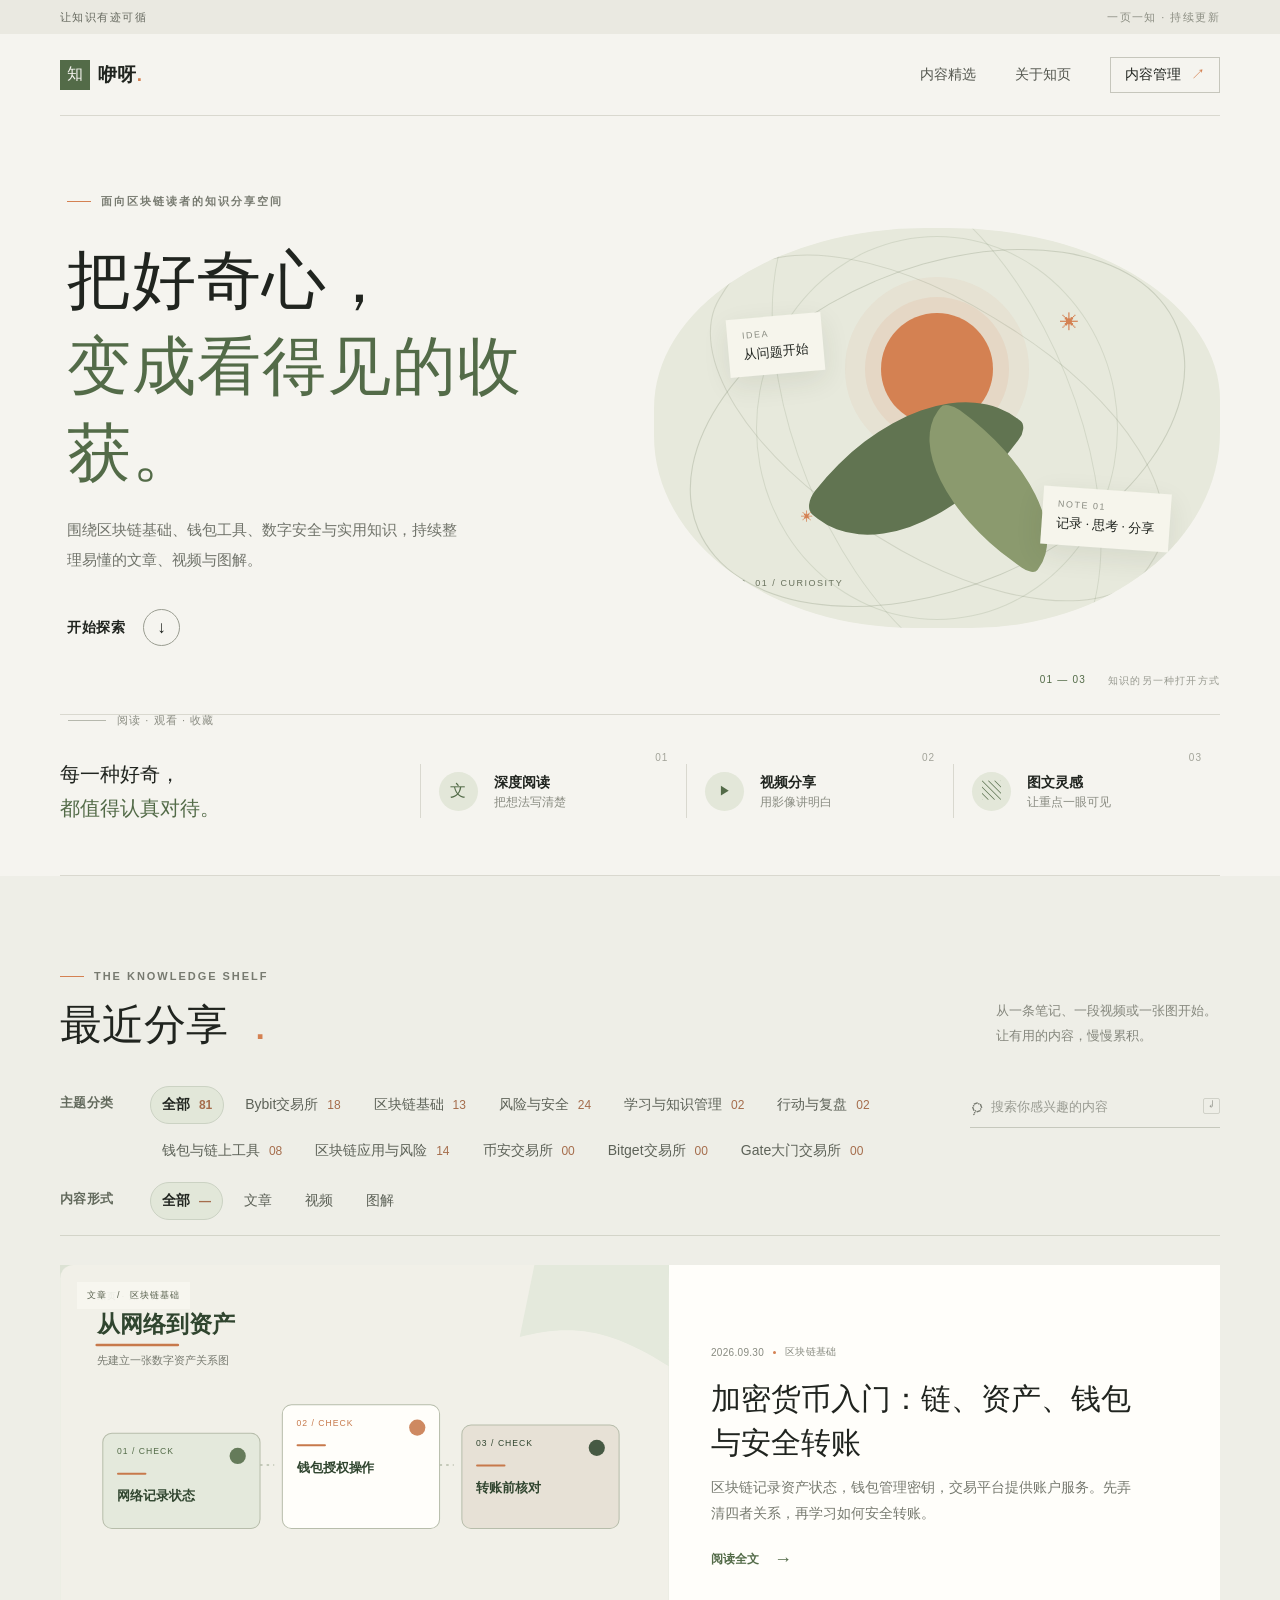
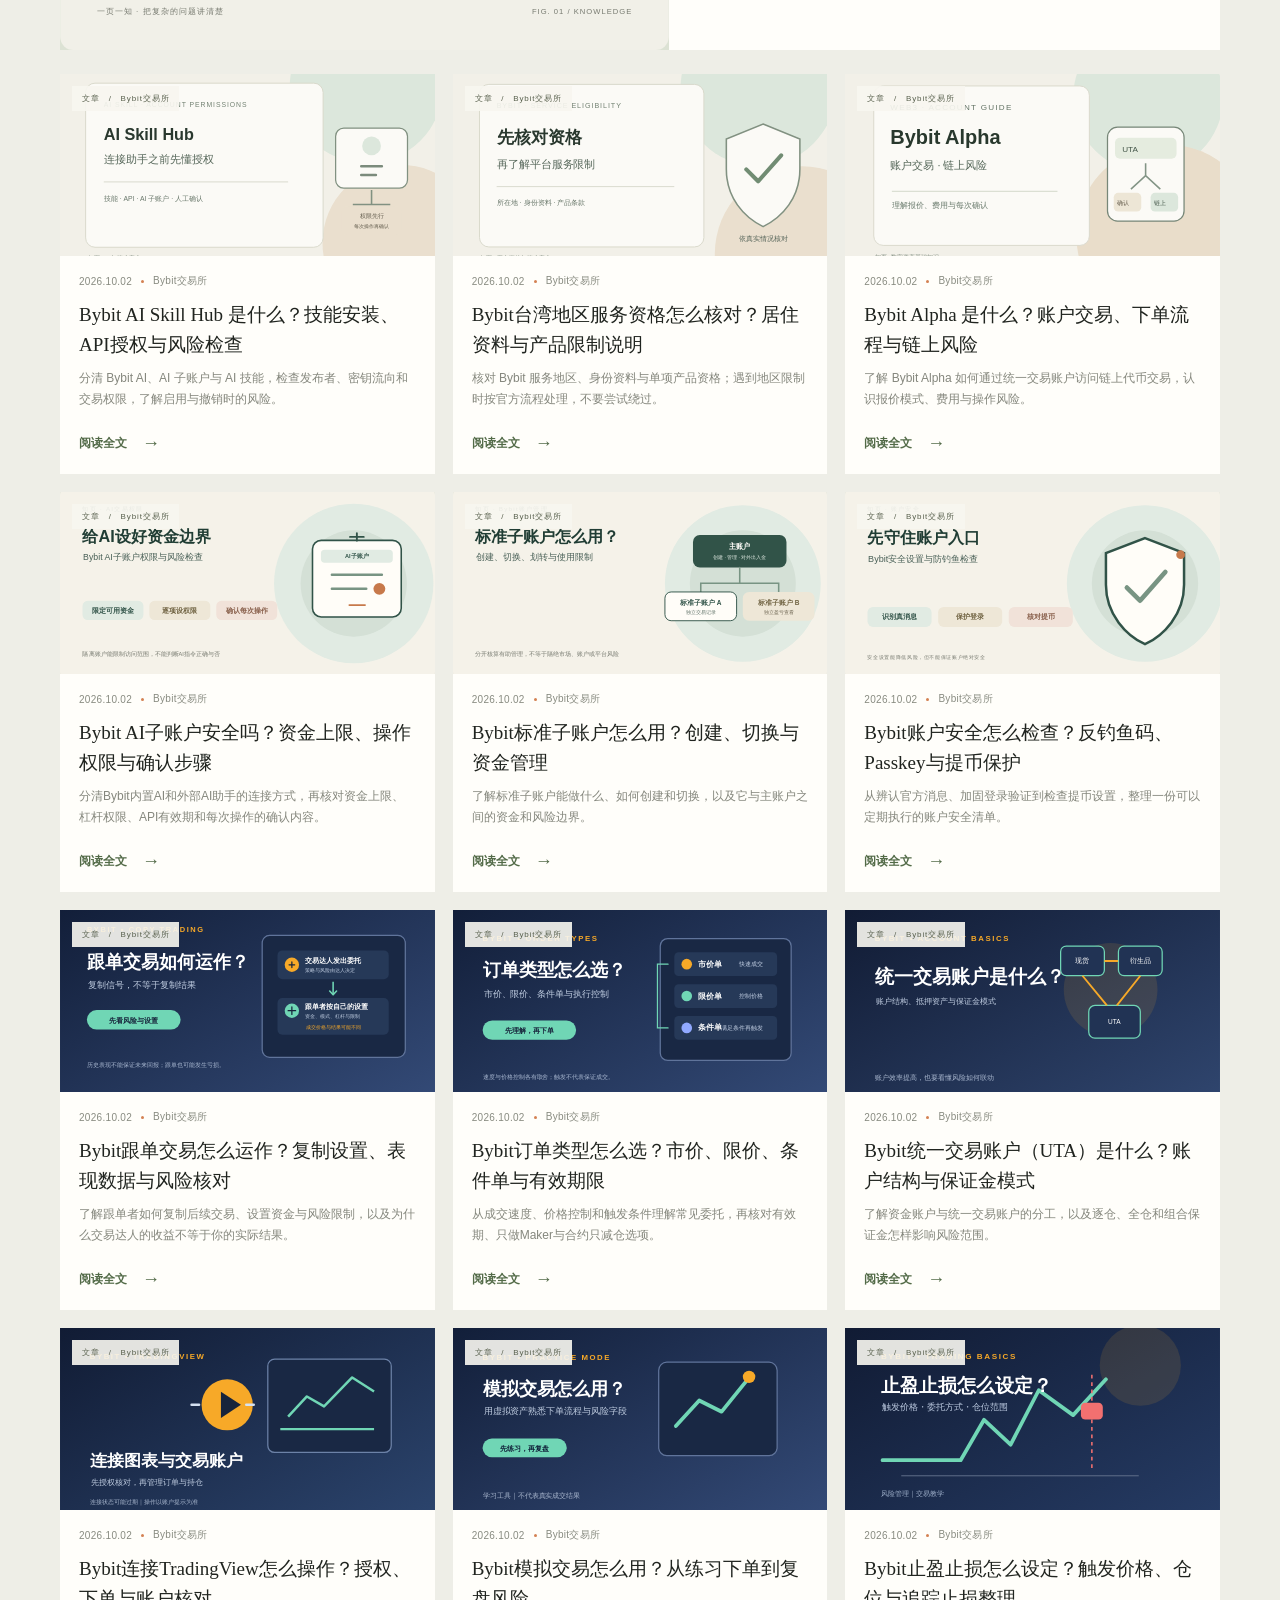
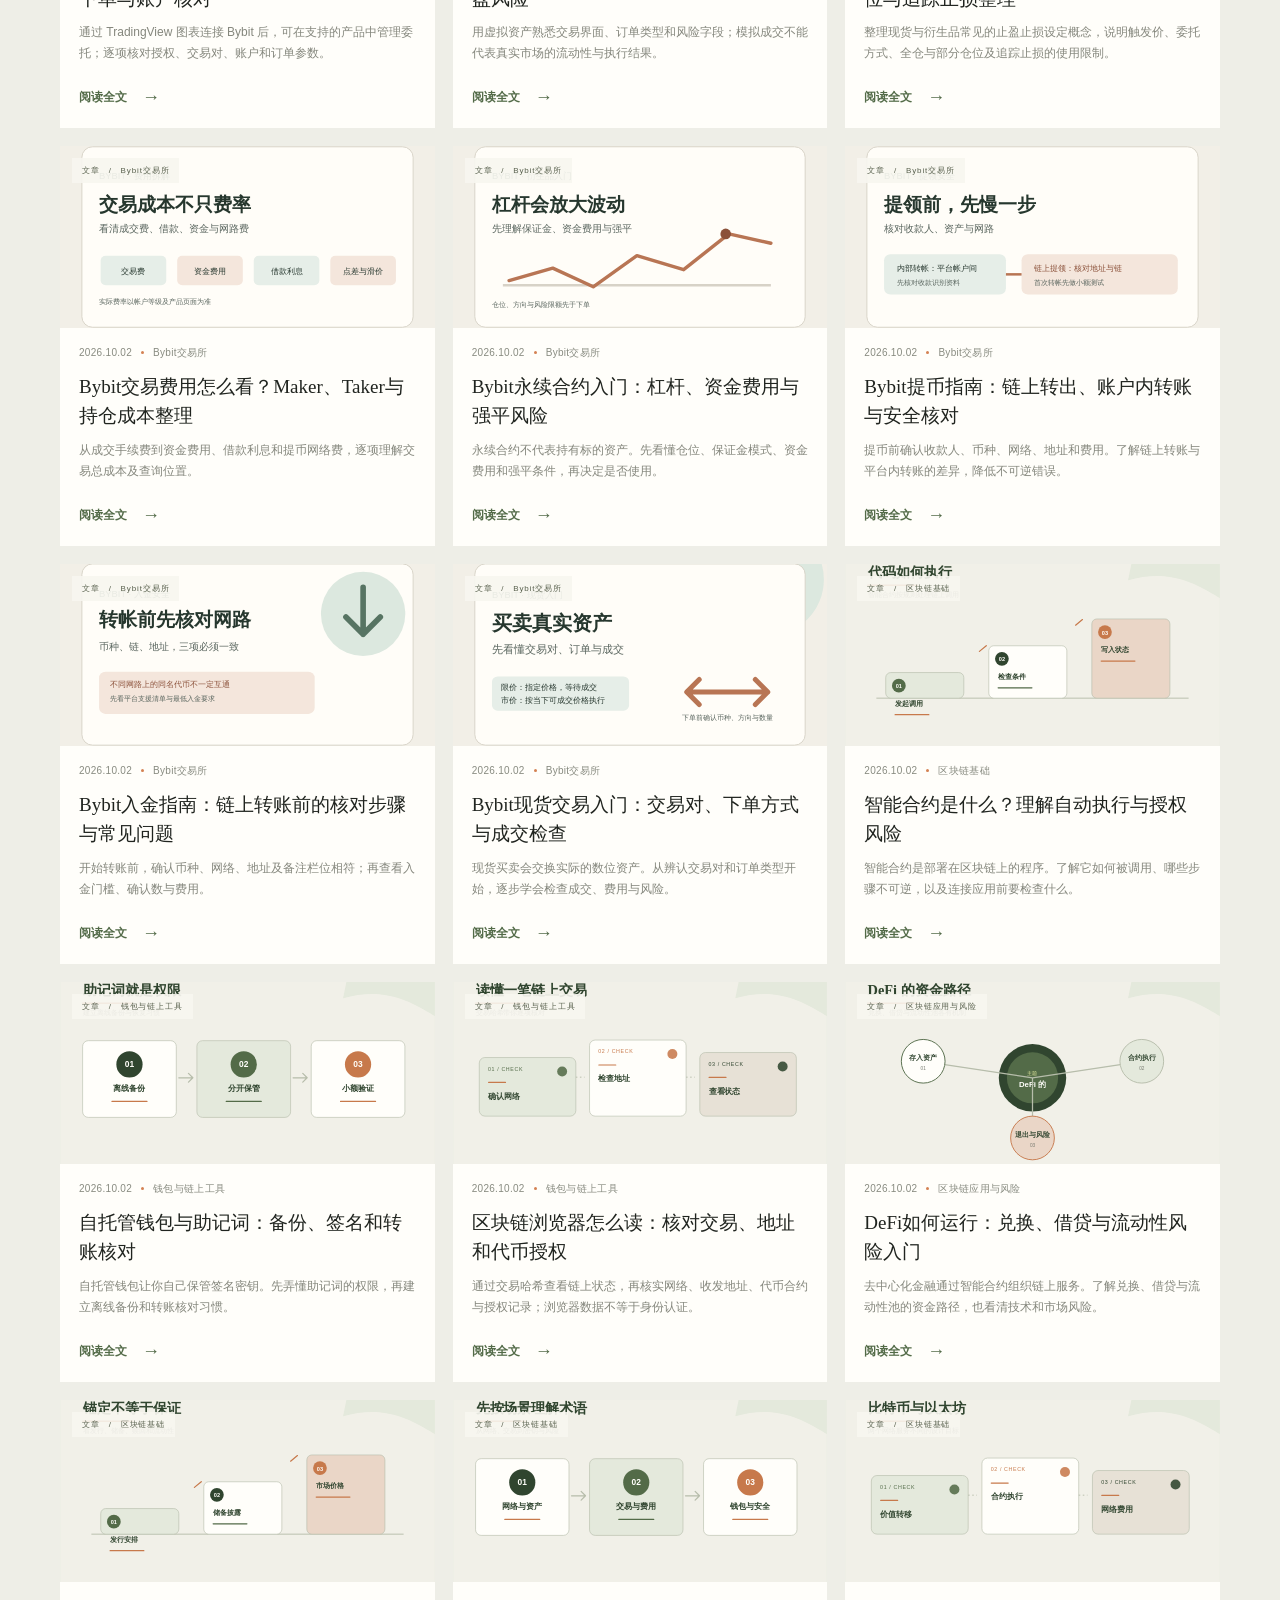
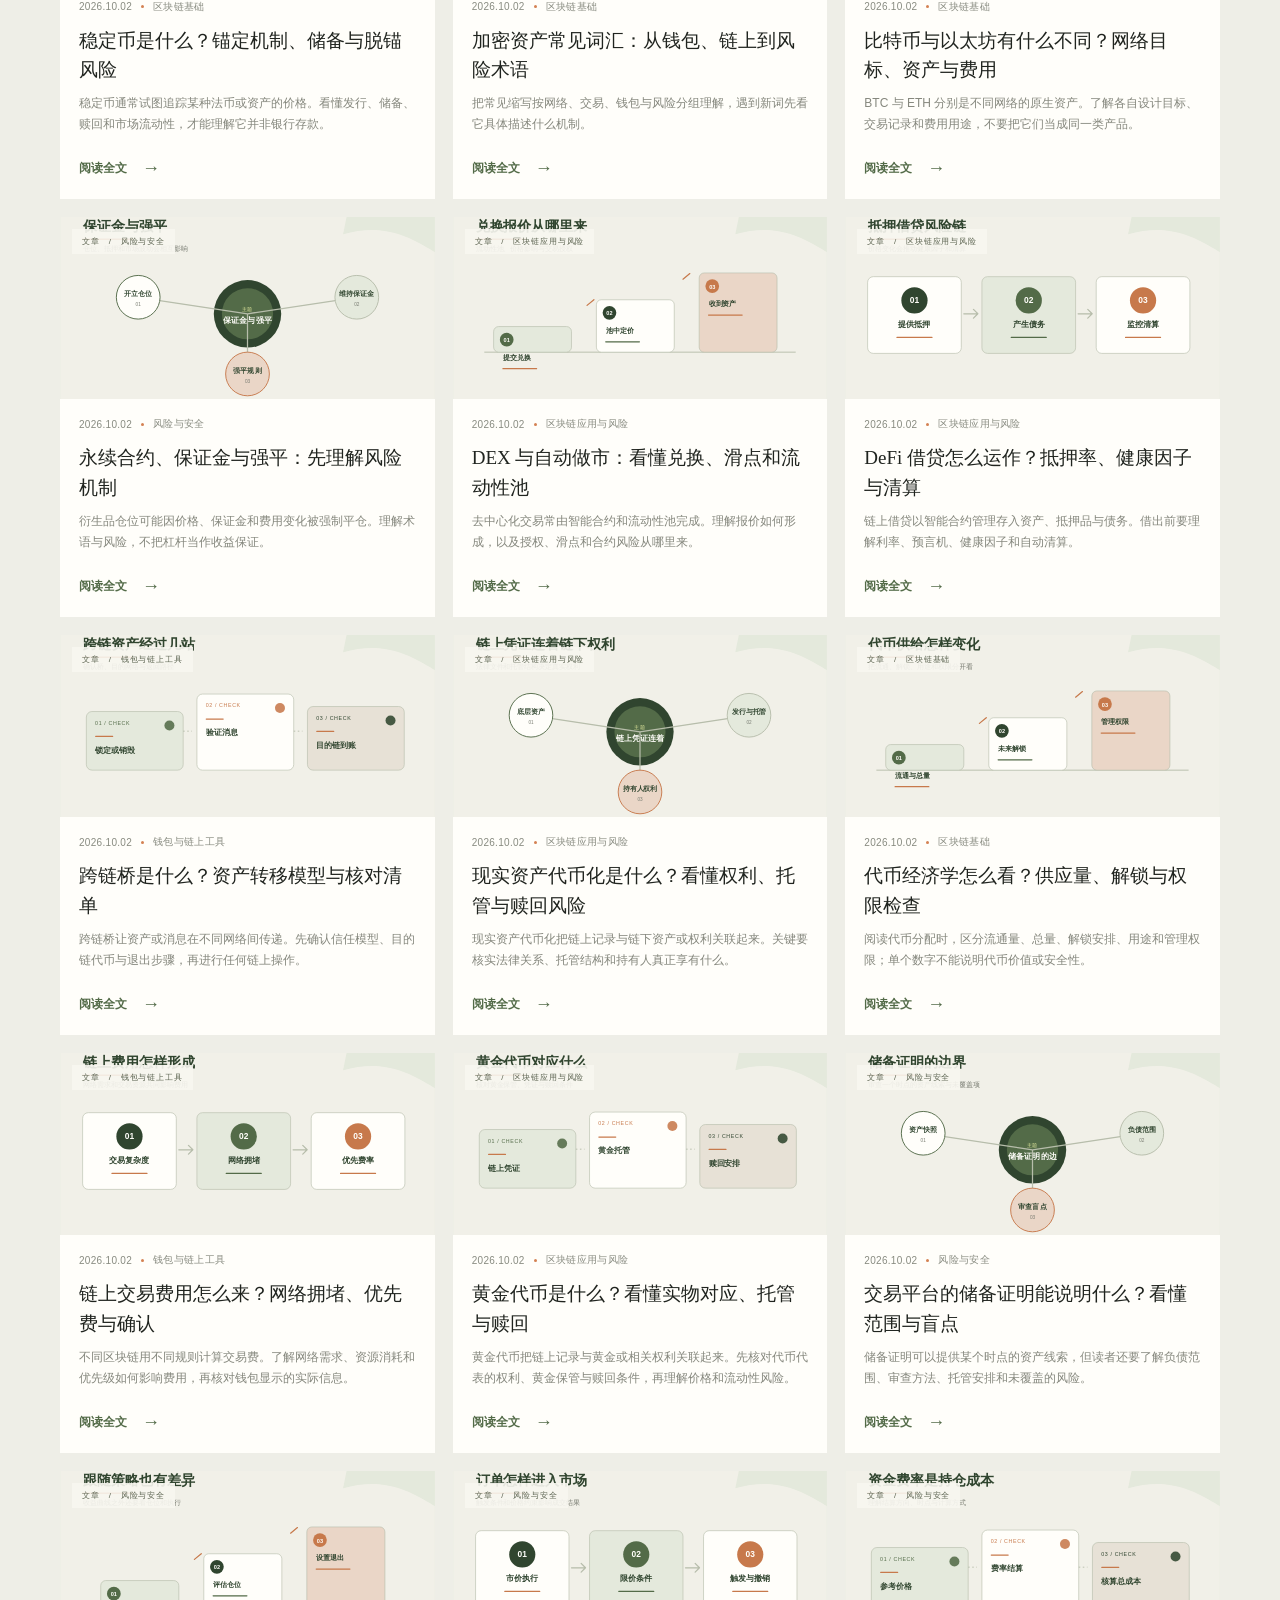
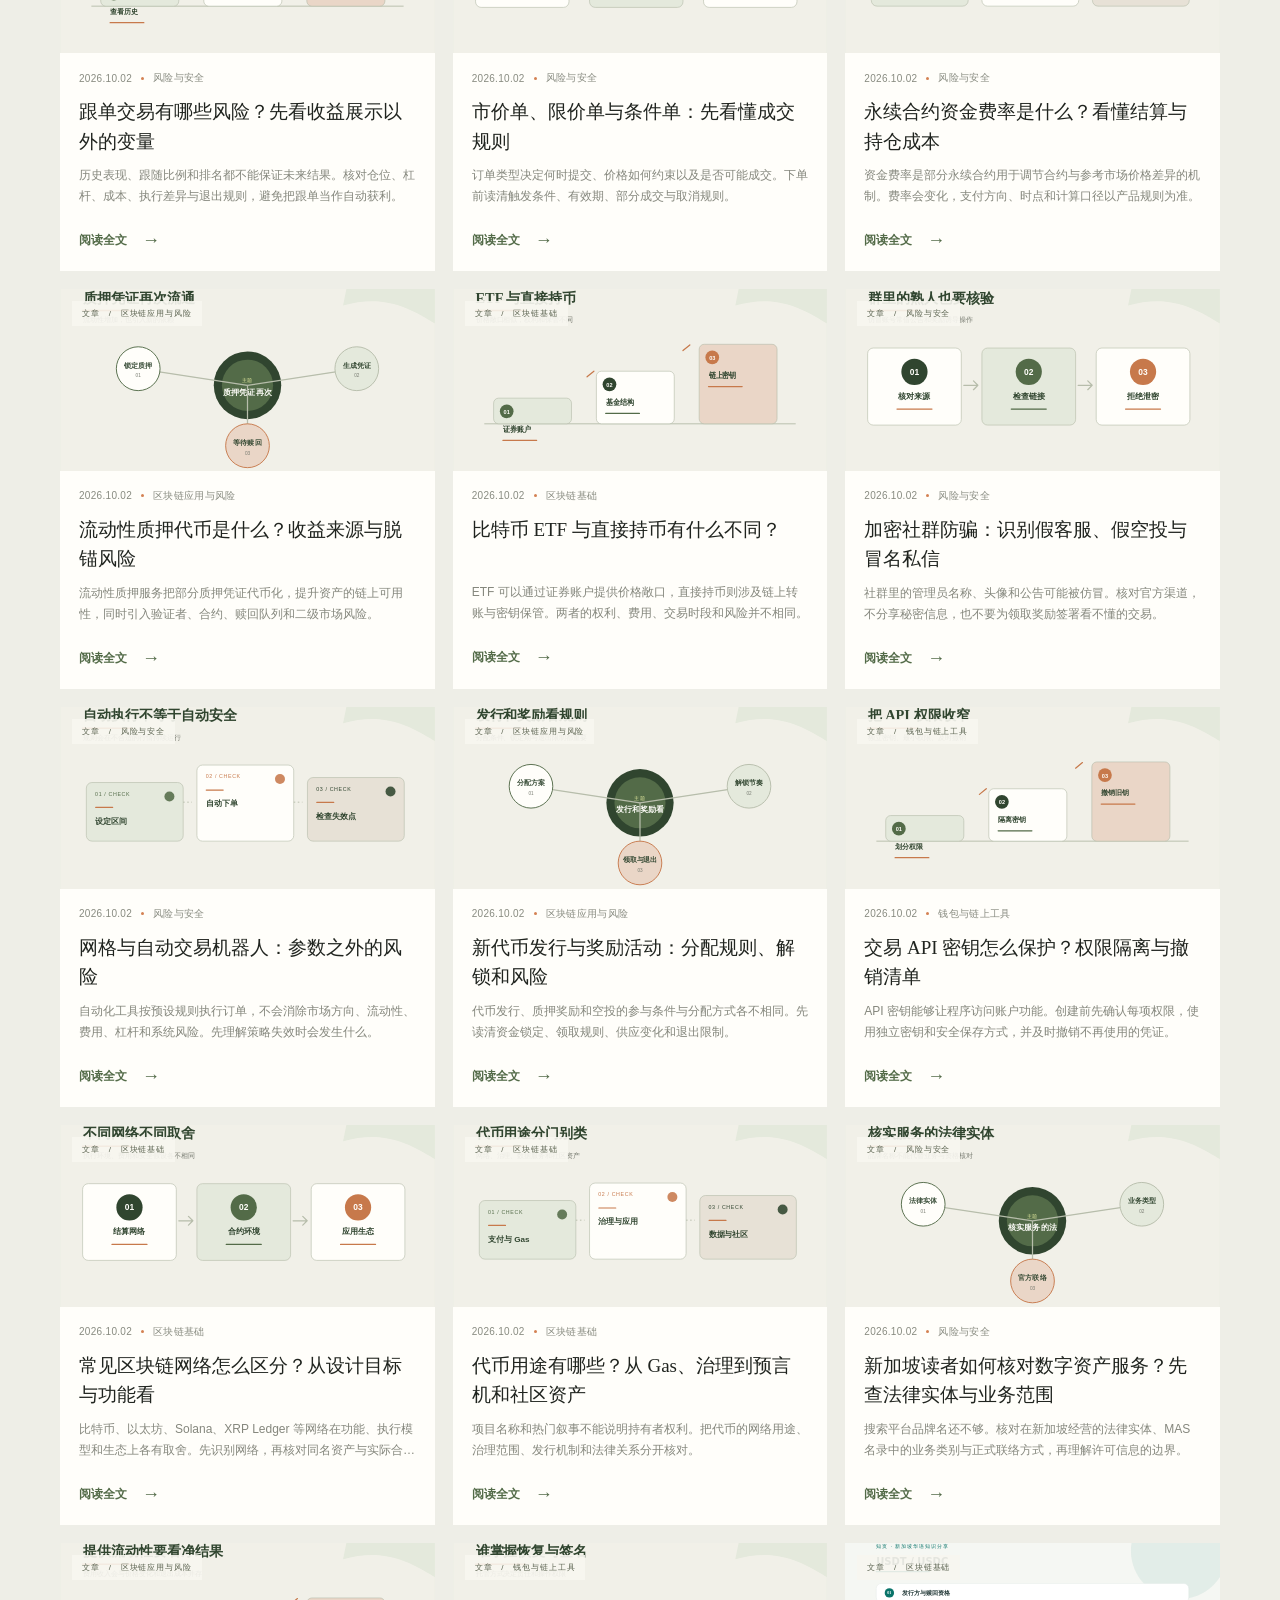
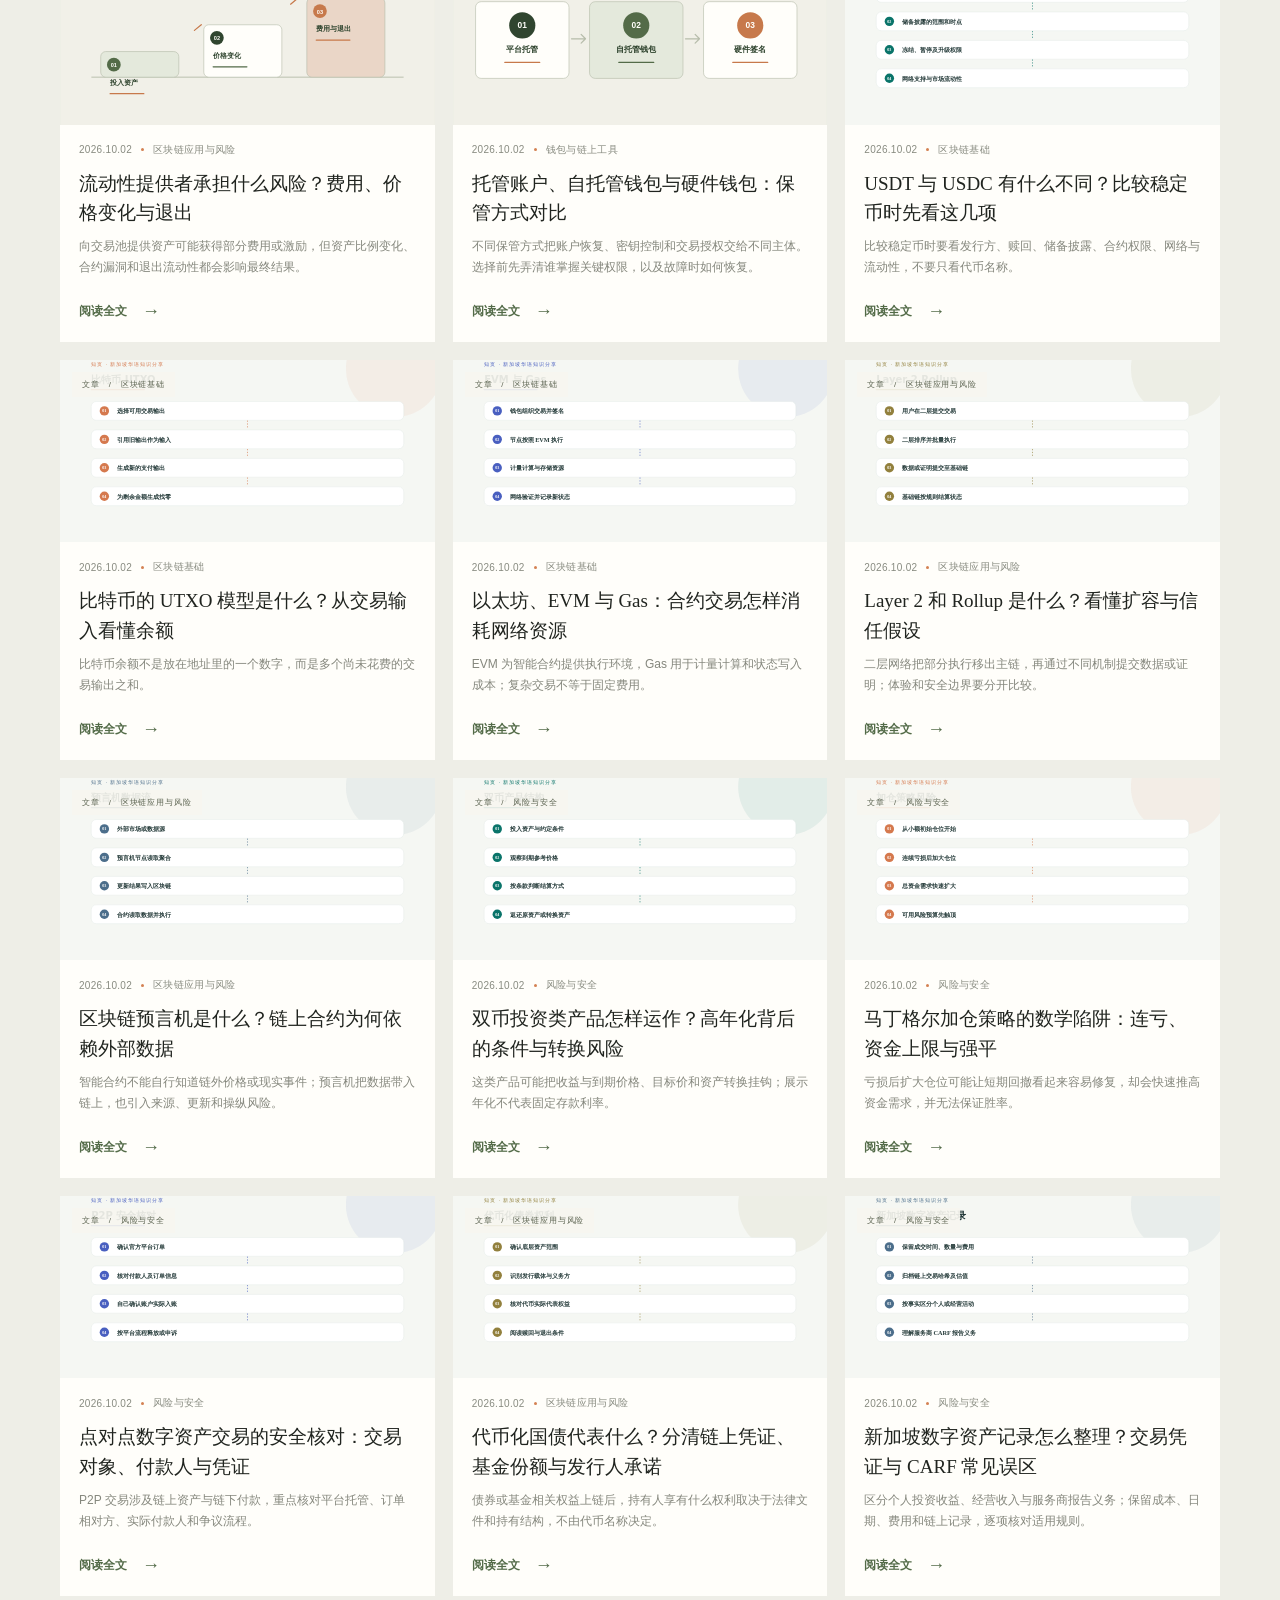
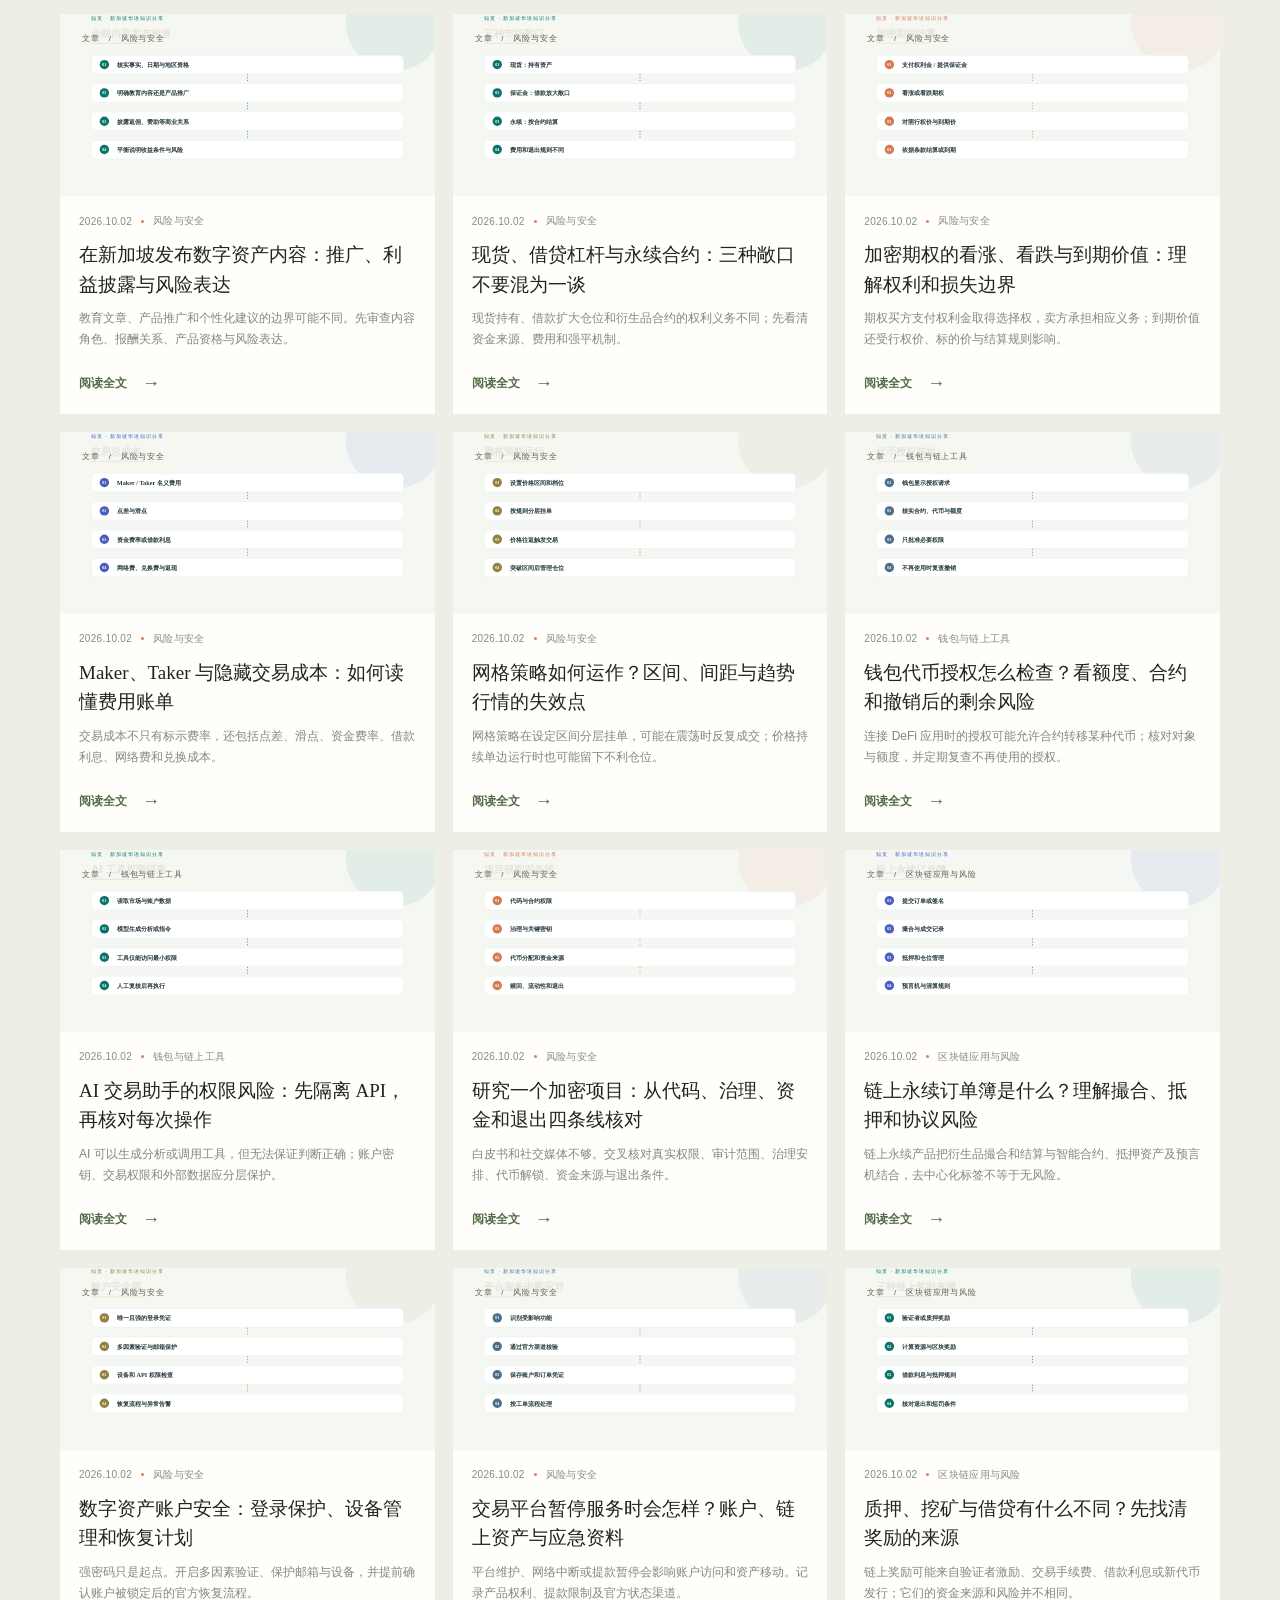
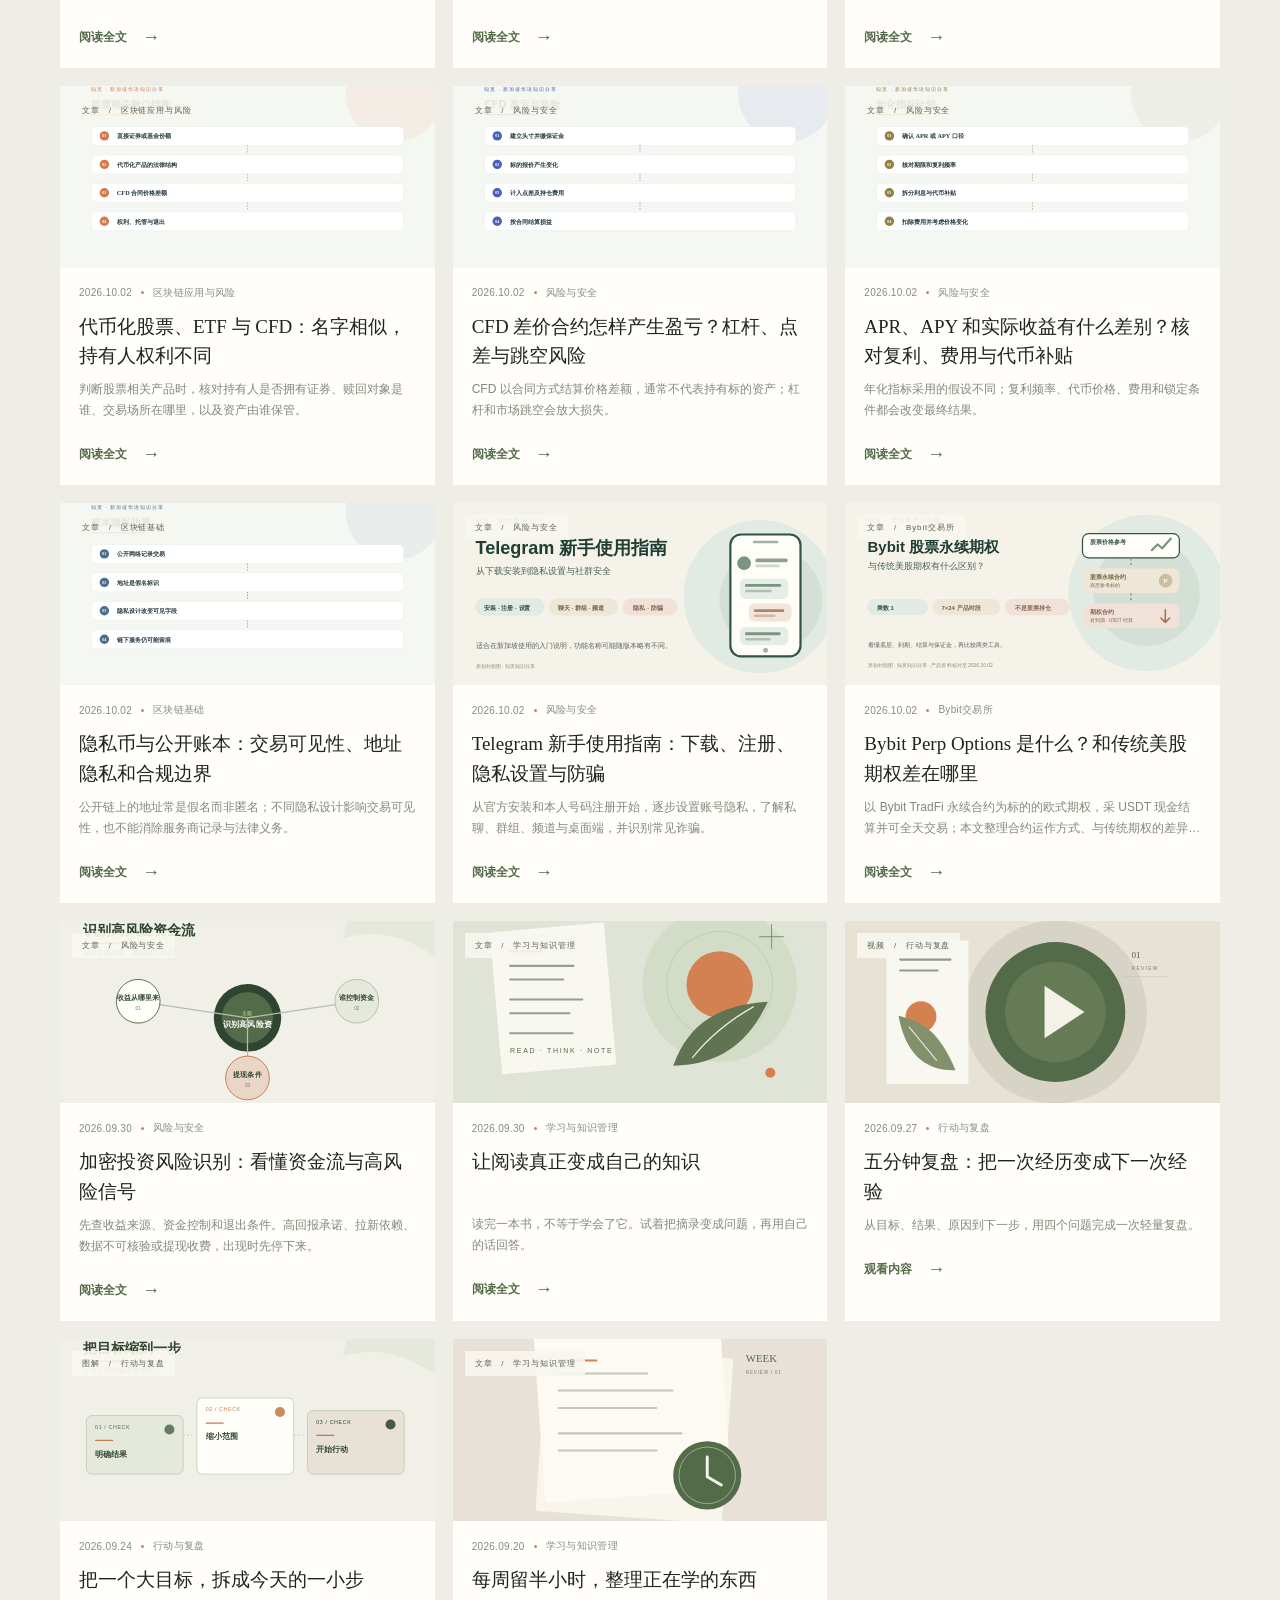
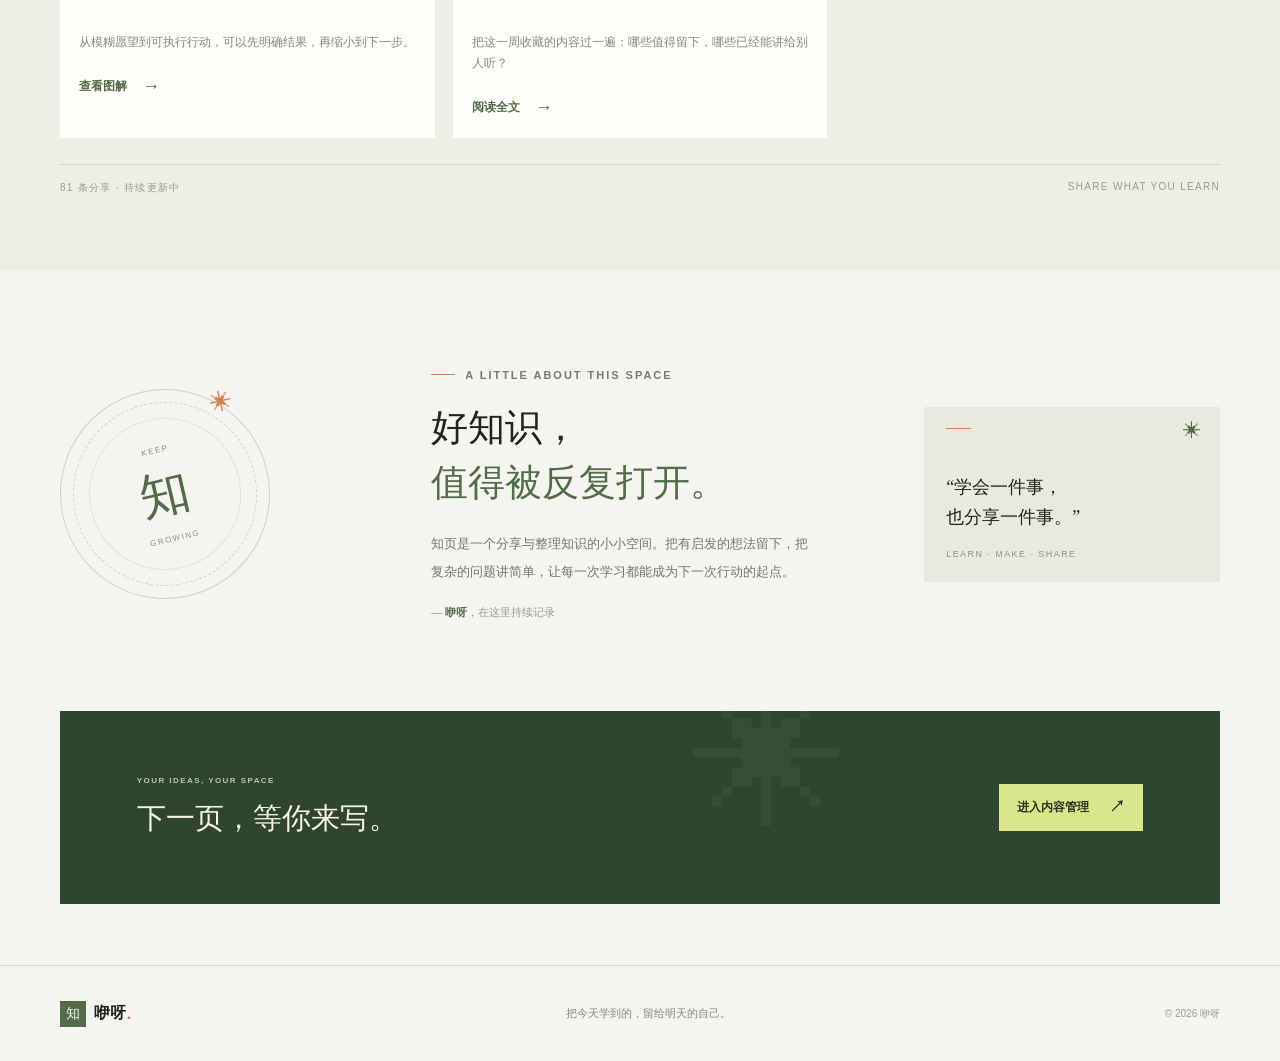
==== commit 39b4e25f: "Refresh page cache for AI Skill guide" ====
--- a/index.html
+++ b/index.html
@@ -7,8 +7,8 @@
   <meta name="description" content="一个持续更新的知识分享空间，记录实用方法、学习心得、视频与图解。">
   <title>知页 · 知识分享</title>
   <link rel="icon" href="./favicon.svg" type="image/svg+xml">
-  <link rel="stylesheet" href="./styles.css?v=20261002-18">
-  <script src="./app.js?v=20261002-18" defer></script>
+  <link rel="stylesheet" href="./styles.css?v=20261002-19">
+  <script src="./app.js?v=20261002-19" defer></script>
 </head>
 <body>
   <div class="topline"><span>让知识有迹可循</span><span id="today-note">一页一知 · 持续更新</span></div>
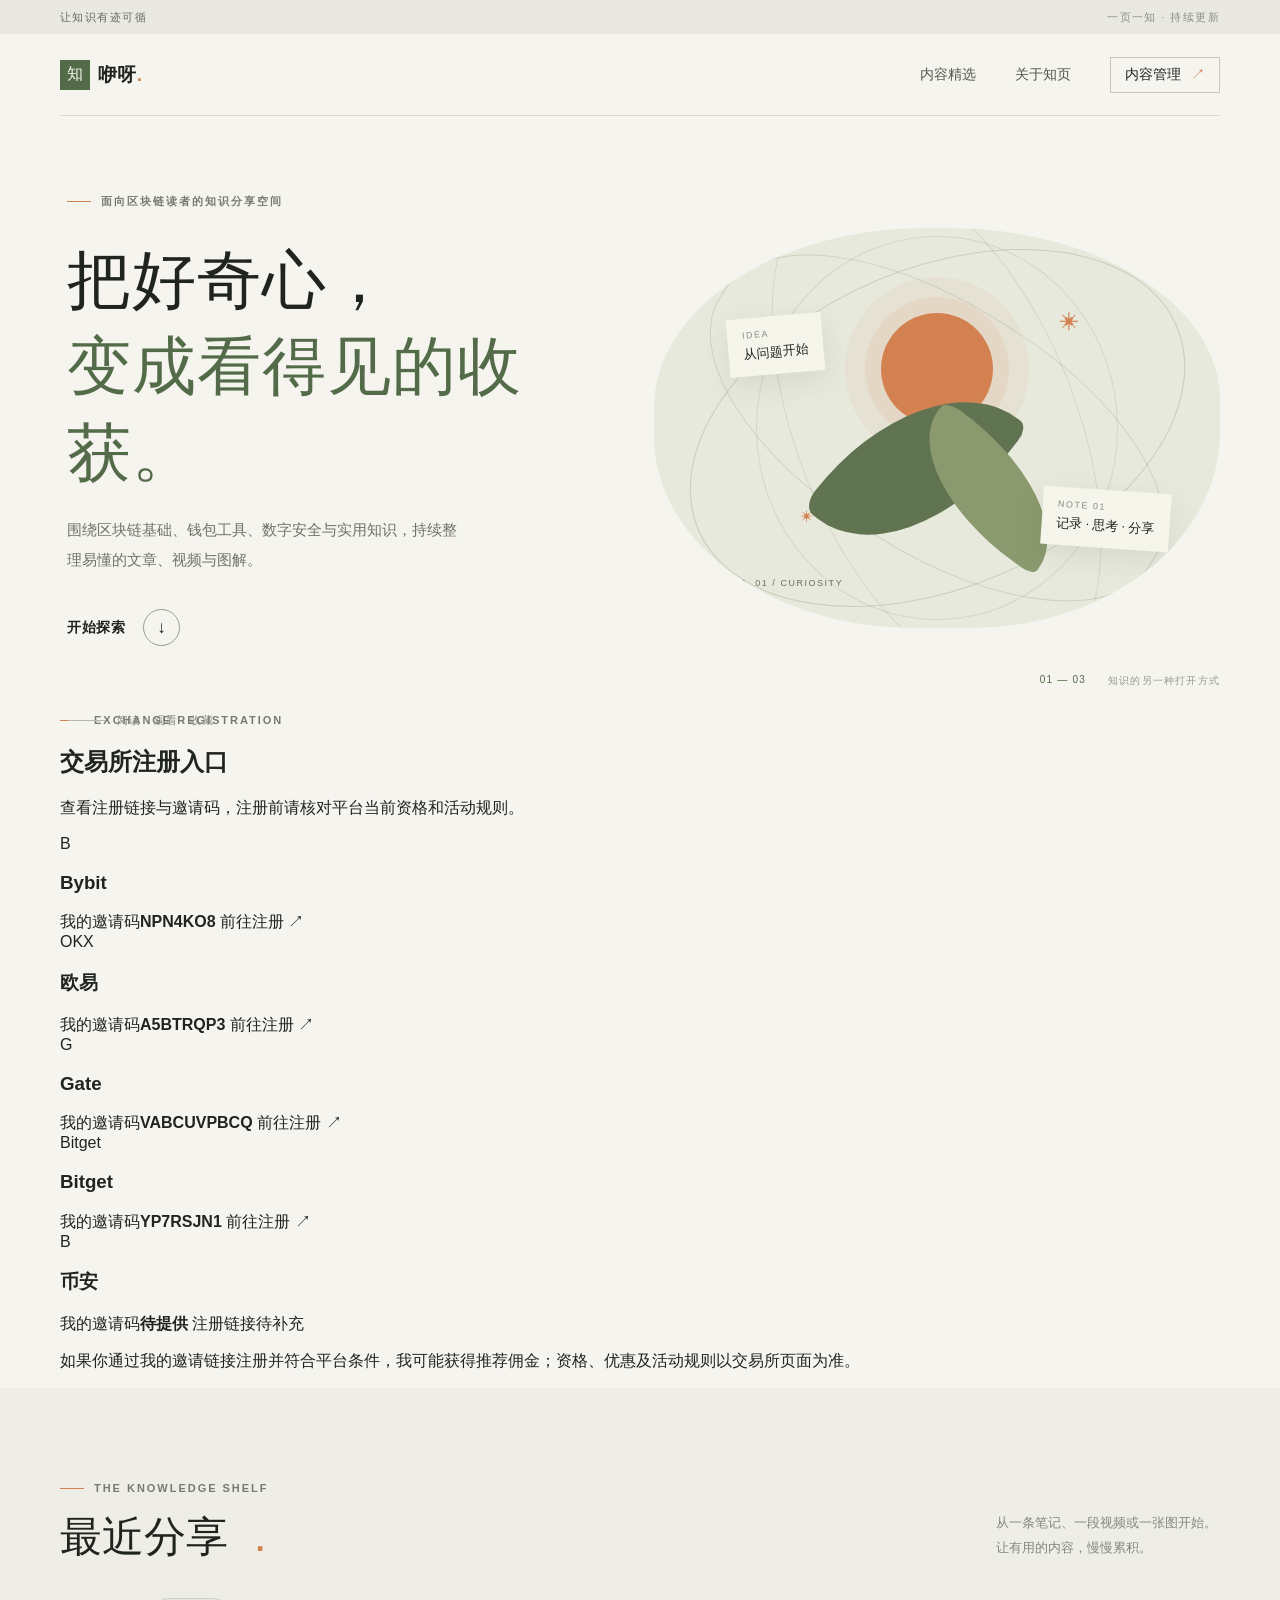
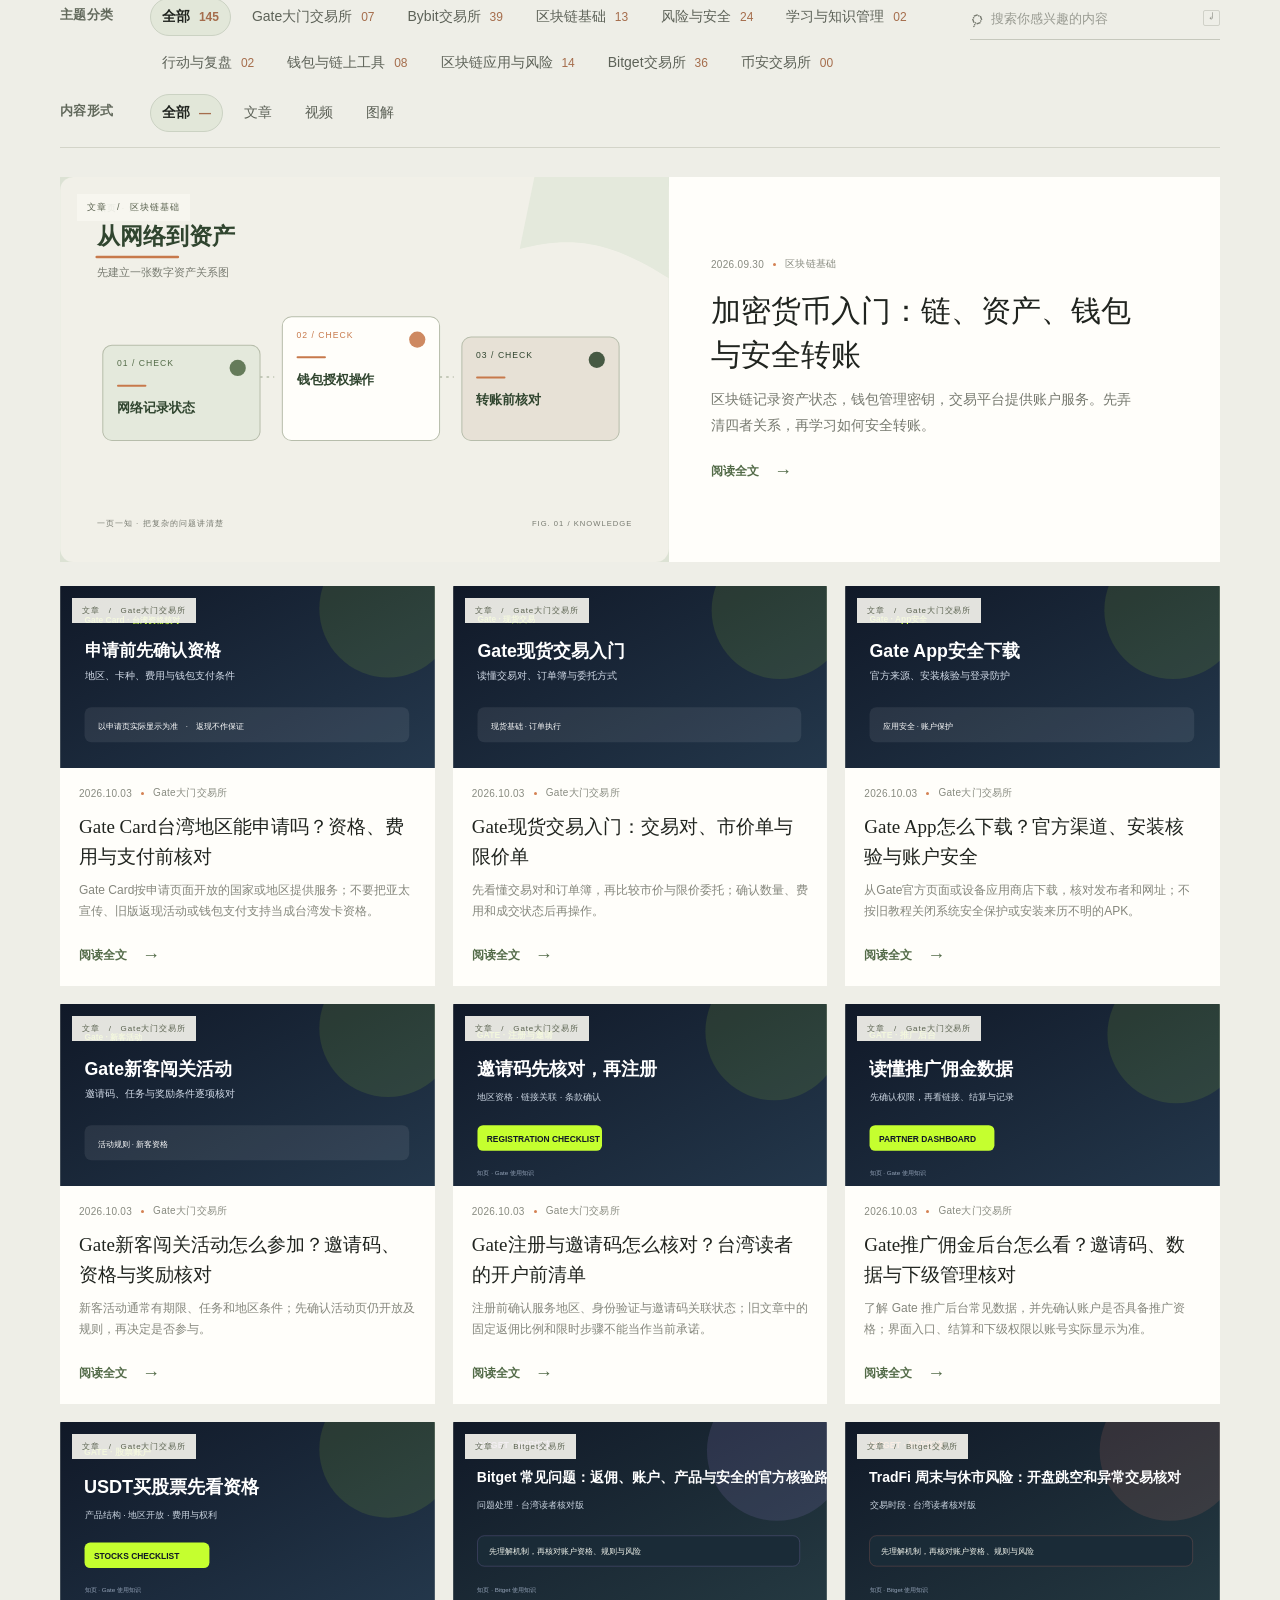
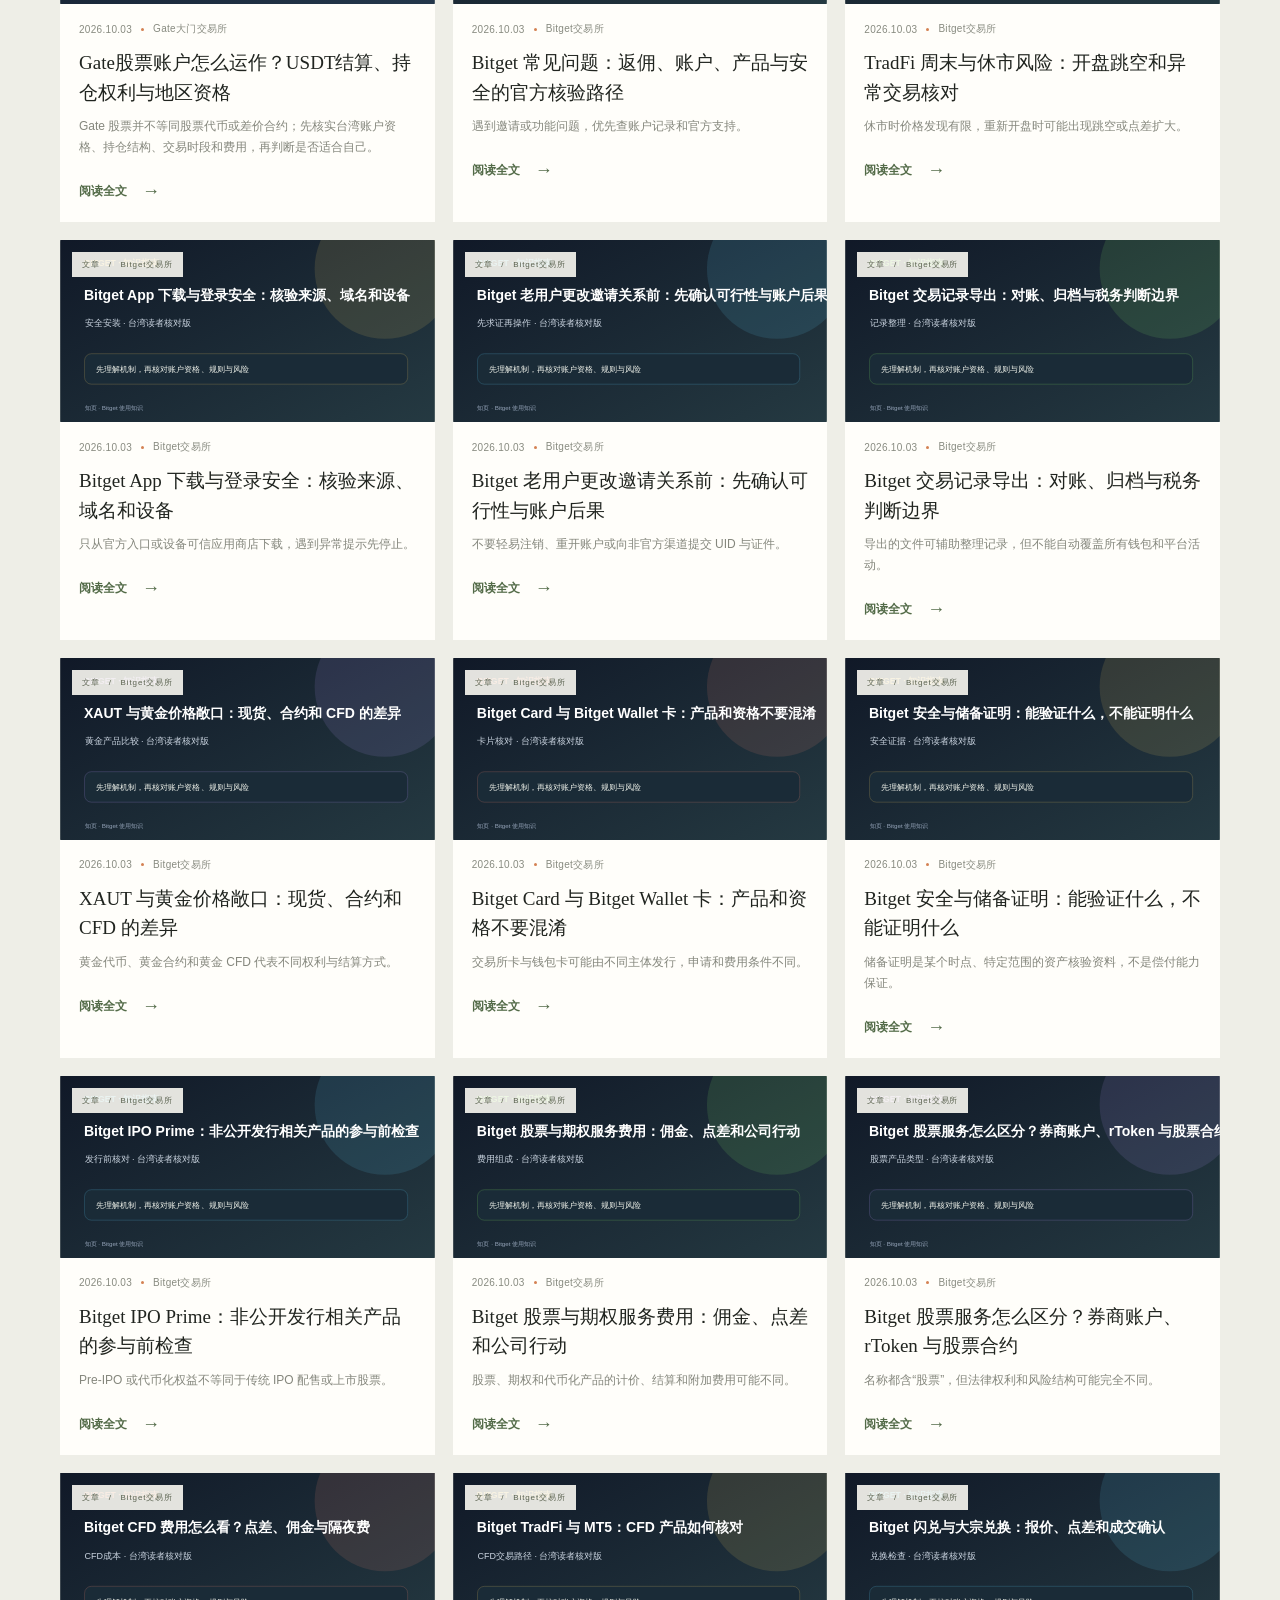
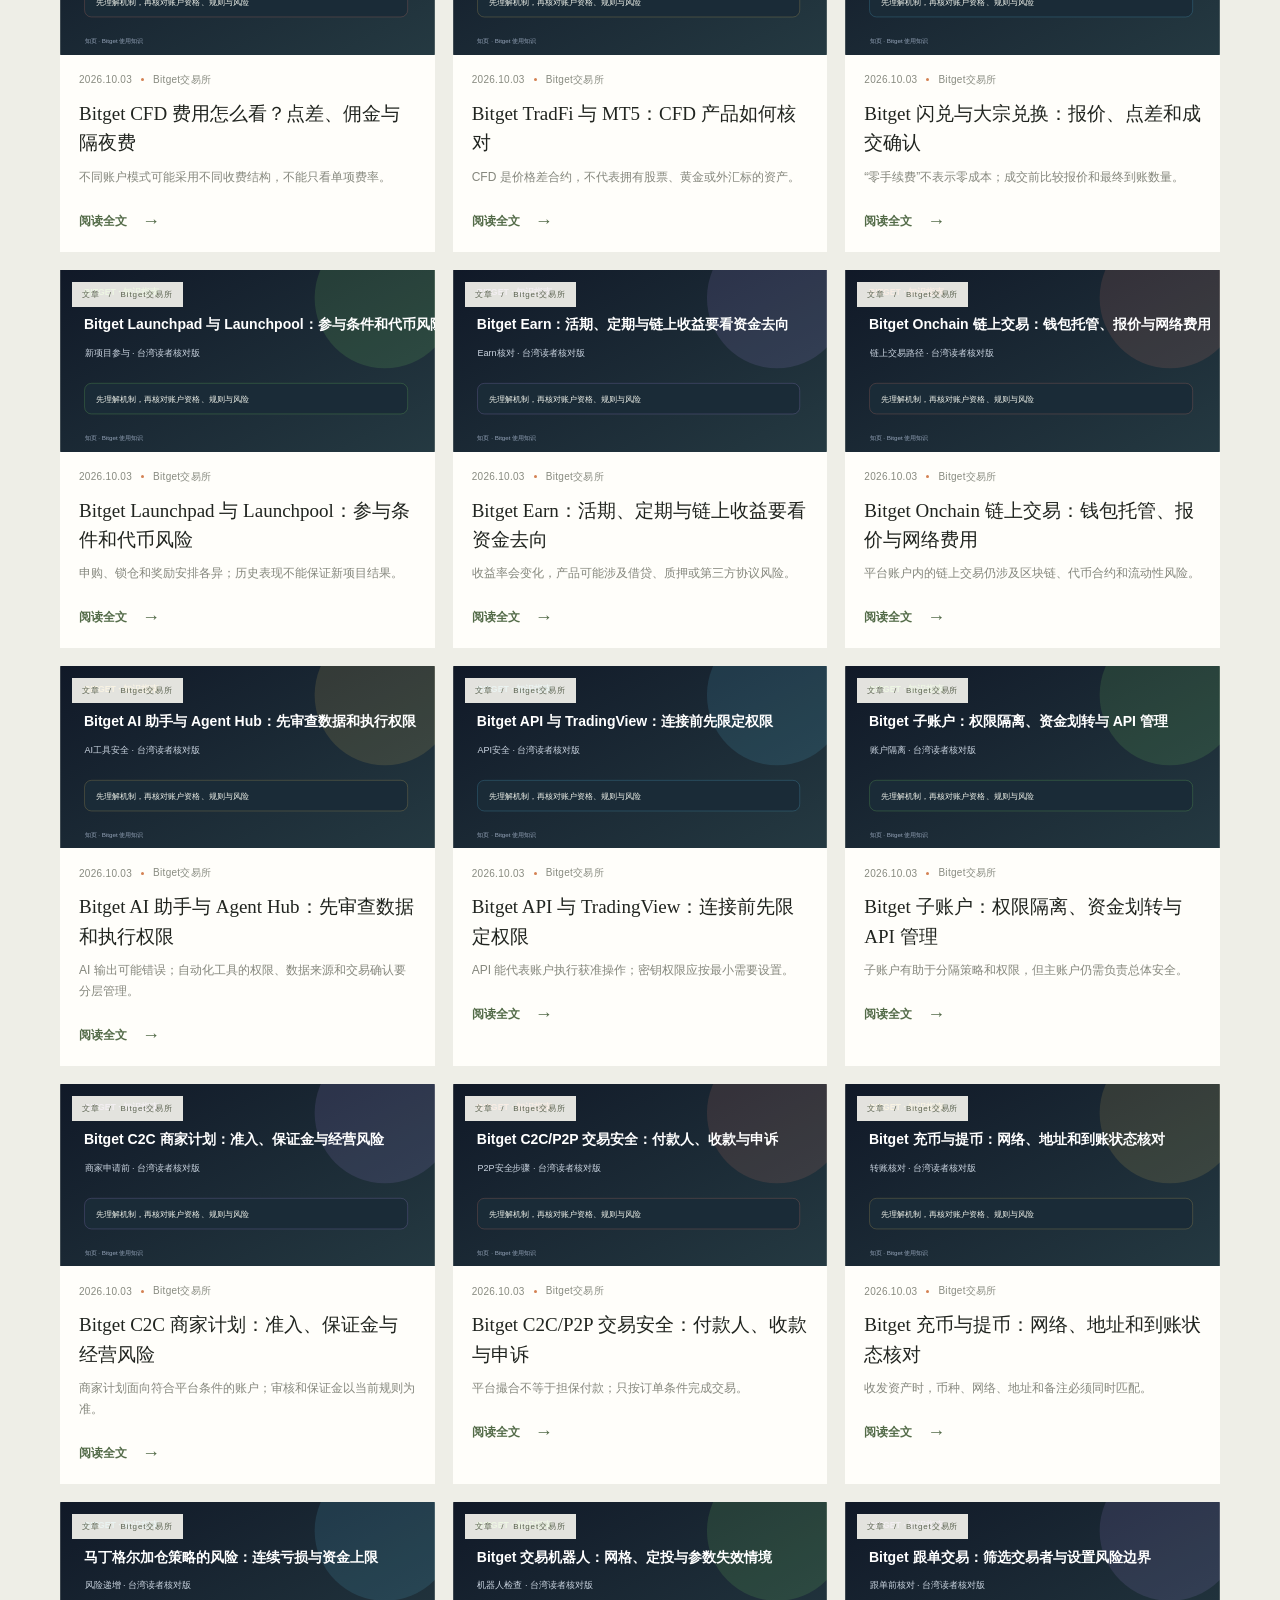
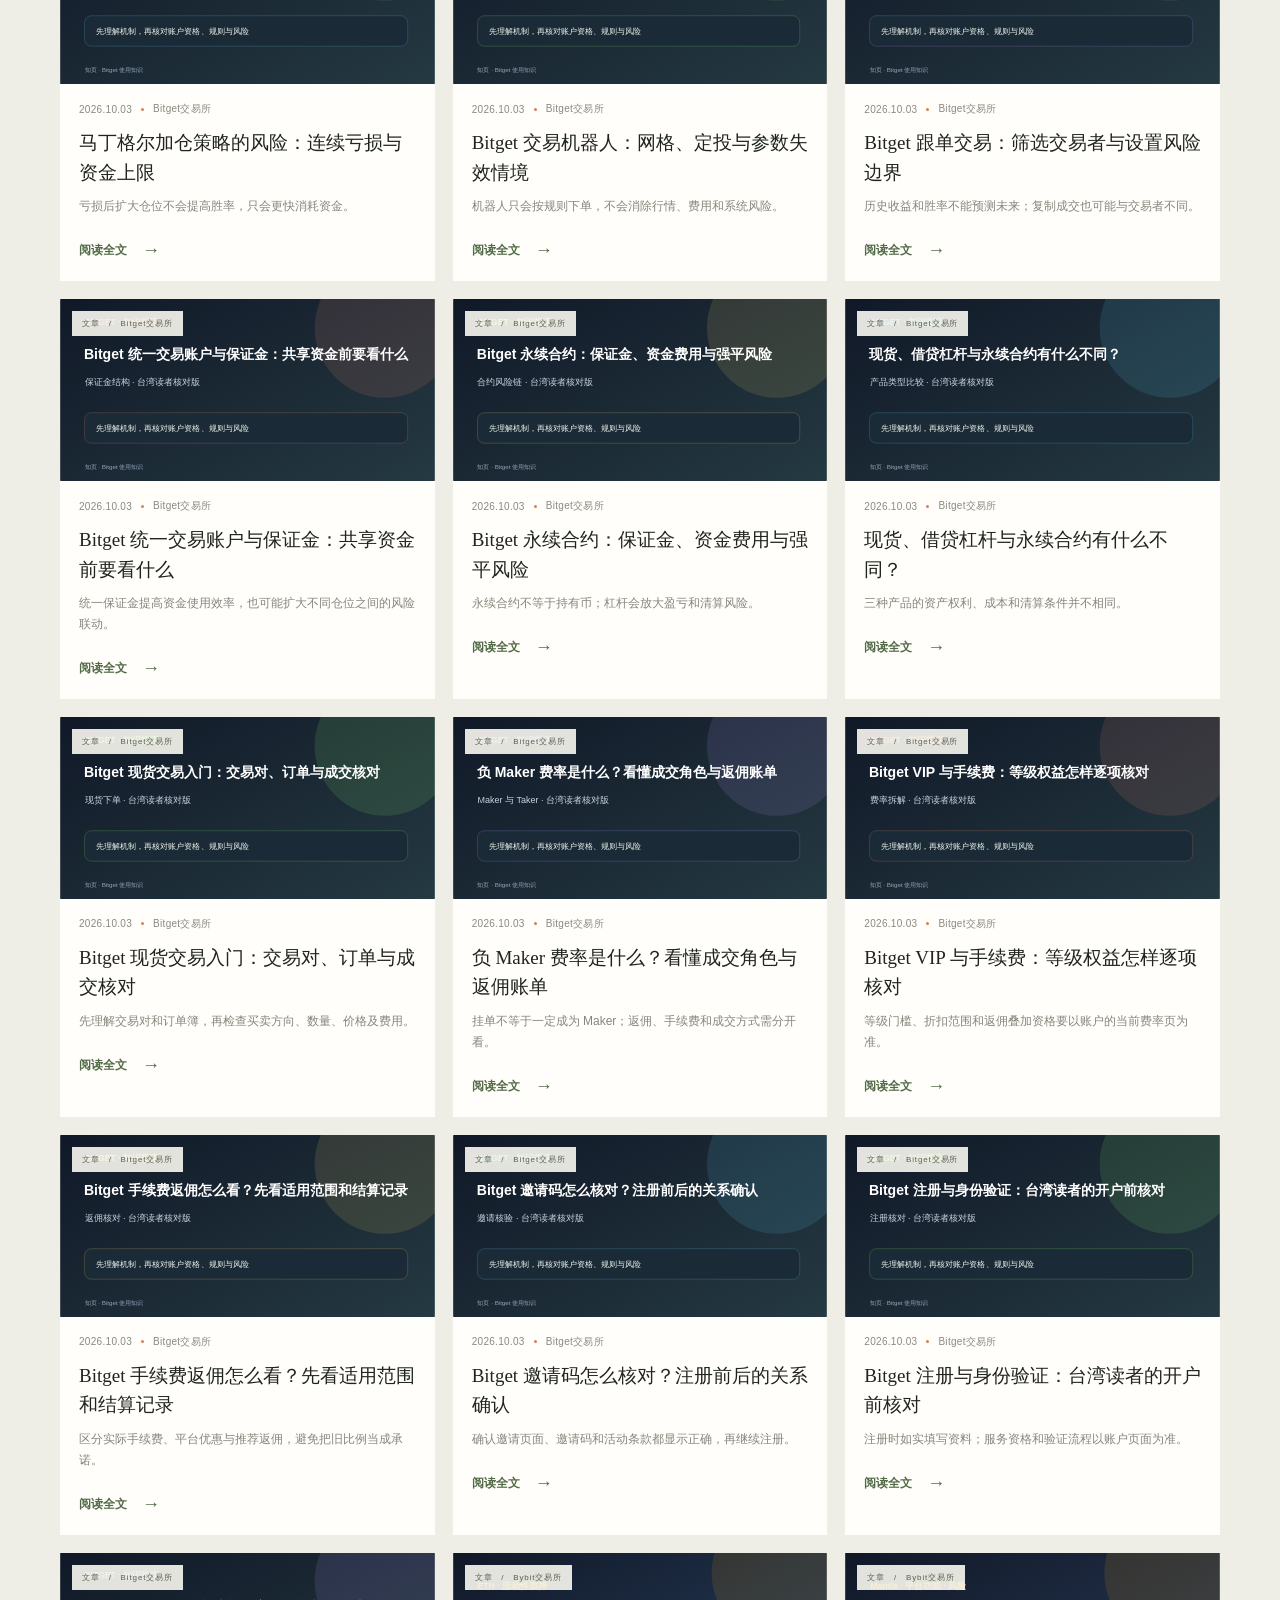
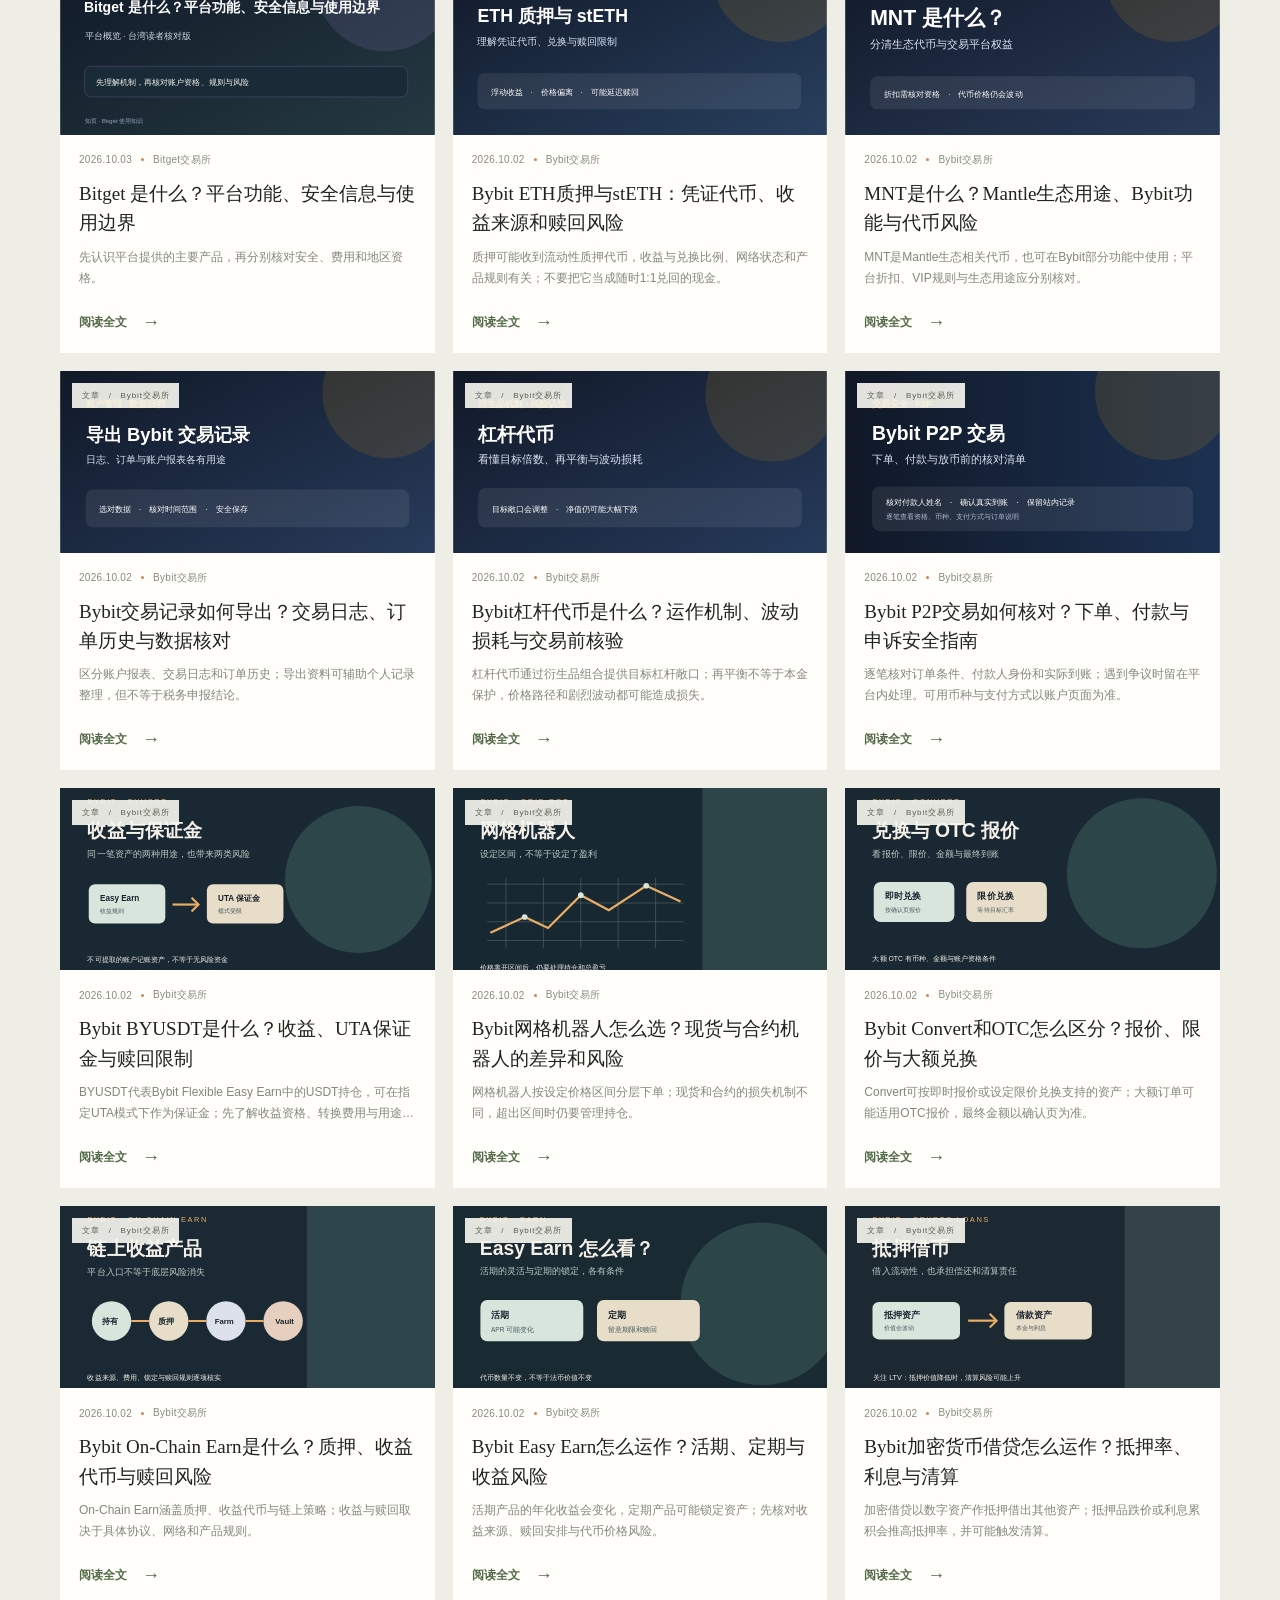
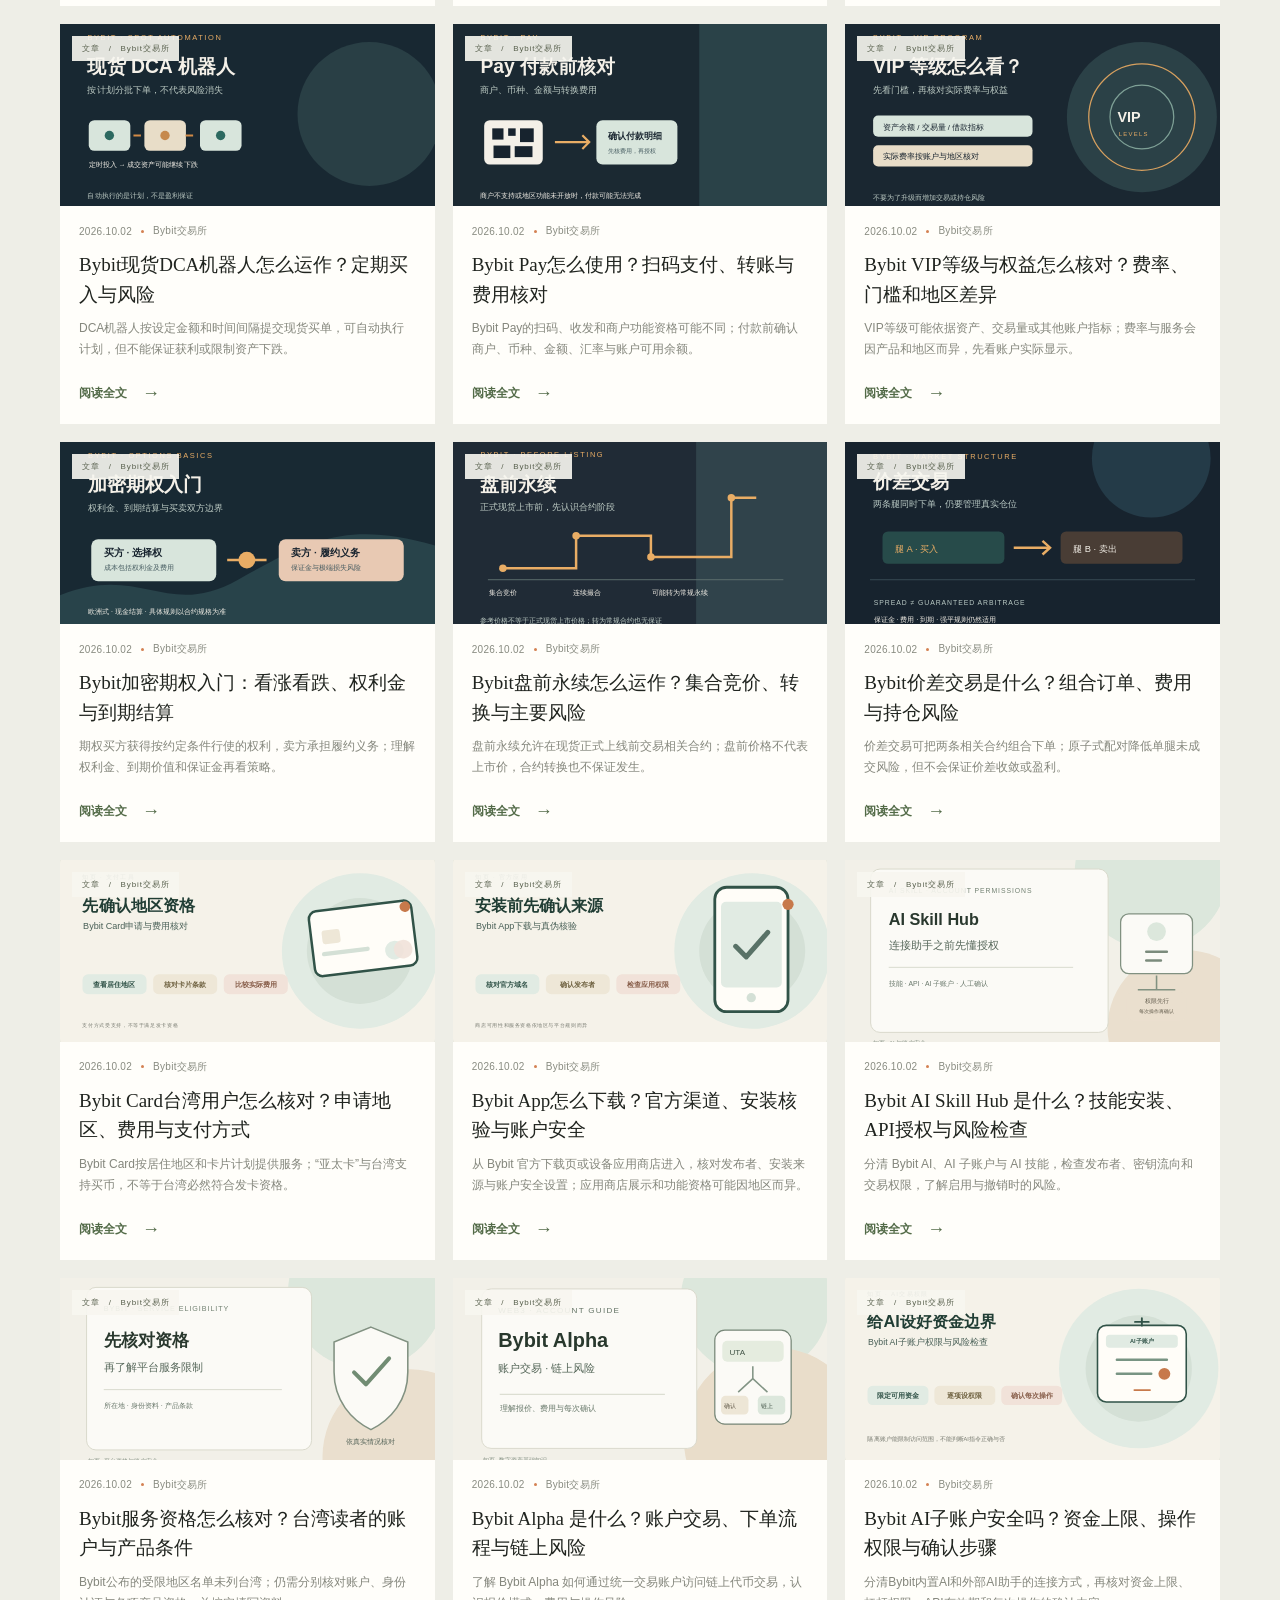
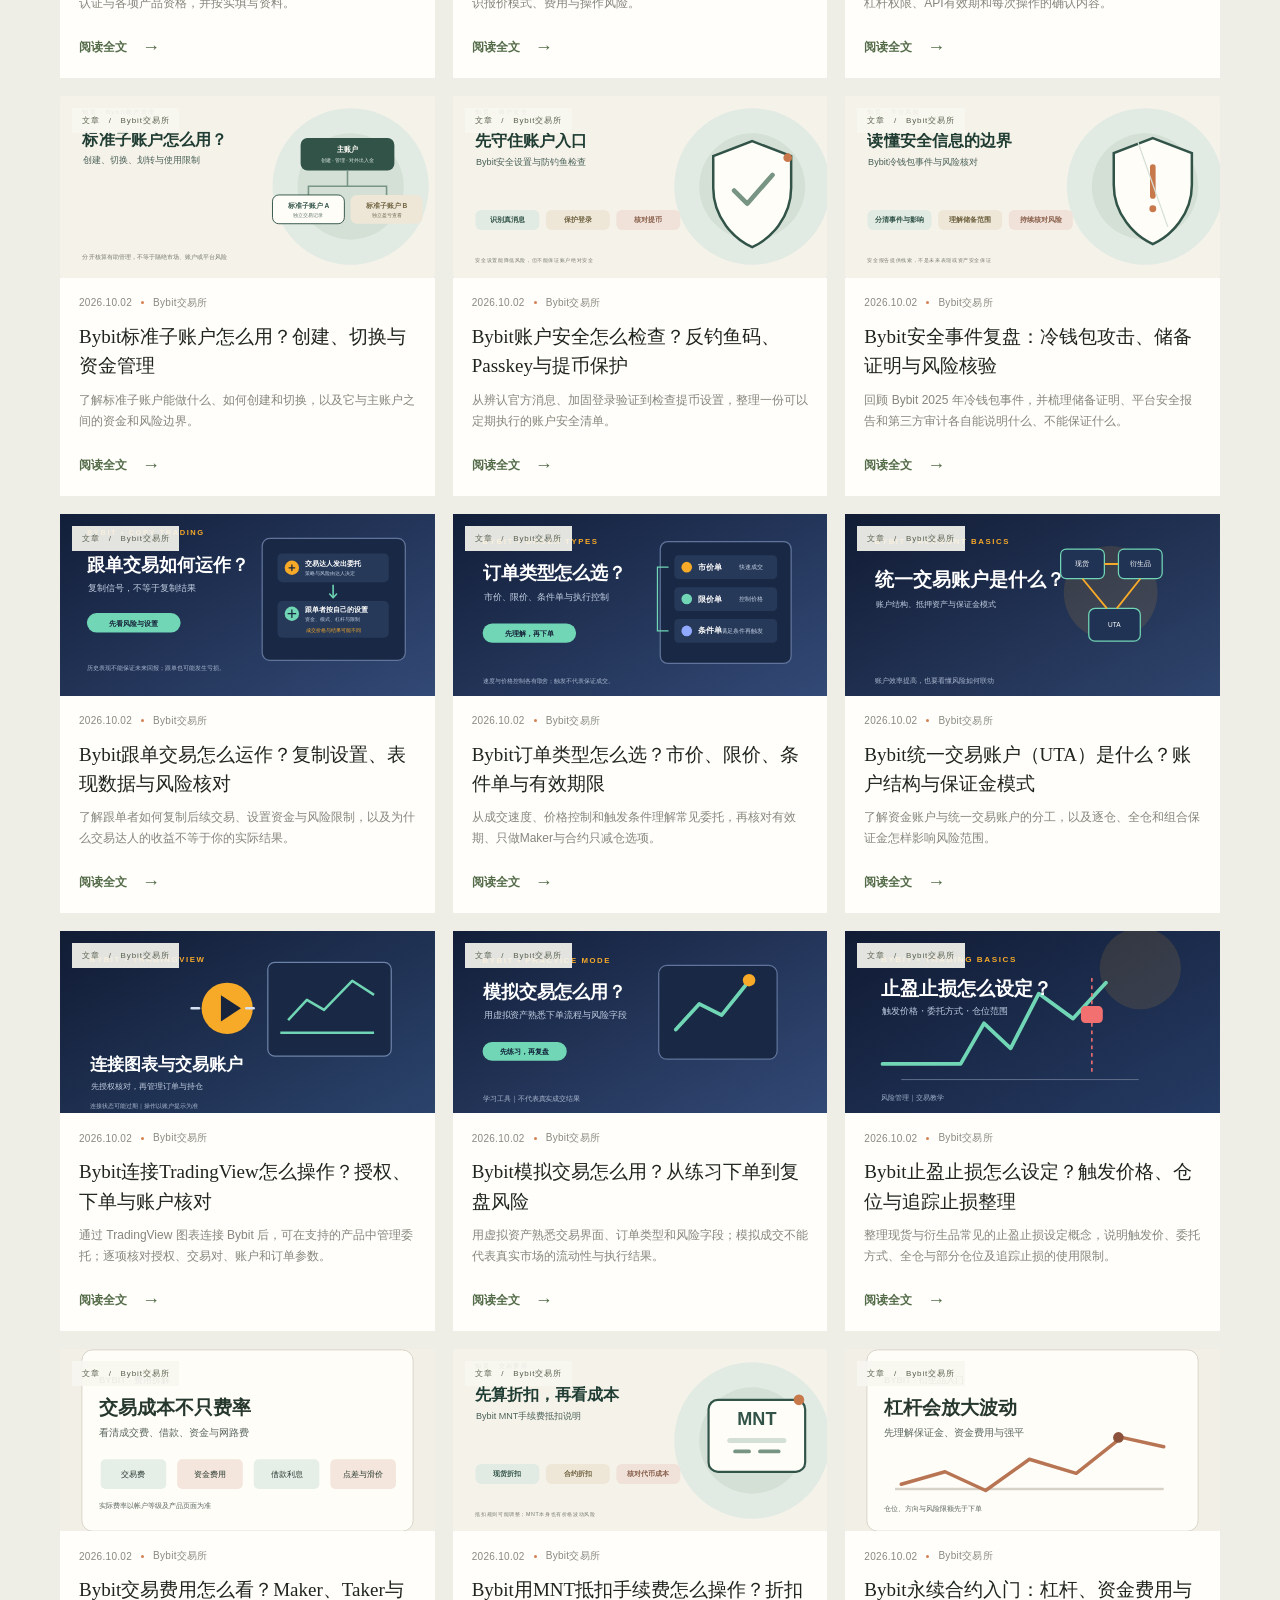
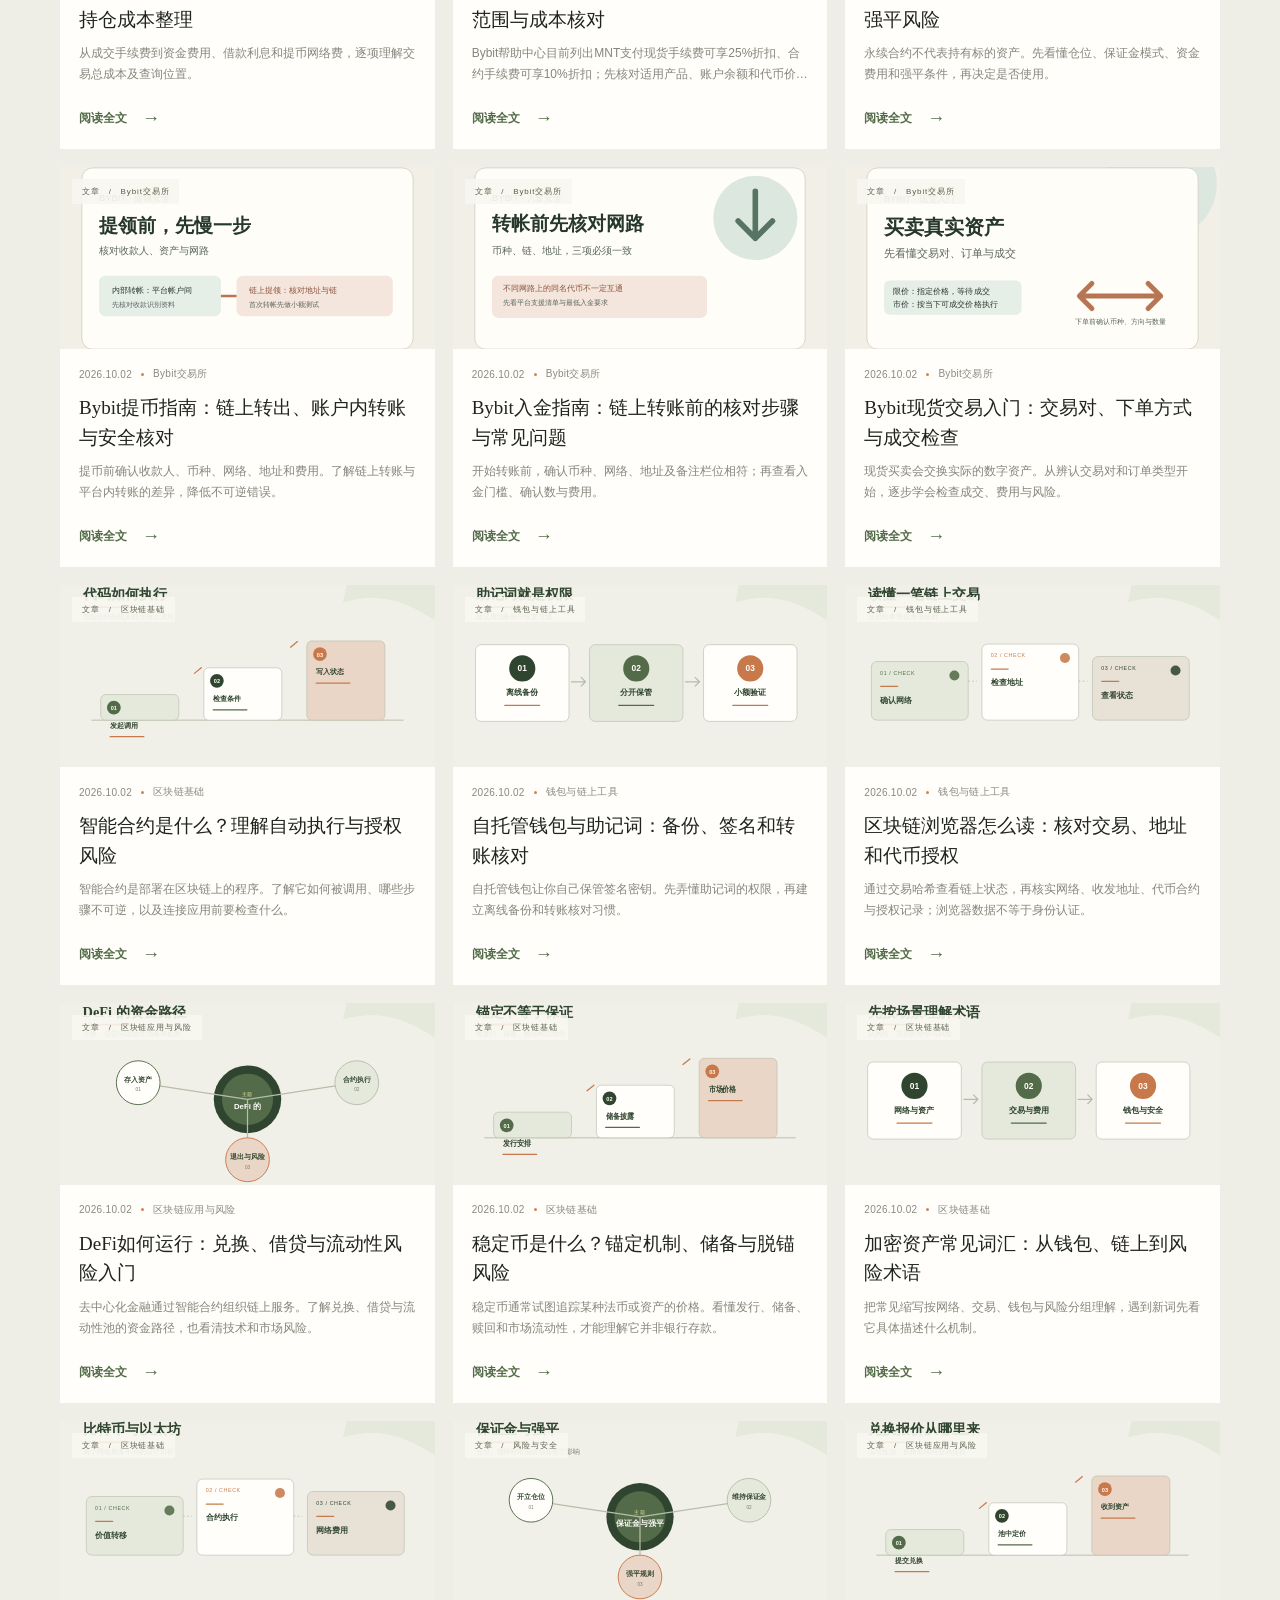
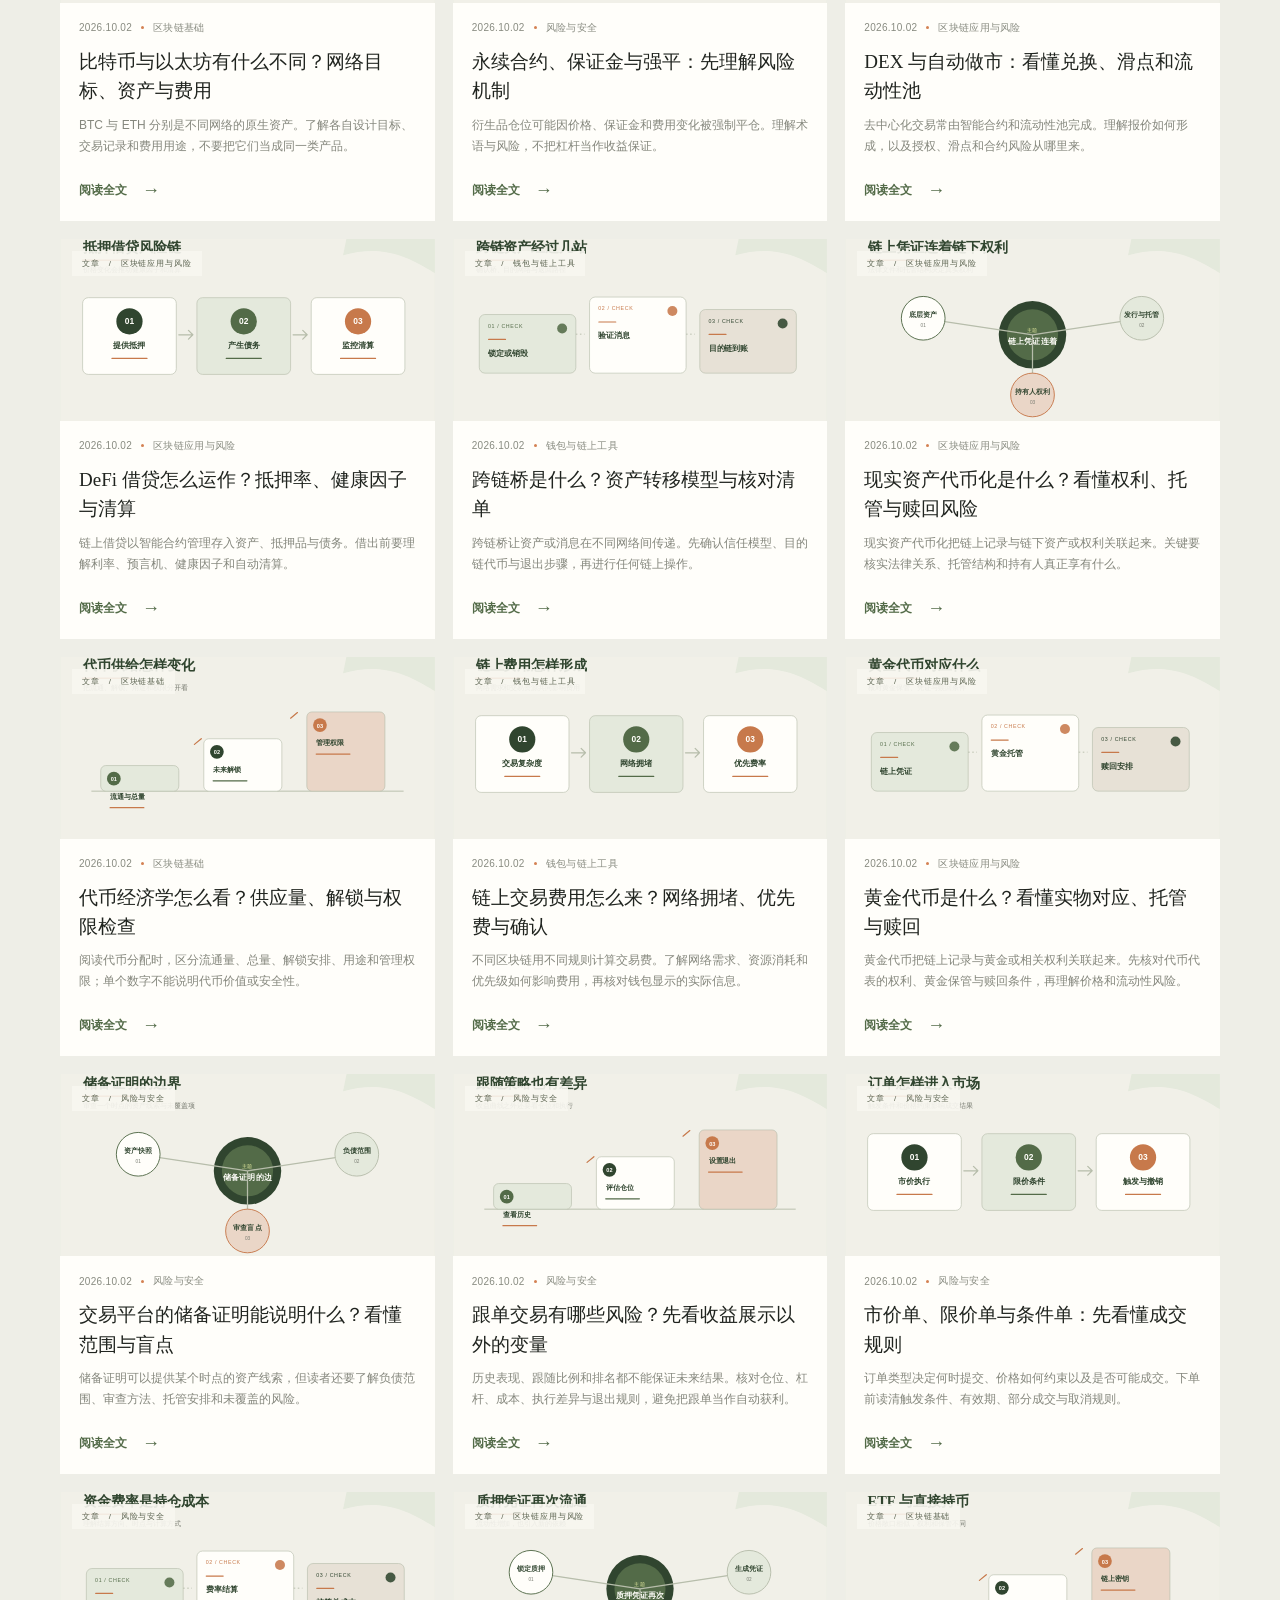
==== commit e35bbf23: "Replace homepage content formats with exchange signup links" ====
--- a/index.html
+++ b/index.html
@@ -7,8 +7,8 @@
   <meta name="description" content="一个持续更新的知识分享空间，记录实用方法、学习心得、视频与图解。">
   <title>知页 · 知识分享</title>
   <link rel="icon" href="./favicon.svg" type="image/svg+xml">
-  <link rel="stylesheet" href="./styles.css?v=20261002-19">
-  <script src="./app.js?v=20261002-19" defer></script>
+  <link rel="stylesheet" href="./styles.css?v=20261003-21">
+  <script src="./app.js?v=20261002-20" defer></script>
 </head>
 <body>
   <div class="topline"><span>让知识有迹可循</span><span id="today-note">一页一知 · 持续更新</span></div>
@@ -42,13 +42,40 @@
       <div class="hero-index"><span>01 — 03</span><span>知识的另一种打开方式</span></div>
     </section>
 
-    <section class="intro-strip wrap" aria-label="内容形式">
-      <p>每一种好奇，<br><span>都值得认真对待。</span></p>
-      <div class="format-list">
-        <div><span class="format-number">01</span><span class="format-icon icon-read" aria-hidden="true">文</span><span class="format-name">深度阅读</span><span class="format-desc">把想法写清楚</span></div>
-        <div><span class="format-number">02</span><span class="format-icon icon-watch" aria-hidden="true">▶</span><span class="format-name">视频分享</span><span class="format-desc">用影像讲明白</span></div>
-        <div><span class="format-number">03</span><span class="format-icon icon-see" aria-hidden="true">▧</span><span class="format-name">图文灵感</span><span class="format-desc">让重点一眼可见</span></div>
+    <section class="exchange-strip wrap" aria-labelledby="exchange-title">
+      <div class="exchange-intro">
+        <p class="eyebrow"><span class="eyebrow-line"></span> EXCHANGE REGISTRATION</p>
+        <h2 id="exchange-title">交易所注册入口</h2>
+        <p>查看注册链接与邀请码，注册前请核对平台当前资格和活动规则。</p>
       </div>
+      <div class="exchange-list">
+        <article class="exchange-entry">
+          <div class="exchange-entry-head"><span class="exchange-mark">B</span><h3>Bybit</h3></div>
+          <span class="invite-label">我的邀请码</span><strong class="invite-code">NPN4KO8</strong>
+          <a class="exchange-link" href="https://www.bybit.com/zh-TW/invite?ref=NPN4KO8" target="_blank" rel="nofollow sponsored noopener noreferrer">前往注册 <span aria-hidden="true">↗</span></a>
+        </article>
+        <article class="exchange-entry">
+          <div class="exchange-entry-head"><span class="exchange-mark">OKX</span><h3>欧易</h3></div>
+          <span class="invite-label">我的邀请码</span><strong class="invite-code">A5BTRQP3</strong>
+          <a class="exchange-link" href="https://www.mitnpkwxvfr.com/join/A5BTRQP3" target="_blank" rel="nofollow sponsored noopener noreferrer">前往注册 <span aria-hidden="true">↗</span></a>
+        </article>
+        <article class="exchange-entry">
+          <div class="exchange-entry-head"><span class="exchange-mark">G</span><h3>Gate</h3></div>
+          <span class="invite-label">我的邀请码</span><strong class="invite-code">VABCUVPBCQ</strong>
+          <a class="exchange-link" href="https://www.gate.com/zh/referral/newbie-challenge/invite?ref=VABCUVPBCQ&amp;ref_type=103&amp;utm_cmp=PZQ8Nps1&amp;activity_id=1790071046598" target="_blank" rel="nofollow sponsored noopener noreferrer">前往注册 <span aria-hidden="true">↗</span></a>
+        </article>
+        <article class="exchange-entry">
+          <div class="exchange-entry-head"><span class="exchange-mark">Bitget</span><h3>Bitget</h3></div>
+          <span class="invite-label">我的邀请码</span><strong class="invite-code">YP7RSJN1</strong>
+          <a class="exchange-link" href="https://share.glassgs.com/u/4G08FR84?clacCode=YP7RSJN1" target="_blank" rel="nofollow sponsored noopener noreferrer">前往注册 <span aria-hidden="true">↗</span></a>
+        </article>
+        <article class="exchange-entry exchange-entry-pending">
+          <div class="exchange-entry-head"><span class="exchange-mark">B</span><h3>币安</h3></div>
+          <span class="invite-label">我的邀请码</span><strong class="invite-code">待提供</strong>
+          <span class="exchange-link exchange-link-disabled" aria-disabled="true">注册链接待补充</span>
+        </article>
+      </div>
+      <p class="exchange-disclosure">如果你通过我的邀请链接注册并符合平台条件，我可能获得推荐佣金；资格、优惠及活动规则以交易所页面为准。</p>
     </section>
 
     <section class="library-section" id="library">
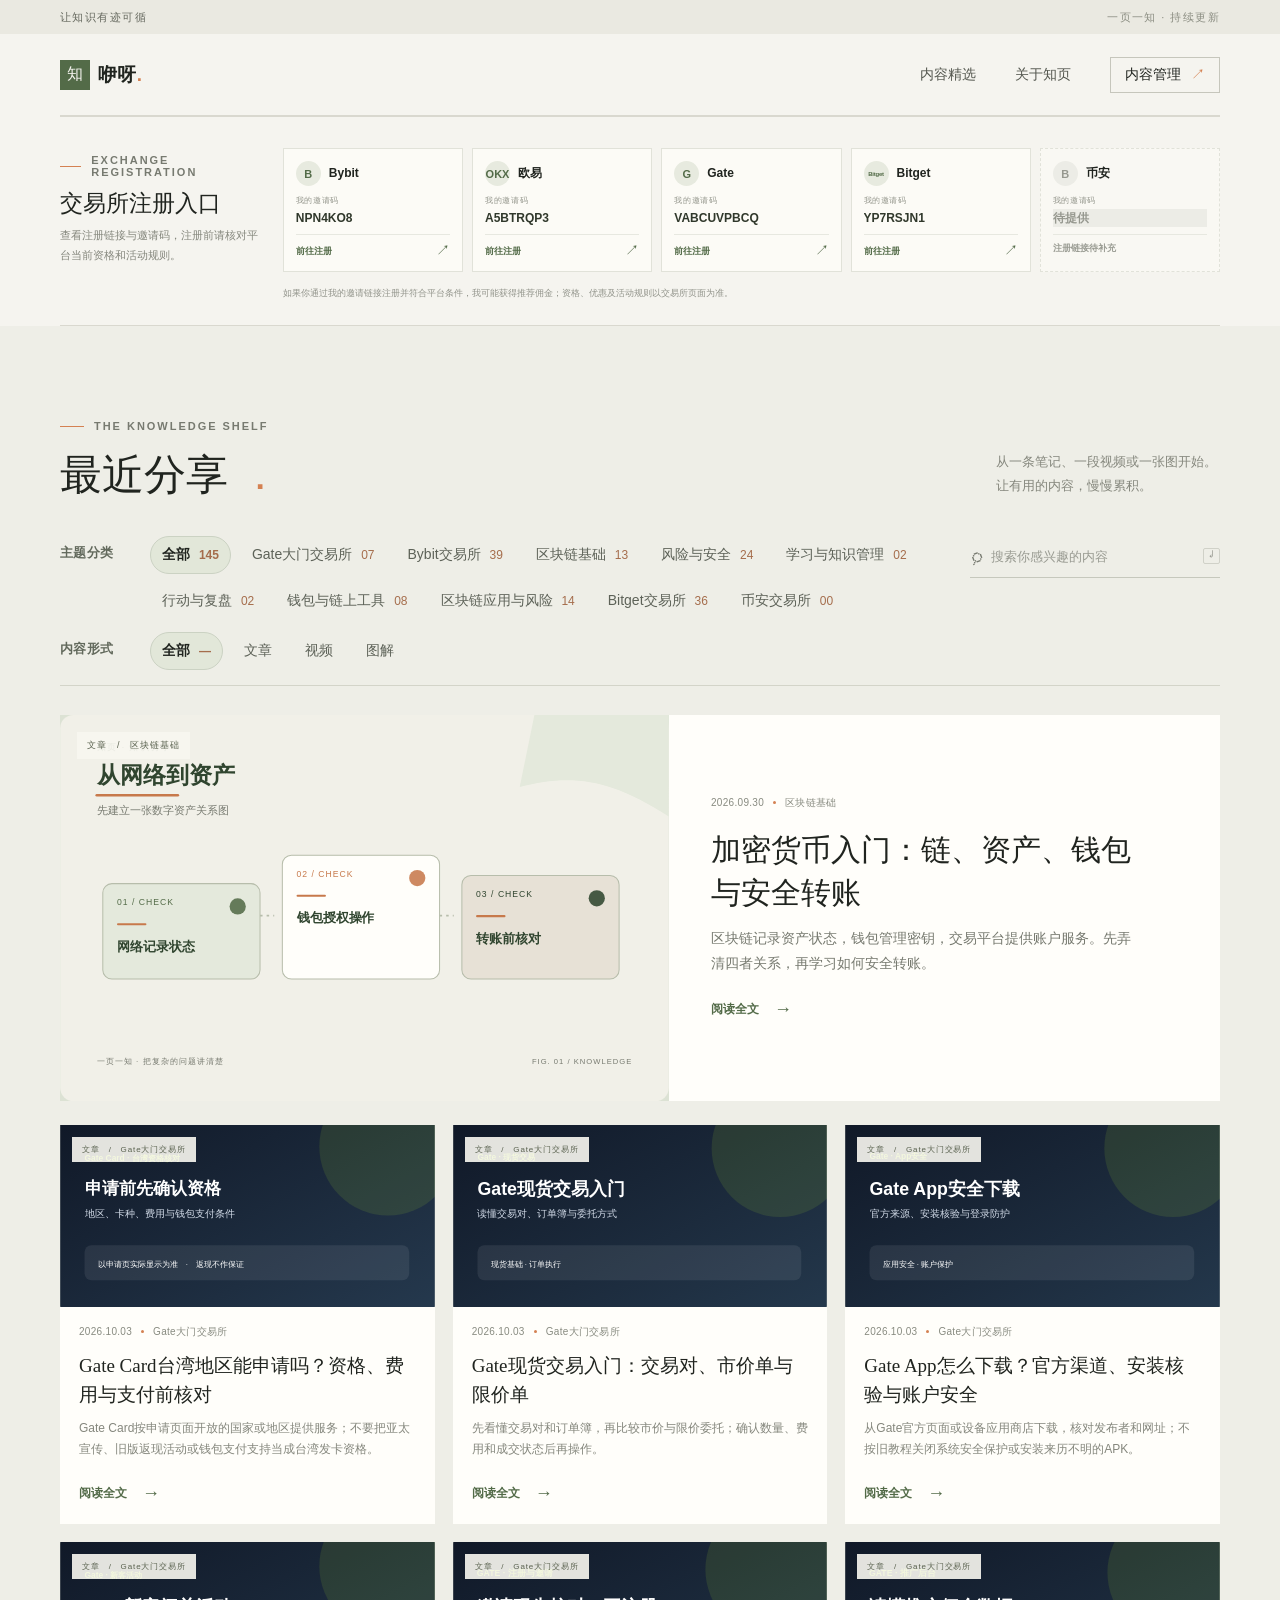
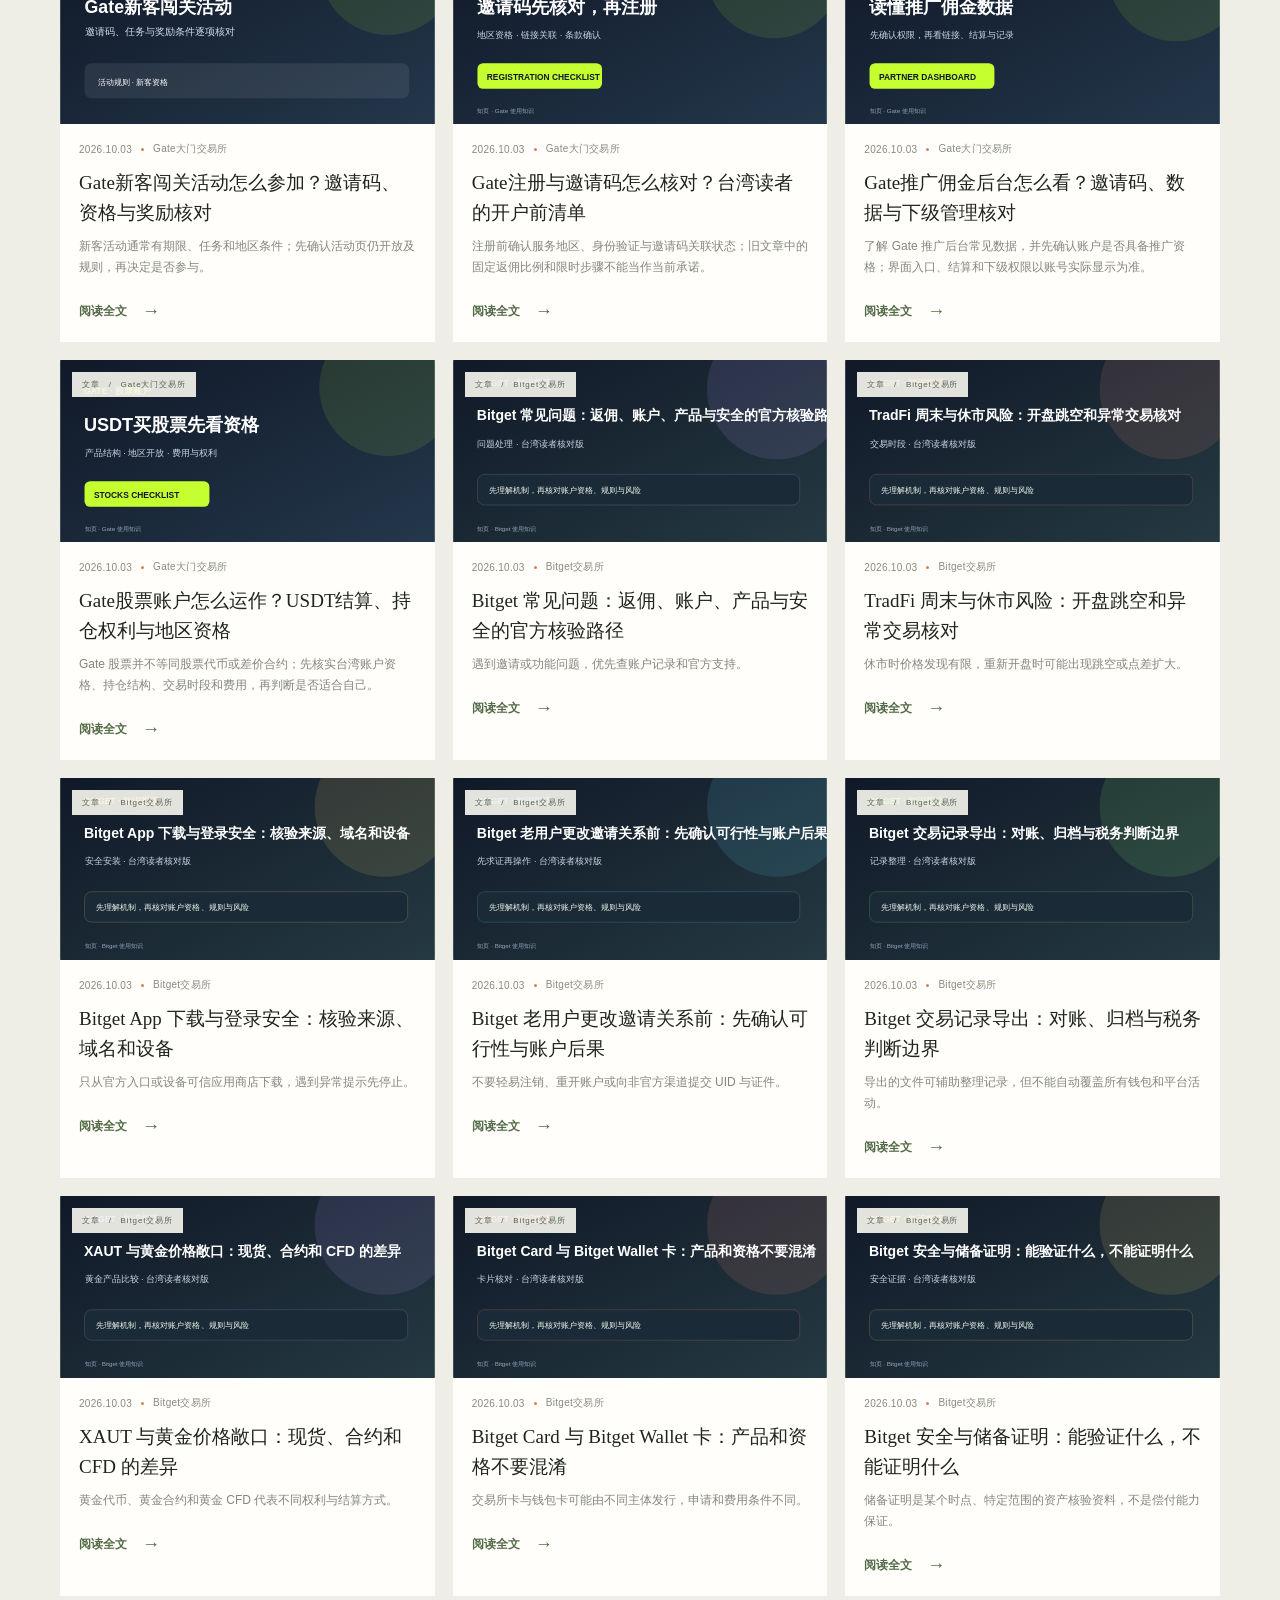
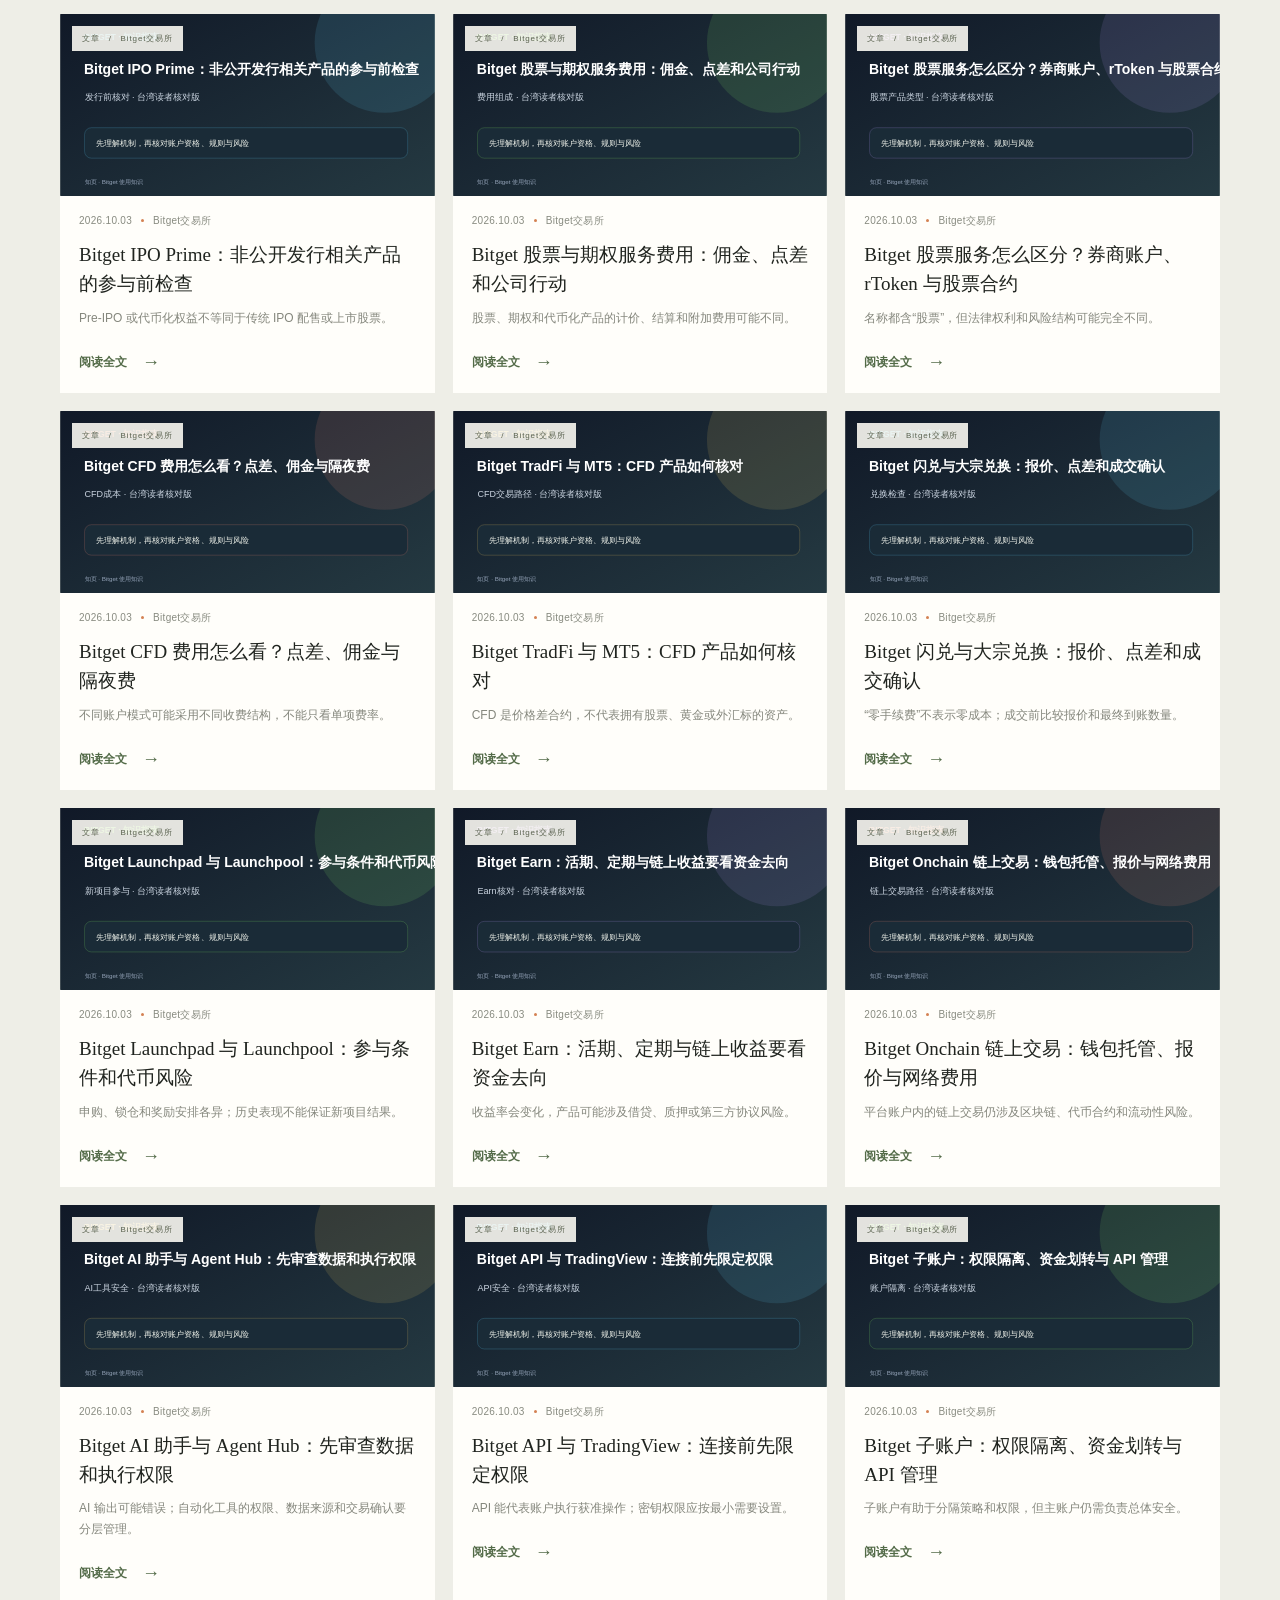
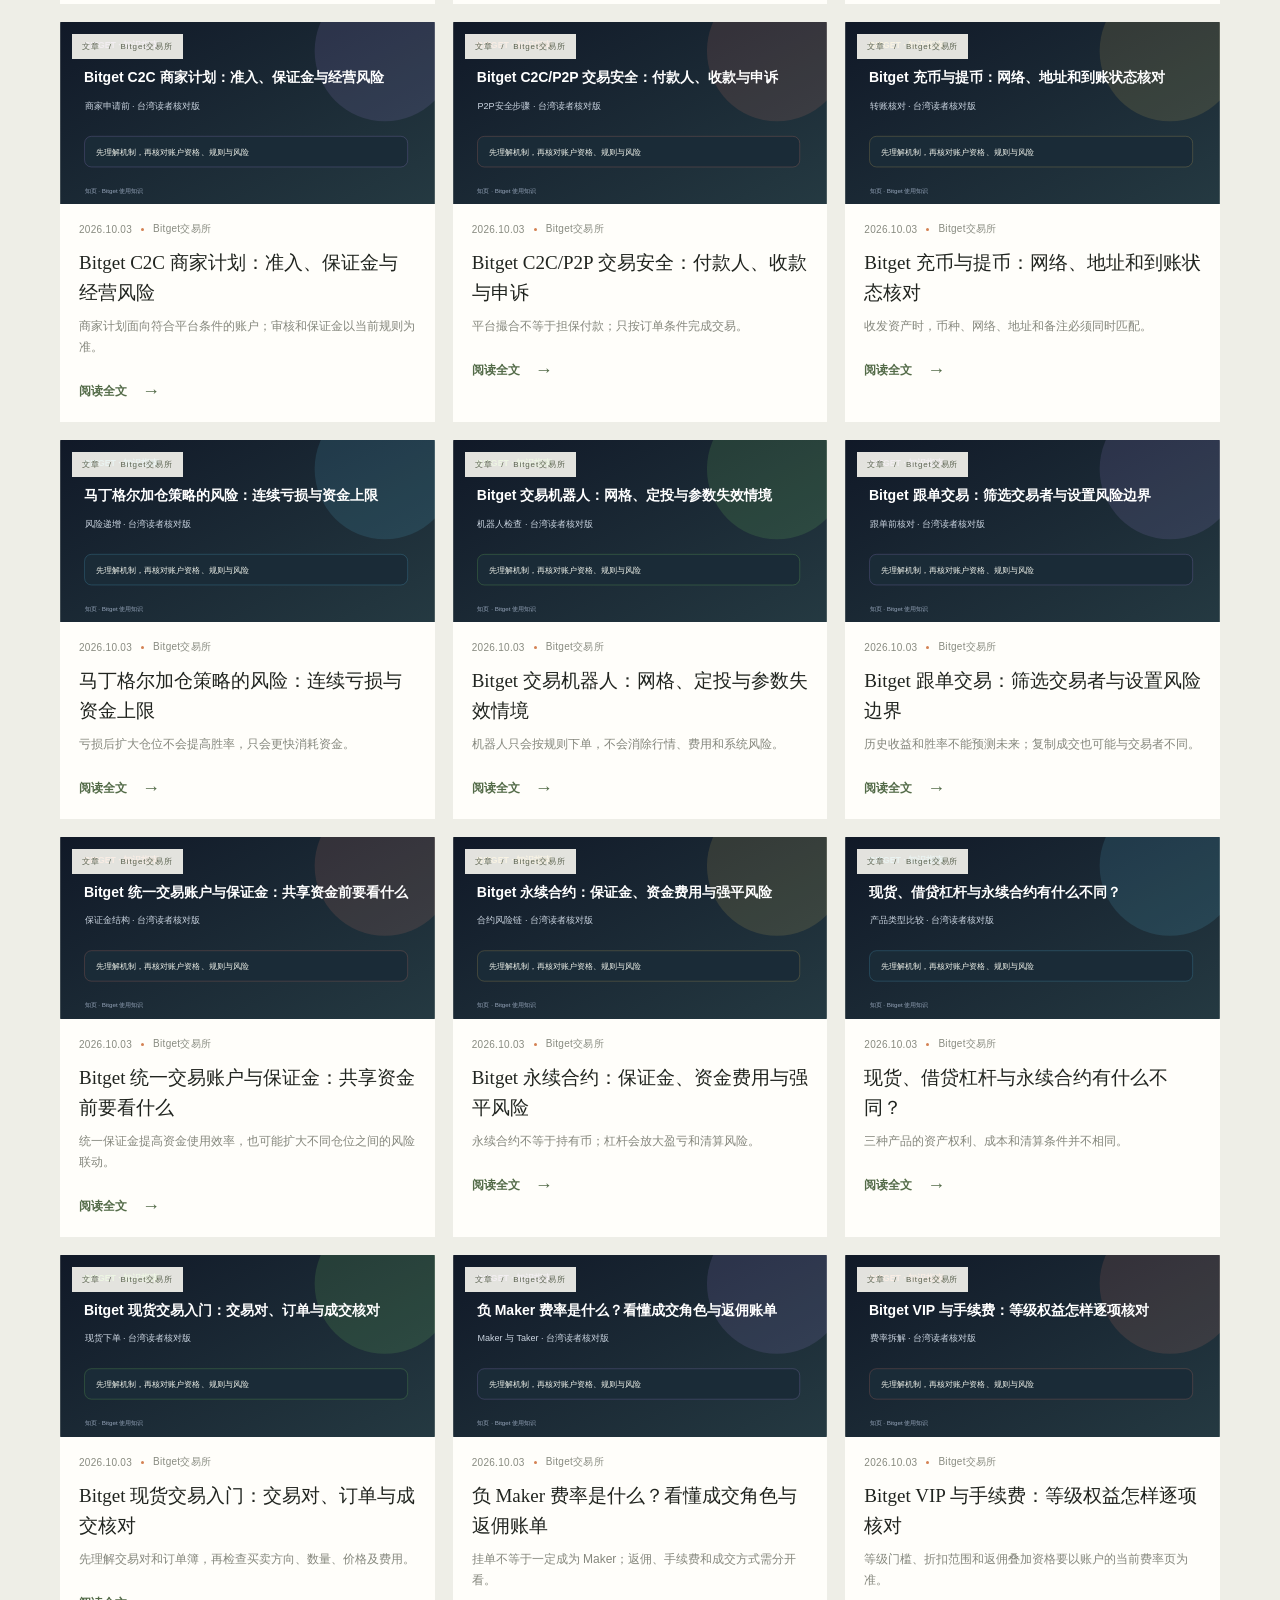
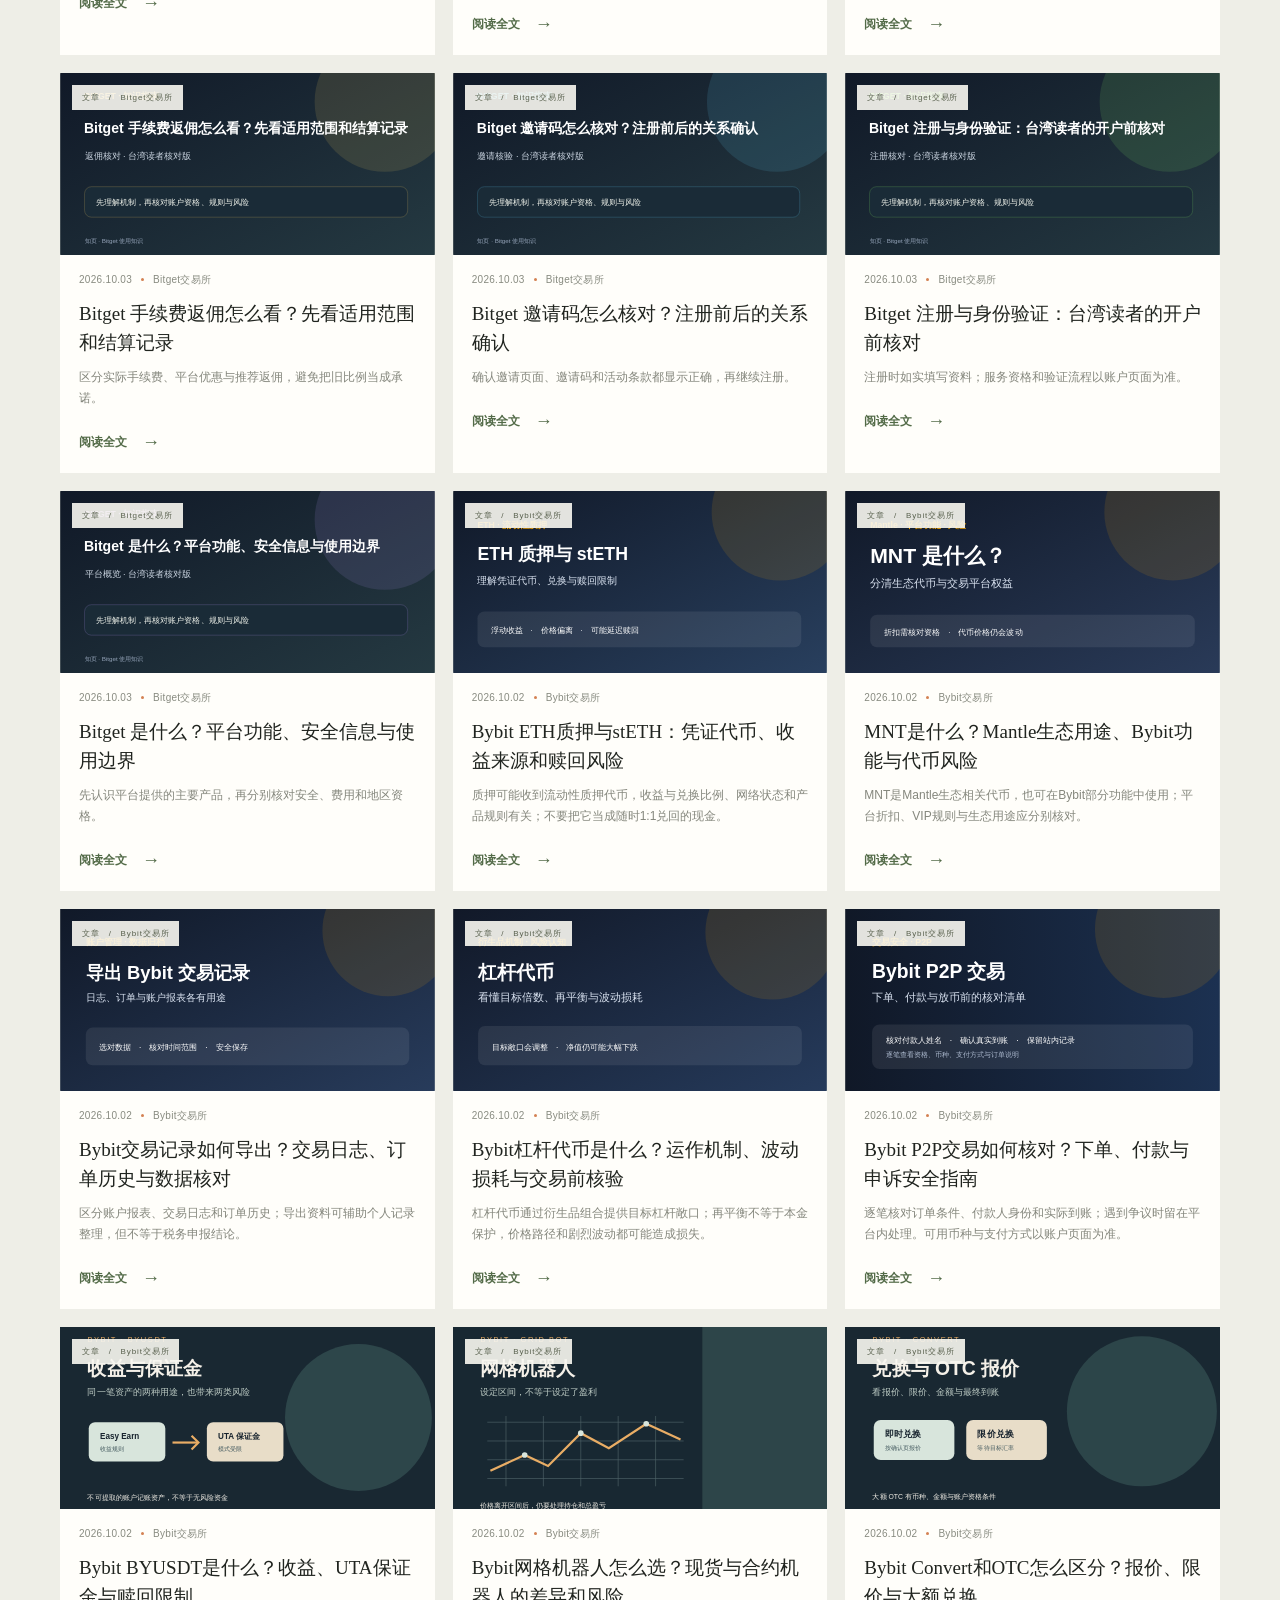
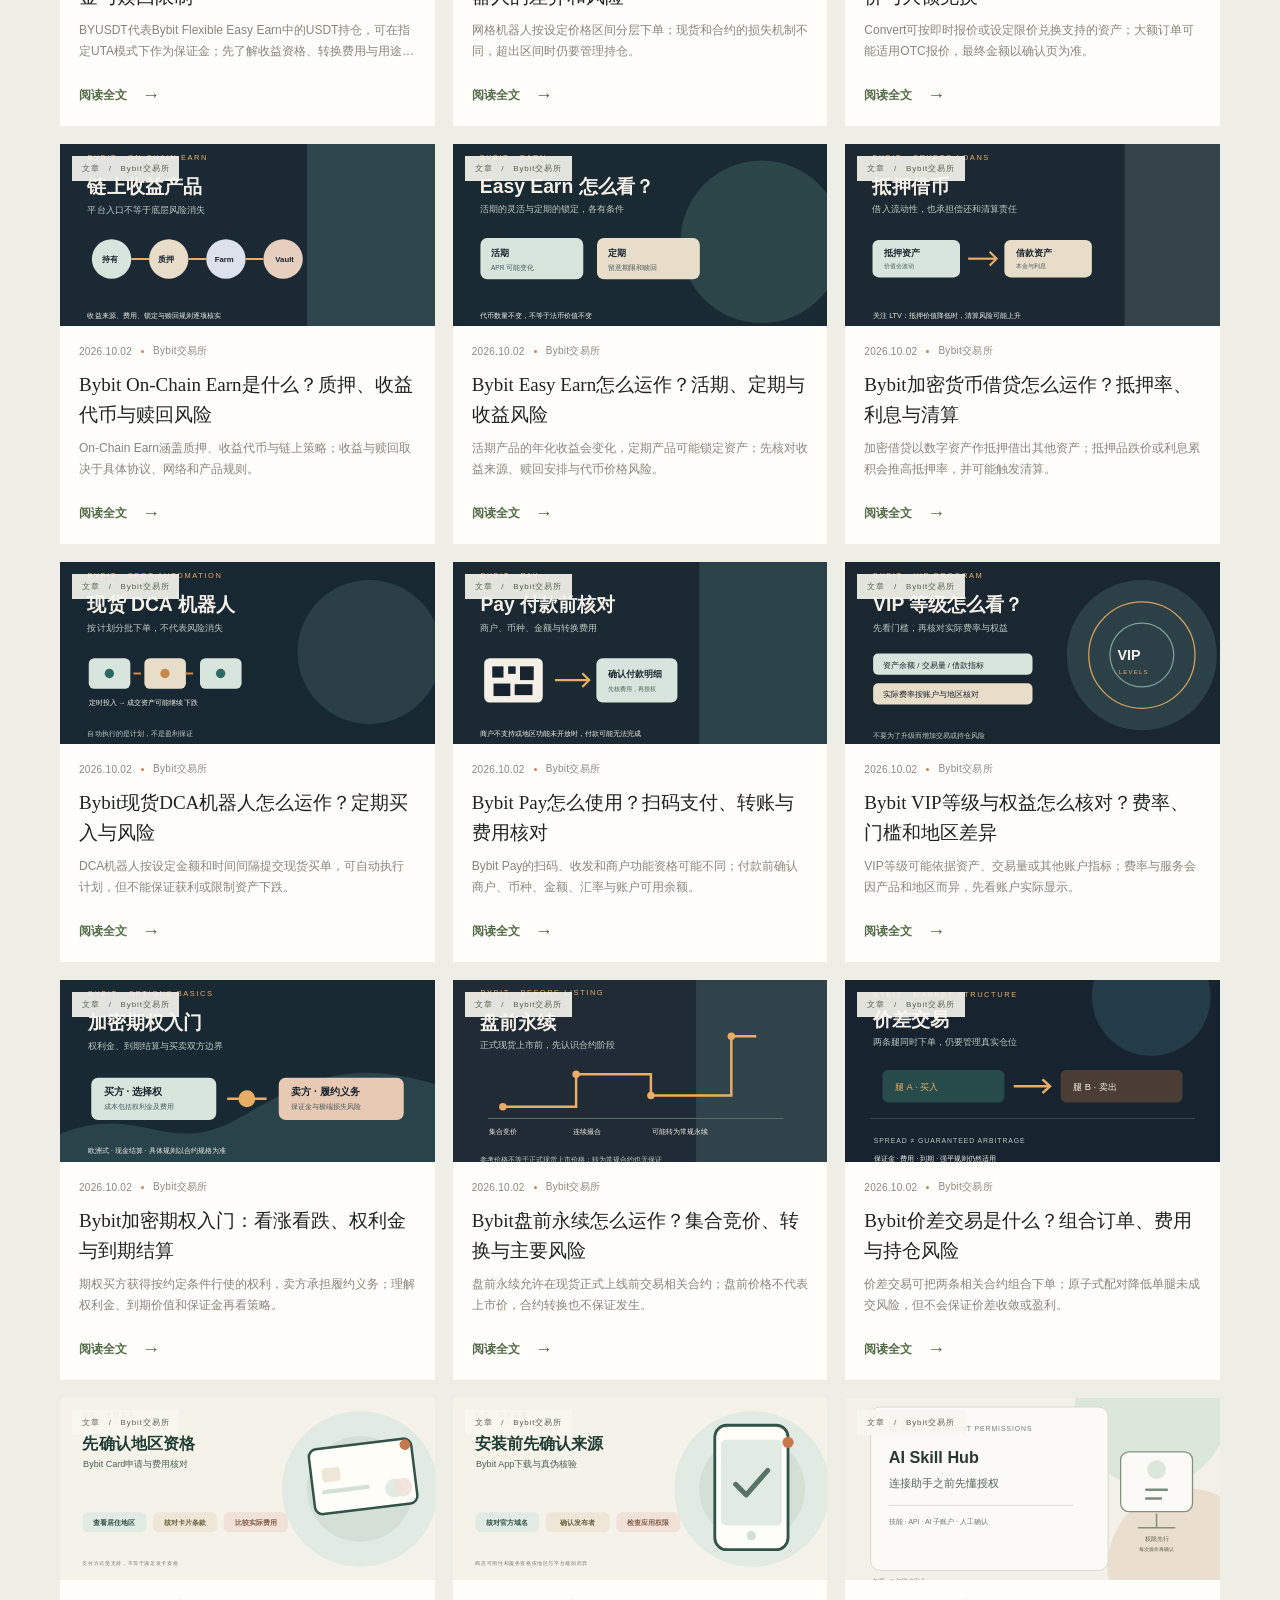
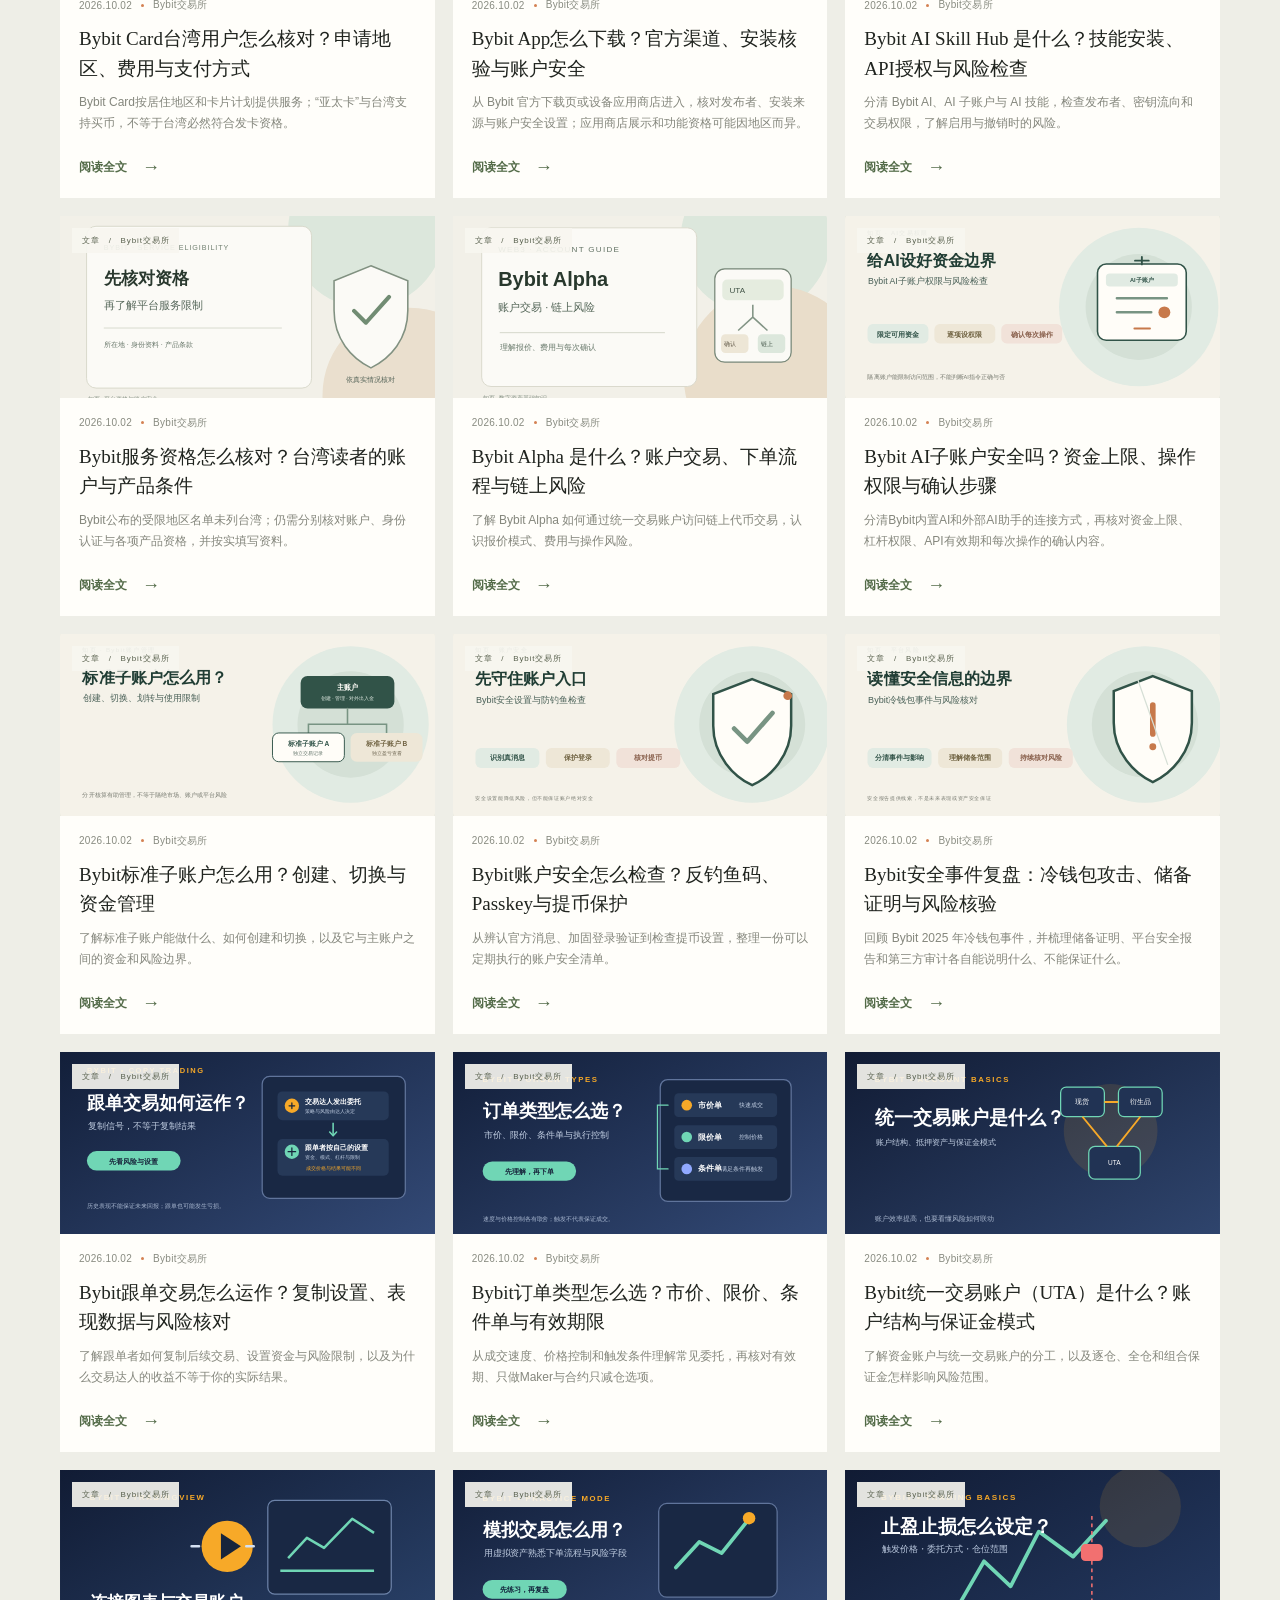
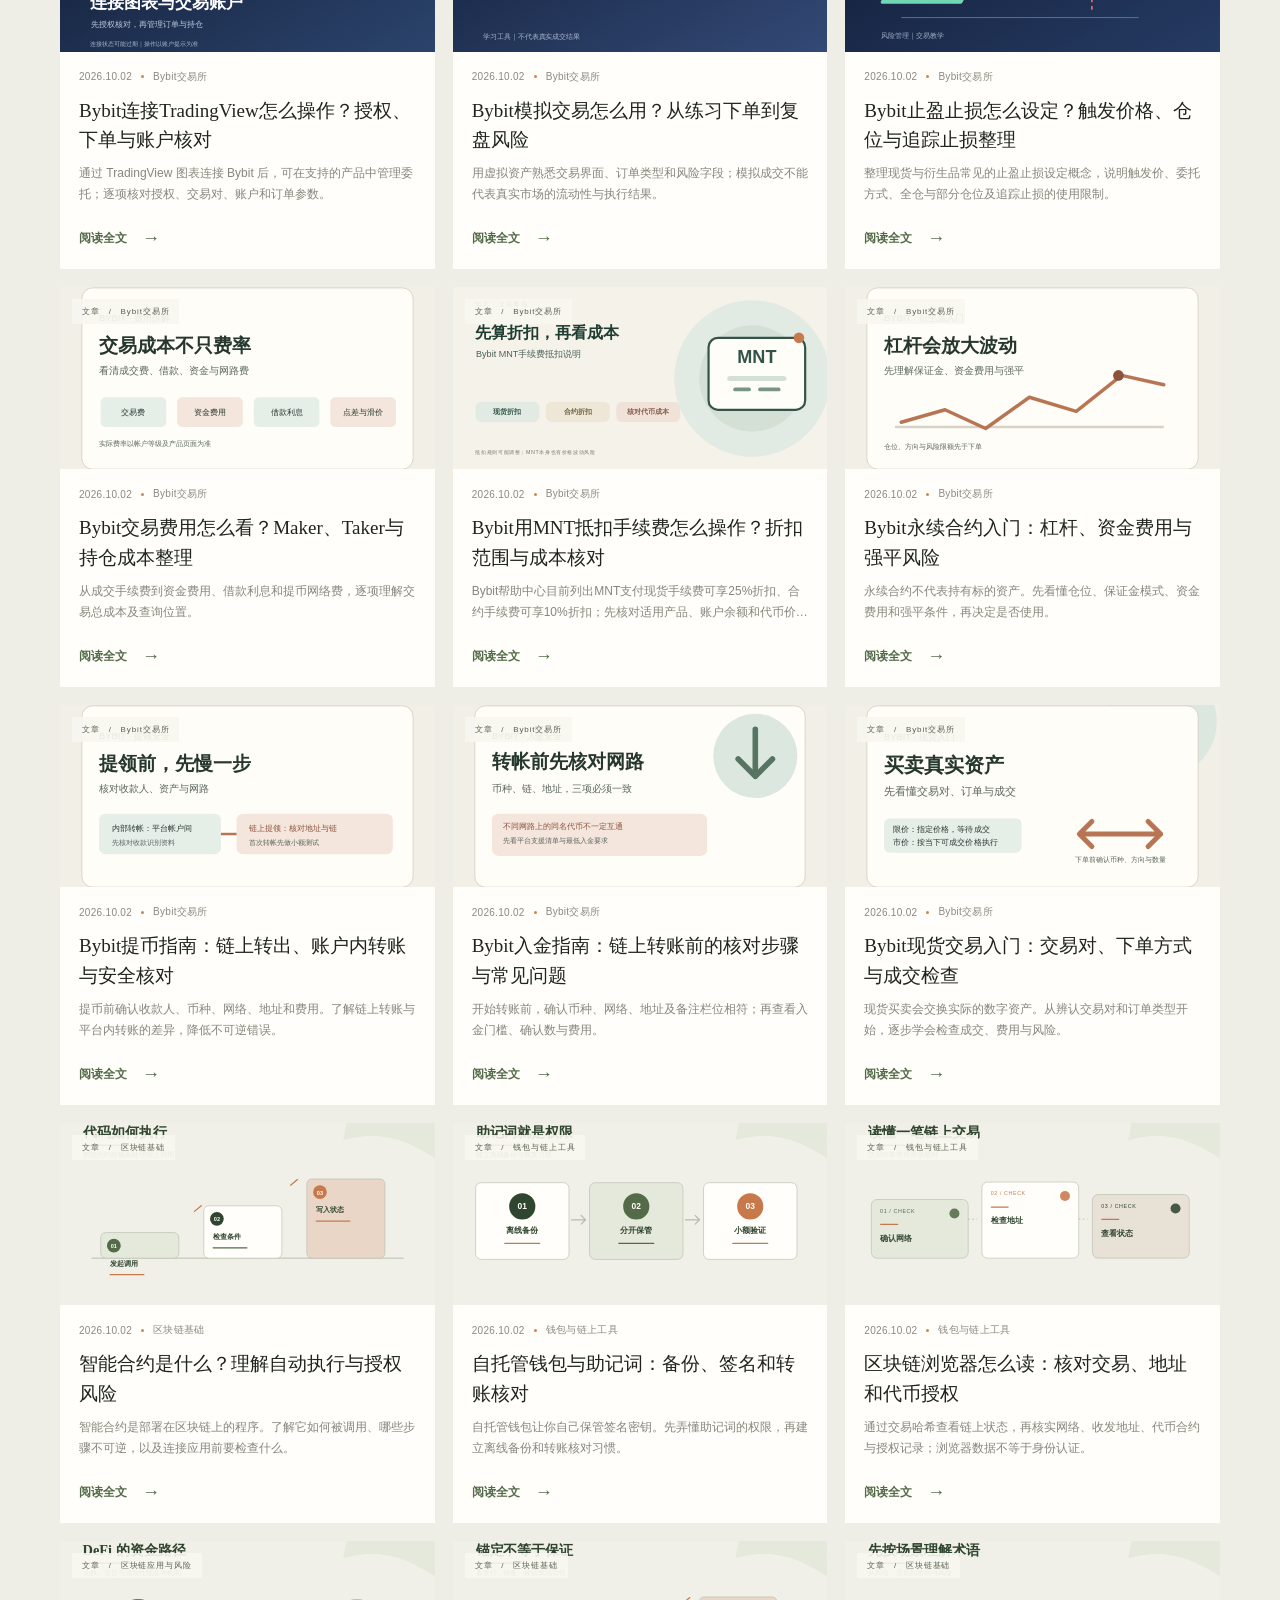
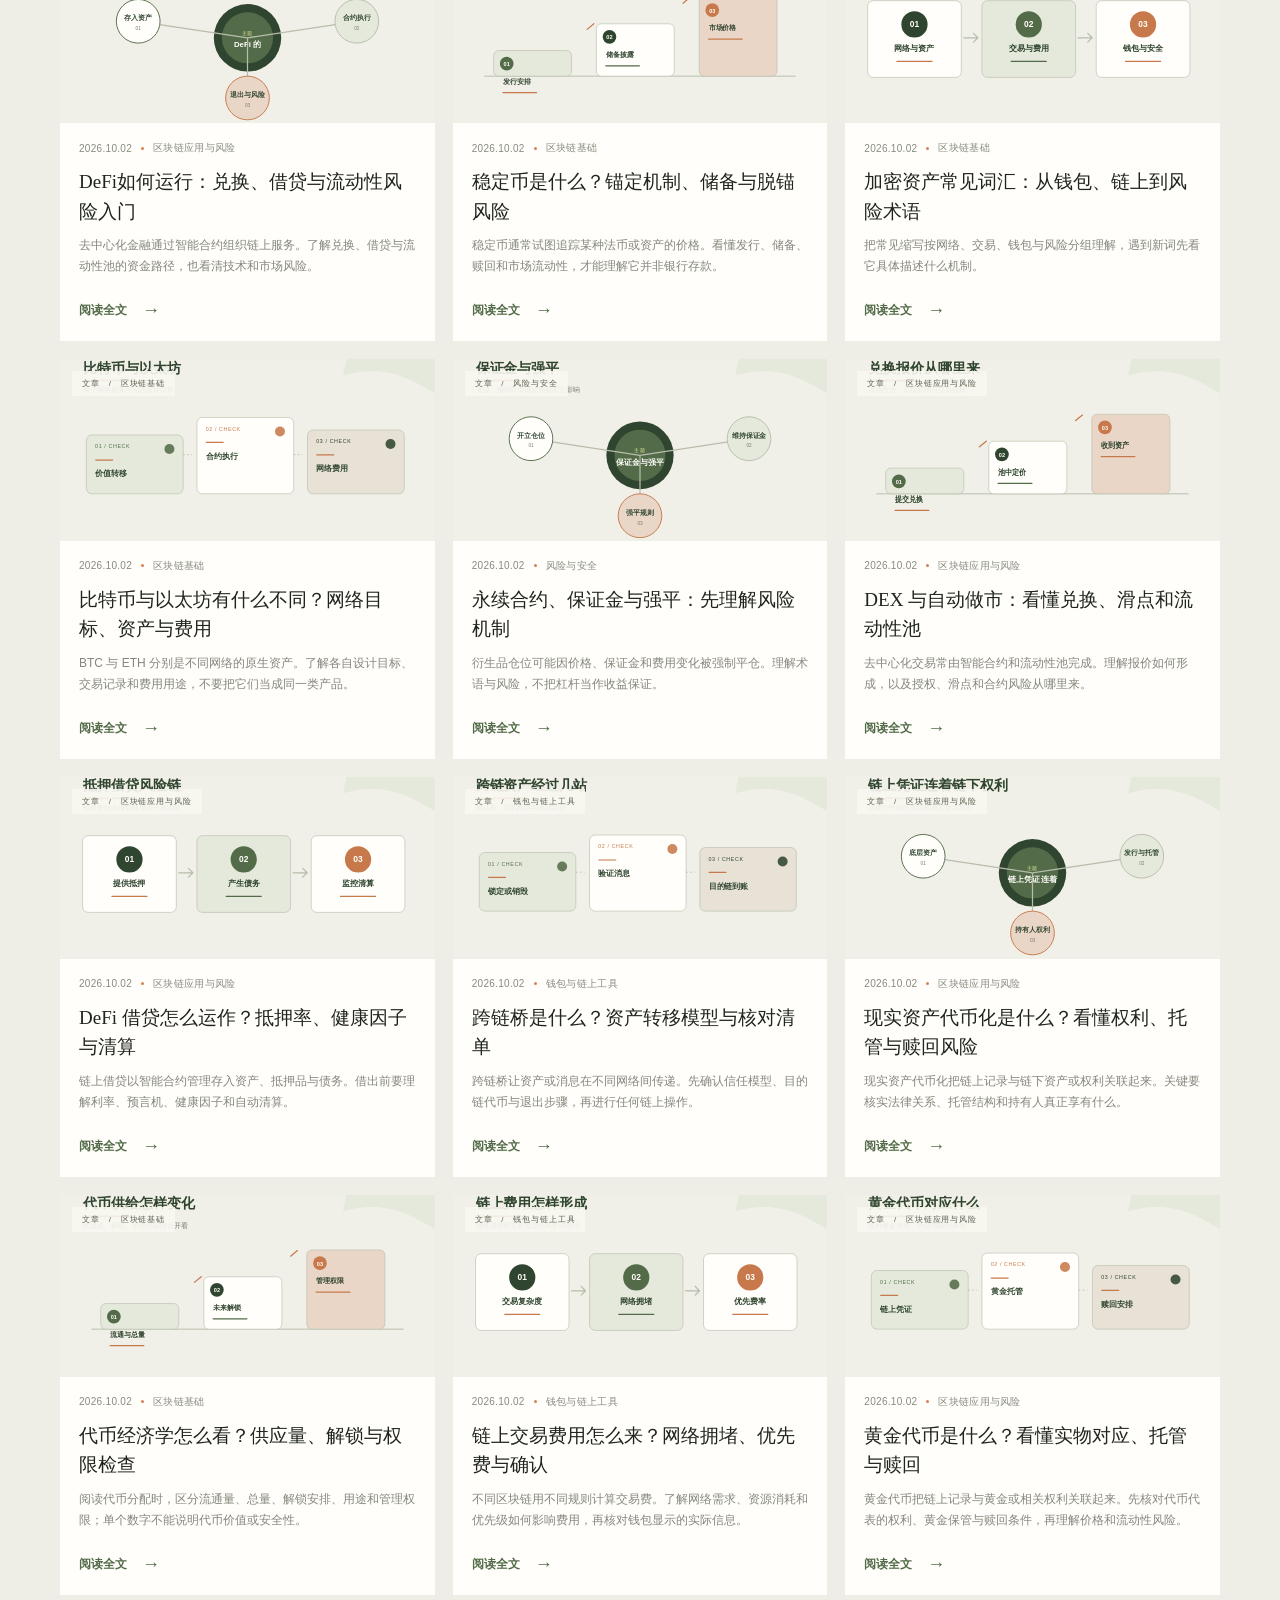
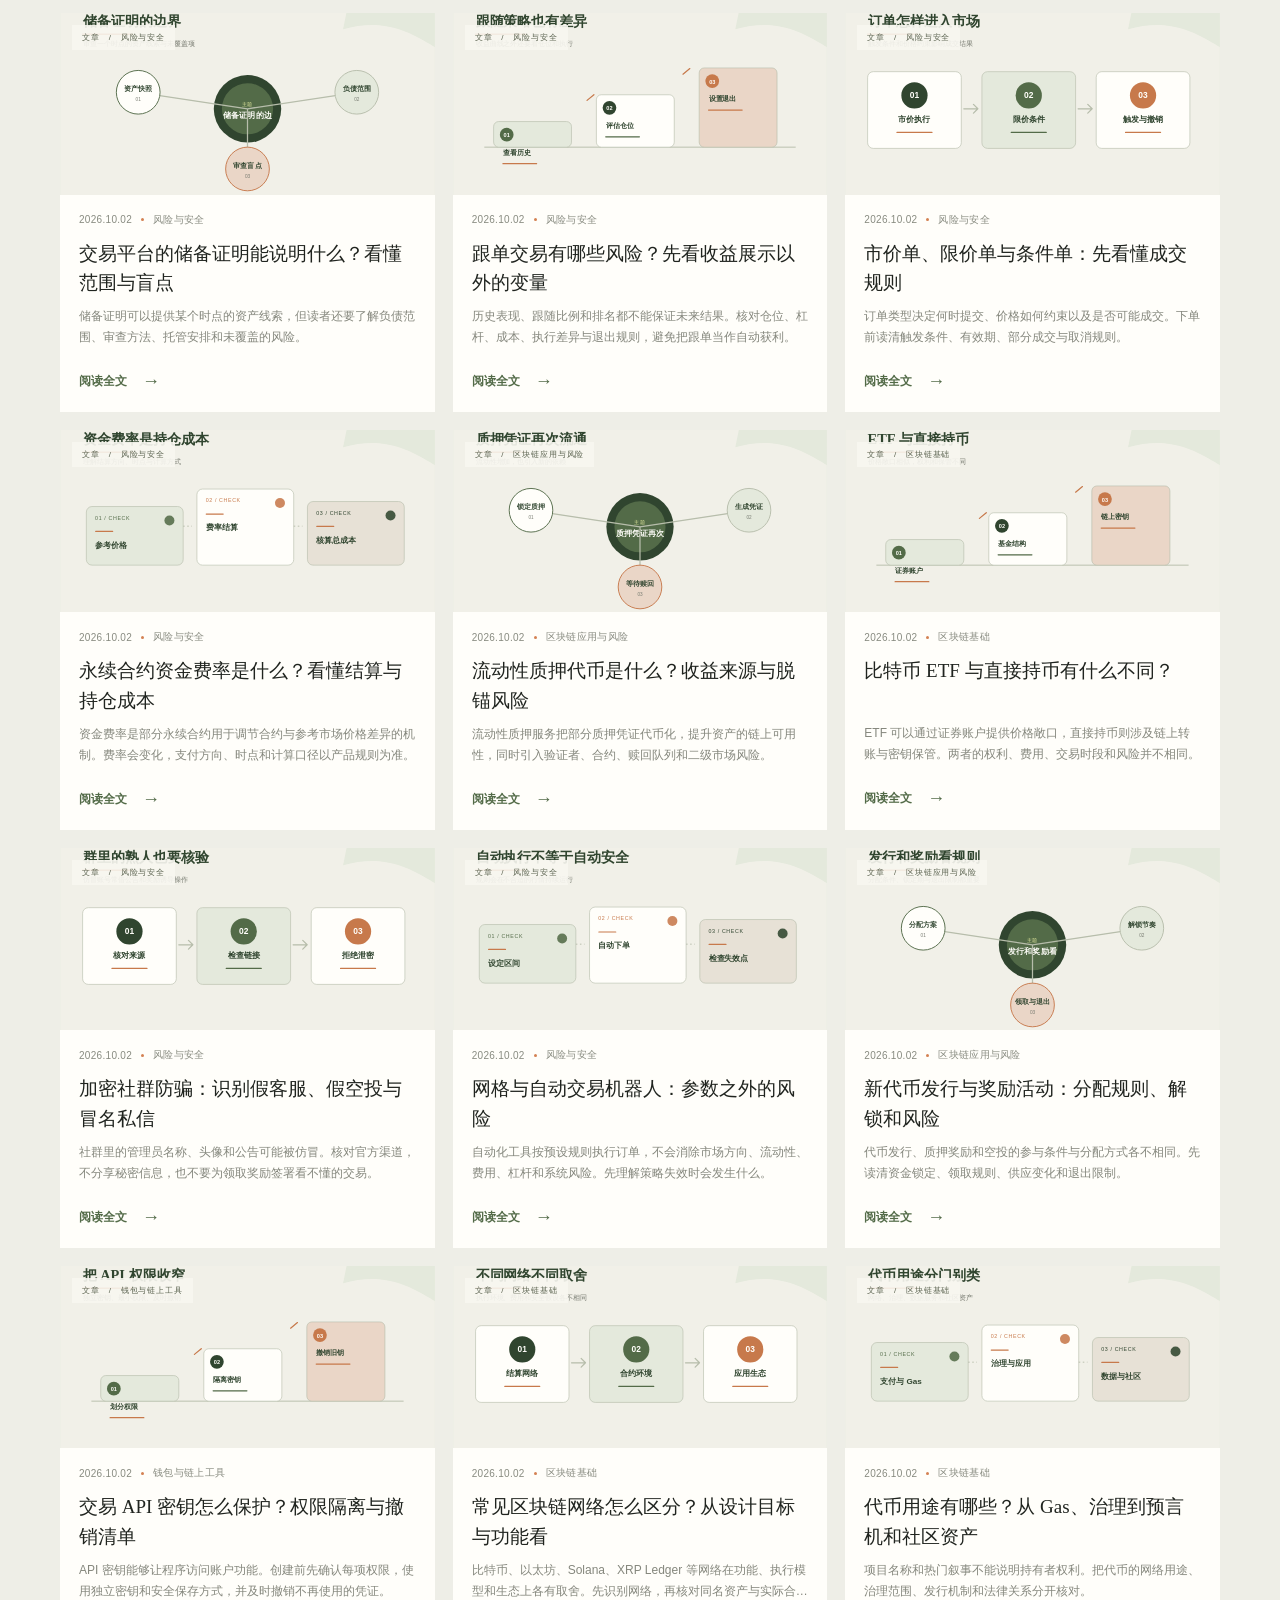
==== commit 571d55a5: "Remove homepage hero section" ====
--- a/index.html
+++ b/index.html
@@ -23,25 +23,6 @@
   </header>
 
   <main id="top">
-    <section class="hero wrap">
-      <div class="hero-copy">
-        <p class="eyebrow"><span class="eyebrow-line"></span><span data-site="eyebrow">一个持续更新的知识分享空间</span></p>
-        <h1>把好奇心，<br><em>变成看得见的收获。</em></h1>
-        <p class="hero-text" data-site="intro">这里记录实用方法、学习心得与灵感，也分享值得反复回看的视频与图解。</p>
-        <a class="round-link" href="#library"><span>开始探索</span><span class="round-arrow" aria-hidden="true">↓</span></a>
-        <div class="hero-aside"><span class="aside-rule"></span><span>阅读 · 观看 · 收藏</span></div>
-      </div>
-      <div class="hero-art" aria-label="知识分享主题插画">
-        <div class="art-orbit orbit-one"></div><div class="art-orbit orbit-two"></div>
-        <div class="art-sun"></div><div class="art-leaf leaf-one"></div><div class="art-leaf leaf-two"></div>
-        <div class="art-note note-one"><span>IDEA</span><b>从问题开始</b></div>
-        <div class="art-note note-two"><span>NOTE 01</span><b>记录 · 思考 · 分享</b></div>
-        <span class="art-index">FIG. 01 / CURIOSITY</span>
-        <span class="art-star star-one">✳</span><span class="art-star star-two">✳</span>
-      </div>
-      <div class="hero-index"><span>01 — 03</span><span>知识的另一种打开方式</span></div>
-    </section>
-
     <section class="exchange-strip wrap" aria-labelledby="exchange-title">
       <div class="exchange-intro">
         <p class="eyebrow"><span class="eyebrow-line"></span> EXCHANGE REGISTRATION</p>
@@ -126,3 +107,4 @@
   </dialog>
 </body>
 </html>
+
--- a/styles.css
+++ b/styles.css
@@ -81,6 +81,26 @@
   .dialog-excerpt{font-size:13px}
   .dialog-prose{font-size:14px}
 }
+.exchange-strip{display:grid;grid-template-columns:minmax(190px,.7fr) minmax(0,3.3fr);grid-template-rows:auto auto;column-gap:24px;row-gap:14px;align-items:center;padding:31px 0 24px;border-top:1px solid var(--line);border-bottom:1px solid var(--line)}
+.exchange-intro h2{font:23px/1.35 var(--serif);font-weight:500;margin:10px 0 7px}
+.exchange-intro>p:last-child{max-width:270px;font-size:11px;line-height:1.8;color:#85877d;margin:0}
+.exchange-list{display:grid;grid-template-columns:repeat(5,minmax(0,1fr));gap:9px;min-width:0}
+.exchange-entry{min-width:0;padding:12px 12px 11px;background:rgba(255,254,250,.72);border:1px solid #e1e2d9;transition:transform .2s,border-color .2s,box-shadow .2s}
+.exchange-entry:hover{transform:translateY(-2px);border-color:#b8c0ae;box-shadow:0 8px 18px rgba(43,50,38,.06)}
+.exchange-entry-head{display:flex;align-items:center;gap:8px;margin-bottom:9px}
+.exchange-entry-head h3{font-size:12px;line-height:1.3;font-weight:650;margin:0;white-space:nowrap}
+.exchange-mark{width:25px;height:25px;flex:0 0 25px;display:grid;place-items:center;border-radius:50%;background:#e7eadf;color:var(--green);font-size:11px;font-weight:700}
+.exchange-entry:nth-child(4) .exchange-mark{font-size:6px;letter-spacing:-.04em}
+.invite-label{display:block;color:#93958b;font-size:8px;letter-spacing:.08em}
+.invite-code{display:block;margin-top:3px;font:600 12px/1.5 var(--sans);color:#30382b;white-space:nowrap;overflow:hidden;text-overflow:ellipsis}
+.exchange-link{display:flex;align-items:center;justify-content:space-between;gap:6px;margin-top:7px;padding-top:7px;border-top:1px solid #e7e8e0;color:var(--green);font-size:9px;font-weight:650}
+.exchange-link span{font-size:14px;font-weight:400}
+.exchange-entry-pending{background:rgba(255,254,250,.36);border-style:dashed}
+.exchange-entry-pending .exchange-mark,.exchange-entry-pending .invite-code{color:#96988f;background:#ecece6}
+.exchange-link-disabled{color:#9a9c93;cursor:default}
+.exchange-disclosure{grid-column:2;margin:0;color:#91938a;font-size:9px;line-height:1.7}
+@media(max-width:850px){.exchange-strip{grid-template-columns:1fr;row-gap:15px}.exchange-list{grid-template-columns:repeat(3,minmax(0,1fr))}.exchange-intro>p:last-child{max-width:none}.exchange-disclosure{grid-column:1}}
+@media(max-width:600px){.exchange-strip{padding:25px 0 19px;row-gap:13px}.exchange-intro h2{font-size:21px}.exchange-list{grid-template-columns:repeat(2,minmax(0,1fr));gap:8px}.exchange-entry{padding:11px 10px 9px}.exchange-entry-head h3{font-size:12px}.exchange-disclosure{font-size:9px}}
 .dialog-prose .table-wrap{max-width:100%;overflow-x:auto;margin:24px 0 30px;border:1px solid #e1e2d9;background:#fff}
 .dialog-prose table{width:100%;min-width:560px;border-collapse:collapse;font:13px/1.75 var(--sans);color:#484d44}
 .dialog-prose th,.dialog-prose td{padding:11px 13px;border-bottom:1px solid #e5e6df;text-align:left;vertical-align:top}
